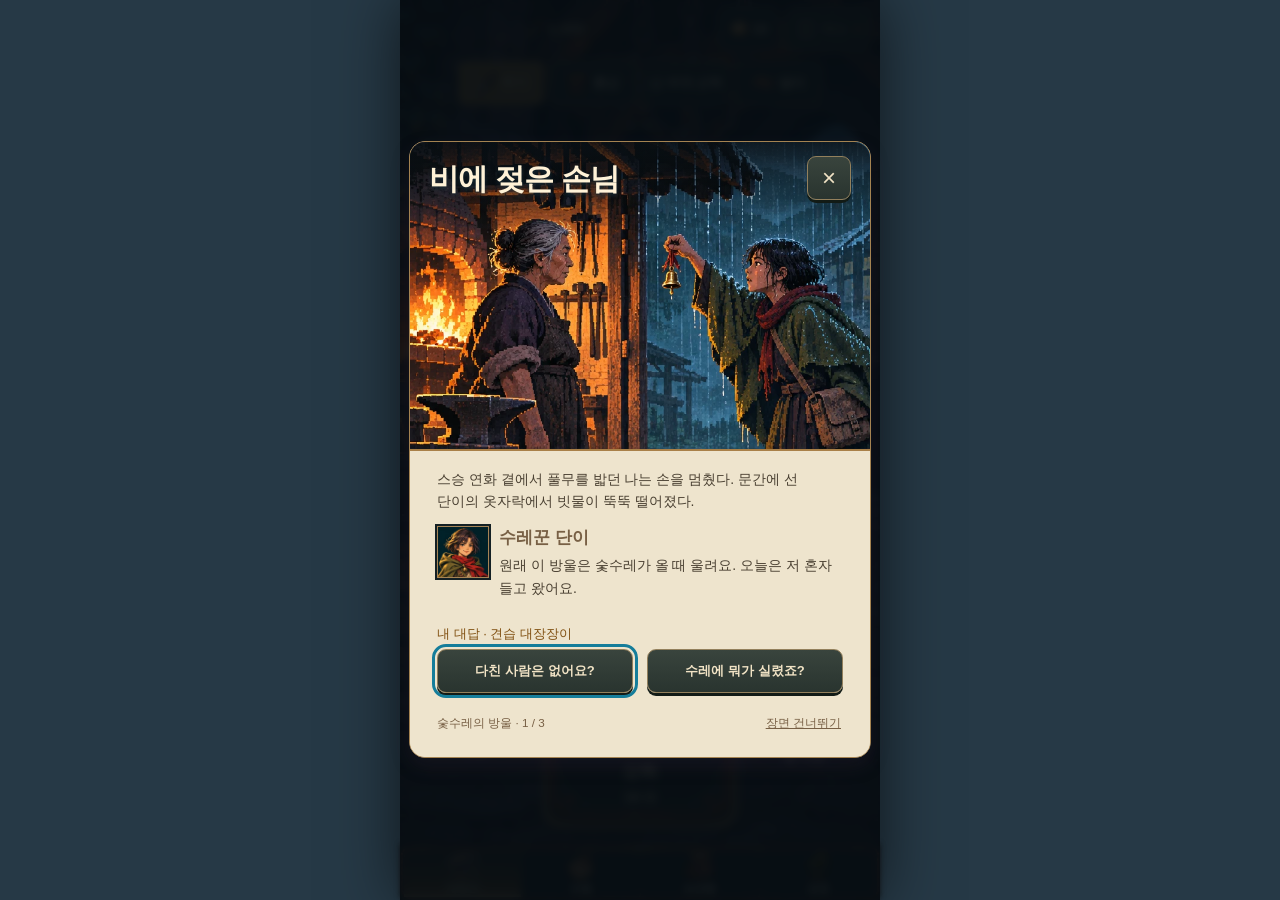
==== index.html @ 7e9fc54a "Publish Emberforge c668915abb38" ====
<!doctype html>
<html lang="ko">
  <head>
    <meta charset="utf-8" />
    <meta name="viewport" content="width=device-width,initial-scale=1,viewport-fit=cover" />
    <meta name="theme-color" content="#101b1c" />
    <title>잿불 대장간 · Emberforge</title>
    <link rel="icon" href="assets/icon.png" />
    <link rel="apple-touch-icon" href="assets/icon.png" />
    <meta name="apple-mobile-web-app-capable" content="yes" />
    <meta name="apple-mobile-web-app-status-bar-style" content="black-translucent" />
    <link rel="stylesheet" href="style.css?v=1.99.1" />
    <link rel="stylesheet" href="workshop.css?v=1.22" />
    <link rel="stylesheet" href="story.css?v=1.22" />
    <link rel="stylesheet" href="mobile.css?v=1.25" />
    <link rel="stylesheet" href="combat.css?v=1.30" />
    <link rel="stylesheet" href="feedback.css?v=1.47" />
    <link rel="stylesheet" href="save.css?v=1.99.1" />
    <link rel="stylesheet" href="visual-ui.css?v=2.0.6" />
    <link rel="stylesheet" href="game-ui.css?v=2.1.0" />
    <link rel="stylesheet" href="hunt-watch.css?v=2.1.0" />
    <link rel="stylesheet" href="hunt-fp.css?v=2.2.0" />
    <link rel="stylesheet" href="thumb-ui.css?v=2.0.17" />
  </head>
  <body class="ui-game">
    <header>
      <div class="headwrap">
        <a class="brand" href="#forge" aria-label="잿불 대장간 홈"
          ><span class="sigil" id="brandIcon"></span
          ><span>EMBERFORGE<small>잿불 대장간</small></span></a
        >
        <div class="resources">
          <span class="wallet" title="보유 골드"
            ><i id="coinIcon"></i><b id="gold"></b><small>G</small></span
          ><button class="ticket-wallet" data-open="huntWallet" aria-labelledby="huntFoodLabel huntTickets" title="비축 식량과 보급"><img class="hunt-food-icon" src="assets/hunt-food.png" alt=""><span id="huntFoodLabel" hidden>비축 식량</span><b id="huntTickets">—</b></button>
        </div>
      </div>
    </header>
    <div id="noticeSlot" hidden>
      <div id="toast" role="status" aria-live="polite" aria-atomic="true">
        <div id="noticeText" tabindex="0"><small id="noticeTitle"></small> <span id="noticeMessage"></span></div>
        <button id="noticeClose" type="button" aria-label="알림 닫기">×</button>
      </div>
    </div>
    <main>
      <div id="title"></div>
      <nav id="pageNav" aria-label="현재 지역의 화면" hidden></nav>
      <div id="screen"></div>
    </main>
    <aside id="apprentice" aria-label="대장장이 수업 안내" hidden></aside>
    <nav id="mobileNav" aria-label="게임 메뉴"></nav>
    <div id="shade" hidden>
      <section class="dialog" role="dialog" aria-modal="true" aria-labelledby="modalTitle">
        <div class="dialog-head">
          <h2 id="modalTitle"></h2>
          <button class="round" data-close aria-label="닫기">×</button>
        </div>
        <div id="modalBody"></div>
        <button class="bag-sheet-close" data-close hidden>닫기</button>
      </section>
    </div>
    <section id="saveGuard" hidden role="alertdialog" aria-modal="true" aria-labelledby="saveGuardTitle" aria-describedby="saveGuardMessage saveGuardPending">
      <div class="save-card">
        <h2 id="saveGuardTitle" tabindex="-1">저장 보호 · 진행 일시 중지</h2>
        <p id="saveGuardMessage"></p>
        <p id="saveGuardPending"></p>
        <p id="saveGuardTime"></p>
        <p id="saveBackupInfo"></p>
        <div class="save-actions">
          <button id="saveRetry" data-storage="retry" class="primary">저장 재시도</button>
          <button id="saveRecover" data-storage="recover">직전 정상본 복구</button>
          <button id="saveReload" data-storage="reload">최신 저장 다시 읽기</button>
          <button id="saveReset" data-storage="reset" class="danger">원본 보존 후 새 게임</button>
        </div>
        <details><summary>복구 도움말</summary><p>브라우저의 사이트 데이터나 정상본을 삭제하지 마세요. 저장 공간과 사이트 저장 권한을 확인한 뒤 재시도하세요. 비축 식량을 읽을 수 없는 손상 저장은 새 게임으로 덮어쓰지 않습니다. 정상본 복구 후 설정에서 진행을 초기화할 수 있습니다. 직전 정상본을 복구하면 비축 식량도 당시 잔량으로 돌아갑니다. 미래 버전은 최신 게임으로 열어야 합니다. 문제가 계속되면 이 화면의 오류와 마지막 저장 시각을 개발자에게 전달해 주세요. 현재 시험판에는 연결된 문의 접수 기능이 없습니다.</p></details>
      </div>
    </section>
    <script src="icons.js?v=1.22"></script>
    <script src="live-data.js?v=1"></script>
    <script src="live-service.js?v=1" data-endpoint="https://script.google.com/macros/s/AKfycbwXHaN_4XxEnAlkh64iTpEll4LJiRN-vst48P9WvuhRQWEldoQ_dMX7_c1KmJuyqNcaaQ/exec?view=game"></script>
    <script src="journey-rules.js?v=2.0.9"></script>
    <script src="swordcraft.js?v=2.0.9"></script>
    <script src="breakthrough.js?v=1.22"></script>
    <script src="charcoal-story.js?v=2.0.20"></script>
    <script src="hunt-loot.js?v=1.95"></script>
    <script src="blade-rules.js?v=2.1.0"></script>
    <script src="blade-endgame.js?v=2.1.0"></script>
    <script src="hunt-trail.js?v=2.1.0"></script>
    <script src="exploration-rules.js?v=2.1.0"></script>
    <script src="regional-gear.js?v=2.0.26"></script>
    <script src="forge-item-rules.js?v=2.0.26"></script>
    <script src="dice-combat.js?v=2.0.0"></script>
    <script src="combat-power.js?v=2.0.24"></script>
    <script src="attack-speed-combat.js?v=2.1.0"></script>
    <script src="hunt-strikes.js?v=2.1.0"></script>
    <script src="relic-shop.js?v=1.67"></script>
    <script src="gear-comparison.js?v=2.1.0"></script>
    <script src="game.js?v=2.1.0"></script>
    <script src="apprentice.js?v=2.0.23"></script>
    <script src="views.js?v=2.1.0"></script>
    <script src="blade-view.js?v=2.1.0"></script>
    <script src="outfit-view.js?v=2.0.26"></script>
    <script src="soul-view.js?v=1.97"></script>
    <script src="inventory-view.js?v=2.1.0"></script>
    <script src="craft-view.js?v=1.93"></script>
    <script src="final-view.js?v=1.93"></script>
    <script src="effects.js?v=1.22"></script>
    <script src="sound.js?v=2.1.0"></script>
    <script src="music.js?v=2.0.23"></script>
    <script src="feedback.js?v=2.0.21"></script>
    <script src="combat-hud.js?v=1.97"></script>
    <script src="story-view.js?v=2.0.23"></script>
    <script src="mobile.js?v=1.77"></script>
    <script src="save-store.js?v=2.1.0"></script>
    <script src="repeat-hunting.js?v=2.0.23"></script>
    <script src="auto-combat.js?v=2.0.23"></script>
    <script src="forge-item-view.js?v=2.1.0"></script>
    <script src="game-ui.js?v=2.0.25"></script>
    <script src="hunt-fp.js?v=2.2.1"></script>
    <script src="hunt-effects.js?v=2.2.0"></script>
    <script src="hunt-loot-view.js?v=2.1.0"></script>
    <script src="hunt-watch.js?v=2.2.1"></script>
    <script src="update-notice.js?v=1.34"></script>
    <script src="ui.js?v=2.2.1"></script>
  </body>
</html>
---- style.css ----
:root {
  color-scheme: dark;
  --bg: #0b1316;
  --panel: #152023;
  --line: #2b3839;
  --muted: #a1b1ac;
  --text: #eeeede;
  --gold: #f4c578;
  --mint: #94c7ac;
  --forge-success: #8ce2bf;
  --forge-hold: #83abd1;
  --forge-drop: #e6ae60;
  --forge-destroy: #e77768;
  --serif: Georgia, "Batang", "Noto Serif CJK KR", serif;
  --sans: Inter, "Malgun Gothic", "Apple SD Gothic Neo", Roboto, sans-serif;
}
* {
  box-sizing: border-box;
}
body {
  margin: 0;
  background: radial-gradient(ellipse at 42% 10%, #182424 0, transparent 55%), var(--bg);
  color: var(--text);
  font: 15px/1.5 var(--sans);
  min-height: 100vh;
}
button,
a {
  touch-action: manipulation;
  -webkit-tap-highlight-color: transparent;
}
button {
  font: inherit;
  color: inherit;
  cursor: pointer;
  border: 0;
  background: none;
}
button:disabled {
  opacity: 0.48;
  cursor: default;
}
button:focus-visible,
a:focus-visible {
  outline: 2px solid var(--gold);
  outline-offset: 3px;
}
button:hover:enabled {
  filter: brightness(1.14);
}
button:active:enabled {
  transform: translateY(1px);
}
svg {
  width: 20px;
  height: 20px;
  display: inline-block;
  vertical-align: middle;
  flex-shrink: 0;
}
a {
  color: inherit;
  text-decoration: none;
}
h1,
h2,
h3,
h4,
p {
  margin: 0;
}
header {
  border-bottom: 1px solid var(--line);
  background: #101a1be8;
}
.headwrap,
main {
  max-width: 1320px;
  margin: 0 auto;
  padding: 0 clamp(20px, 4.3vw, 70px);
}
.headwrap {
  height: 76px;
  display: flex;
  align-items: center;
  gap: 45px;
}
.brand {
  display: flex;
  align-items: center;
  gap: 12px;
  font: bold 19px/0.97 var(--serif);
  letter-spacing: 2px;
}
.brand small {
  display: block;
  font: 11px/1 var(--sans);
  color: #bcc2af;
  letter-spacing: 3px;
  margin-top: 7px;
}
.sigil {
  display: grid;
  place-items: center;
  color: #172222;
  background: var(--gold);
  width: 38px;
  height: 40px;
  clip-path: polygon(50% 0, 95% 20%, 95% 73%, 50% 100%, 5% 73%, 5% 20%);
}
.sigil svg {
  width: 23px;
  height: 23px;
  stroke-width: 2.3;
}
.resources {
  display: flex;
  gap: 16px;
  align-items: center;
  margin-left: auto;
}
.wallet {
  display: flex;
  align-items: center;
  gap: 8px;
  color: #efcc83;
  font-variant-numeric: tabular-nums;
  white-space: nowrap;
}
.wallet svg {
  width: 18px;
  height: 18px;
}
.wallet small {
  color: #aa915f;
  font-size: 11px;
}
.round {
  border: 1px solid var(--line);
  border-radius: 50%;
  width: 42px;
  height: 42px;
  display: grid;
  place-items: center;
  color: #c8d3cb;
}
.round svg {
  width: 18px;
}
.headwrap nav {
  height: 100%;
  display: flex;
  gap: 9px;
}
.navitem {
  display: flex;
  align-items: center;
  justify-content: center;
  gap: 9px;
  padding: 0 17px;
  color: #a1ada8;
  position: relative;
  font-size: 14px;
  font-weight: bold;
}
.navitem.active {
  color: var(--gold);
}
.headwrap .navitem.active:after {
  content: "";
  height: 2px;
  position: absolute;
  bottom: 0;
  left: 10px;
  right: 10px;
  background: var(--gold);
}
.navitem svg {
  width: 18px;
}
main {
  padding-bottom: 42px;
}
.titlebar {
  display: flex;
  justify-content: space-between;
  align-items: center;
  padding: 28px 0 20px;
  gap: 10px;
}
.eyebrow {
  font: bold 10px/1.25 var(--sans);
  letter-spacing: 2.5px;
  color: var(--gold);
  text-transform: uppercase;
}
.titlebar h1 {
  font: 700 clamp(30px, 3.3vw, 46px) / 1.22 var(--serif);
  letter-spacing: -2.3px;
  margin-top: 6px;
}
.ghost,
.action,
.primary,
.mini,
.segment button {
  border-radius: 6px;
  display: inline-flex;
  align-items: center;
  justify-content: center;
  gap: 8px;
  font-weight: 650;
}
.ghost,
.action,
.mini {
  border: 1px solid #354345;
  background: #192326;
}
.ghost {
  min-height: 42px;
  padding: 8px 15px;
  font-size: 13px;
}
.ghost svg {
  width: 16px;
  color: var(--gold);
}
.columns {
  display: grid;
  grid-template-columns: minmax(0, 1.62fr) minmax(320px, 1fr);
  gap: 18px;
  align-items: stretch;
}
.scene,
.panel,
.card,
.tile {
  border: 1px solid var(--line);
  border-radius: 10px;
  overflow: hidden;
}
.scene {
  position: relative;
  isolation: isolate;
  min-height: 390px;
  background-image: var(--image);
  background-size: cover;
  background-position: center;
  image-rendering: pixelated;
}
.scene:before {
  content: "";
  position: absolute;
  inset: 0;
  background: linear-gradient(180deg, #0a101633, transparent 25%, transparent 56%, #081013ed);
}
.scene .location {
  position: absolute;
  left: 20px;
  top: 17px;
  display: flex;
  align-items: center;
  gap: 7px;
  background: #101817d9;
  padding: 5px 10px;
  color: #e4e9d8;
  border: 1px solid #6872686e;
  border-radius: 4px;
  font-size: 11px;
  letter-spacing: 0.4px;
}
.location svg {
  color: var(--gold);
  width: 14px;
  height: 14px;
}
.caption {
  position: absolute;
  left: 25px;
  bottom: 21px;
  pointer-events: none;
}
.caption b {
  display: block;
  font: 700 clamp(23px, 2.3vw, 34px) / 1.26 var(--serif);
  letter-spacing: -1.1px;
  margin-top: 5px;
  text-shadow: 0 1px 6px #101010;
}
.caption .eyebrow {
  font-size: 9px;
  letter-spacing: 2.8px;
  color: #f2d598;
}
.scene canvas {
  position: absolute;
  left: 50%;
  top: 44%;
  transform: translate(-50%, -50%);
  height: 64%;
  width: auto;
  max-width: 75%;
  object-fit: contain;
  image-rendering: pixelated;
  filter: drop-shadow(0 0 14px #86cebd55);
}
.scene .grade1 {
  filter: hue-rotate(20deg) drop-shadow(0 0 13px #53c4ff);
}
.scene .grade2 {
  filter: hue-rotate(200deg) drop-shadow(0 0 13px #c584ff);
}
.scene .grade3 {
  filter: sepia(0.6) saturate(1.9) drop-shadow(0 0 14px #ffc355);
}
.panel,
.card {
  background: linear-gradient(125deg, #1a2628, #141e21);
}
.panel {
  padding: 23px;
  display: flex;
  flex-direction: column;
  gap: 15px;
}
.panel h2,
.sectiontitle h2,
.card h2,
.dialog h2 {
  font: bold 22px/1.3 var(--serif);
  letter-spacing: -0.8px;
}
.flex,
.sectiontitle,
.row,
.line {
  display: flex;
  align-items: center;
  justify-content: space-between;
  gap: 10px;
}
.segment {
  display: flex;
  background: #0d1719;
  padding: 3px;
  border: 1px solid var(--line);
  border-radius: 6px;
}
.segment button {
  flex: 1;
  min-height: 34px;
  font-size: 13px;
  color: var(--muted);
}
.segment button.sel {
  color: #f3d398;
  background: #28312c;
  box-shadow: inset 0 0 0 1px #58523d;
}
.segment svg {
  width: 15px;
  height: 15px;
}
.gearhead {
  display: flex;
  align-items: center;
  gap: 12px;
}
.gearicon {
  width: 46px;
  height: 46px;
  border: 1px solid #645b42;
  border-radius: 6px;
  background: radial-gradient(#364038, #202829);
  display: grid;
  place-items: center;
}
.gearicon svg {
  color: var(--gold);
  width: 24px;
  height: 24px;
}
.name {
  font-size: 19px;
  font-weight: bold;
  letter-spacing: -0.7px;
}
.grade {
  font-size: 11px;
  color: var(--muted);
  display: block;
  margin-bottom: 1px;
}
.level {
  font: bold 26px/1 var(--serif);
  color: var(--gold);
  margin-left: auto;
}
.stats {
  display: flex;
  flex-direction: column;
  gap: 7px;
}
.line {
  font-size: 13px;
}
.line span,
.muted,
.desc {
  color: var(--muted);
}
.line strong {
  font-size: 14px;
}
.line svg {
  width: 14px;
  height: 14px;
  margin-right: 5px;
}
.mint {
  color: var(--mint);
}
.track {
  height: 5px;
  background: #32403d;
  border-radius: 4px;
  overflow: hidden;
}
.track i {
  display: block;
  background: var(--mint);
  height: 100%;
  border-radius: 4px;
}
.primary {
  width: 100%;
  min-height: 50px;
  color: #242117;
  background: linear-gradient(100deg, #edba6c, #f7ce8a);
  border: 1px solid #f6d49e;
  font-size: 16px;
  box-shadow: inset 0 1px #ffe4b8;
}
.primary small {
  opacity: 0.78;
  font-weight: 600;
  margin-left: auto;
  font-size: 13px;
}
.primary.split {
  justify-content: flex-start;
  padding: 0 17px;
}
.action {
  min-height: 44px;
  padding: 9px 13px;
  font-size: 13px;
}
.mini {
  min-height: 36px;
  padding: 5px 11px;
  font-size: 12px;
}
.mini.active,
.action.active {
  border-color: #b49859;
  color: var(--gold);
}
.grow {
  flex: 1;
}
.actions {
  display: flex;
  gap: 8px;
  flex-wrap: wrap;
}
.panel .actions button {
  flex: 1;
}
.panel .actions svg {
  width: 16px;
}
.sectiontitle {
  margin: 23px 0 12px;
}
.sectiontitle h2 {
  font-size: 21px;
}
.sectiontitle button {
  font-size: 12px;
  color: var(--muted);
  min-height: 36px;
}
.sectiontitle svg {
  width: 14px;
  height: 14px;
}
.tiles {
  display: grid;
  grid-template-columns: repeat(4, 1fr);
  gap: 13px;
}
.tile {
  position: relative;
  min-height: 127px;
  text-align: left;
  background-size: cover;
  background-position: center;
  isolation: isolate;
  display: flex;
  flex-direction: column;
  justify-content: flex-end;
  padding: 15px;
  align-items: flex-start;
}
.tile:before {
  content: "";
  position: absolute;
  inset: 0;
  z-index: -1;
  background: linear-gradient(0deg, #0a1116f2, transparent 90%);
}
.tile strong {
  font-size: 18px;
  letter-spacing: -0.6px;
}
.tile small {
  font-size: 10px;
  letter-spacing: 0.5px;
  color: #d8dbca;
}
.tile svg {
  position: absolute;
  bottom: 17px;
  right: 13px;
  width: 16px;
}
.card {
  padding: 18px;
}
.card h3 {
  font-size: 16px;
  margin-bottom: 7px;
}
.card p,
.desc {
  font-size: 13px;
  line-height: 1.6;
}
.stack {
  display: grid;
  gap: 11px;
}
.card .actions,
.card .primary,
.card .action {
  margin-top: 10px;
}
.metrics {
  display: grid;
  grid-template-columns: repeat(3, 1fr);
  gap: 8px;
}
.metric {
  padding: 10px;
  background: #10191b;
  border: 1px solid var(--line);
  border-radius: 6px;
}
.metric small {
  display: block;
  color: var(--muted);
  font-size: 11px;
}
.metric b {
  display: block;
  font-size: 17px;
}
.order {
  display: flex;
  align-items: center;
  gap: 15px;
  padding: 15px 18px;
  border: 1px solid var(--line);
  border-radius: 9px;
  margin-top: 17px;
  background: #152022;
}
.order .ordericon {
  width: 39px;
  height: 39px;
  display: grid;
  place-items: center;
  background: #282c25;
  color: var(--gold);
  border: 1px solid #484938;
  border-radius: 5px;
}
.order b {
  font-size: 14px;
}
.order small {
  display: block;
  font-size: 12px;
  color: var(--muted);
}
.order .progress {
  margin-left: auto;
  font: 600 13px var(--sans);
  color: var(--gold);
}
.baggrid {
  display: grid;
  grid-template-columns: repeat(2, minmax(0, 1fr));
  gap: 12px;
}
.listrow {
  display: flex;
  gap: 12px;
  align-items: center;
  padding: 12px 0;
  border-bottom: 1px solid var(--line);
}
.listrow:last-child {
  border-bottom: 0;
}
.listrow img {
  width: 42px;
  height: 42px;
  object-fit: contain;
  image-rendering: pixelated;
}
.listrow b,
.listrow small {
  display: block;
}
.listrow small {
  color: var(--muted);
  font-size: 12px;
}
.listrow button {
  margin-left: auto;
}
.tabrow {
  display: flex;
  gap: 8px;
  flex-wrap: wrap;
  margin-bottom: 15px;
}
.tabrow .mini {
  min-height: 40px;
}
.danger {
  color: #f1ac96;
}
.dialog-head {
  display: flex;
  align-items: center;
  justify-content: space-between;
  margin-bottom: 16px;
}
.dialog .round {
  font-size: 24px;
}
.dialog {
  width: min(470px, 100%);
  background: #182426;
  border: 1px solid #48514b;
  padding: 22px;
  border-radius: 12px;
  max-height: 86dvh;
  overflow: auto;
  box-shadow: 0 18px 70px #0008;
}
.dialog .primary {
  margin-top: 14px;
}
.dialog p {
  color: #bdc9c2;
  font-size: 14px;
}
.dialog .listrow small {
  max-width: 255px;
}
#shade {
  position: fixed;
  inset: 0;
  z-index: 10;
  background: #050a0dc4;
  display: grid;
  place-items: center;
  padding: 16px;
}
#shade[hidden] {
  display: none;
}
#toast {
  position: fixed;
  z-index: 20;
  bottom: 22px;
  left: 50%;
  transform: translate(-50%, 8px);
  opacity: 0;
  transition: 0.2s;
  pointer-events: none;
  background: #29362e;
  border: 1px solid #6c806b;
  color: #ebf4de;
  box-shadow: 0 8px 25px #0008;
  border-radius: 8px;
  padding: 10px 15px;
  width: max-content;
  max-width: 90vw;
  font-size: 13px;
  text-align: center;
}
#toast.on {
  opacity: 1;
  transform: translate(-50%, 0);
}
#toast.loss {
  background: #392922;
  border-color: #967565;
}
.tempo {
  position: relative;
  height: 35px;
  background: #34433f;
  margin: 15px 0;
  border-radius: 5px;
  overflow: hidden;
}
.tempo .target {
  position: absolute;
  background: #88ba92;
  left: 55%;
  width: 23%;
  inset-block: 0;
}
.tempo i {
  position: absolute;
  left: 0;
  top: 0;
  bottom: 0;
  width: 4px;
  background: #fff6d4;
  box-shadow: 0 0 6px #000;
}
.modal-scene {
  position: relative;
  background: center/cover url(assets/tower.png);
  border-radius: 6px;
  height: 180px;
  overflow: hidden;
}
.modal-scene canvas {
  height: 94%;
  image-rendering: pixelated;
  position: absolute;
  bottom: 1%;
  left: 50%;
  transform: translateX(-50%);
}
#mobileNav {
  display: none;
}
input {
  background: #10191b;
  color: var(--text);
  padding: 12px;
  border: 1px solid var(--line);
  border-radius: 5px;
  width: 100%;
  font: inherit;
}
.checkline {
  padding: 11px 0;
  border-bottom: 1px solid var(--line);
}
.checkline:last-child {
  border: 0;
}
.checkline time {
  color: var(--muted);
  font-size: 11px;
  margin-right: 7px;
}
@media (max-width: 910px) {
  .headwrap {
    gap: 17px;
  }
  .headwrap nav {
    gap: 0;
  }
  .navitem {
    padding: 0 10px;
  }
  .columns {
    grid-template-columns: minmax(0, 1.18fr) minmax(290px, 1fr);
  }
  .panel {
    padding: 18px;
  }
  .resources {
    gap: 9px;
  }
  .tiles {
    gap: 9px;
  }
}
@media all {
  .headwrap,
  main {
    padding-inline: 15px;
  }
  .headwrap {
    height: 57px;
  }
  .brand {
    font-size: 15px;
    gap: 8px;
  }
  .brand small {
    font-size: 9px;
    letter-spacing: 2px;
    margin-top: 4px;
  }
  .sigil {
    width: 31px;
    height: 34px;
  }
  .sigil svg {
    width: 20px;
  }
  .round {
    width: 38px;
    height: 38px;
  }
  .headwrap nav {
    display: none;
  }
  .wallet {
    font-size: 13px;
    gap: 6px;
  }
  .titlebar {
    padding: 15px 0 13px;
  }
  .titlebar h1 {
    font-size: 29px;
    margin-top: 2px;
  }
  .eyebrow {
    font-size: 8px;
    letter-spacing: 2px;
  }
  .ghost {
    min-height: 37px;
    padding: 6px 10px;
    font-size: 12px;
  }
  .columns {
    grid-template-columns: 1fr;
    gap: 10px;
  }
  .scene {
    min-height: 0;
    height: clamp(178px, 52vw, 282px);
    background-position: center 57%;
  }
  .scene canvas {
    top: 44%;
    height: 75%;
  }
  .scene .location {
    left: 12px;
    top: 10px;
    padding: 3px 7px;
    font-size: 10px;
  }
  .caption {
    left: 15px;
    bottom: 11px;
  }
  .caption b {
    font-size: 22px;
    margin-top: 2px;
  }
  .caption .eyebrow {
    font-size: 8px;
  }
  .panel {
    gap: 11px;
    padding: 15px;
  }
  .panel h2 {
    font-size: 18px;
  }
  .gearicon {
    width: 36px;
    height: 36px;
  }
  .grade {
    font-size: 10px;
  }
  .name {
    font-size: 17px;
  }
  .level {
    font-size: 23px;
  }
  .segment button {
    min-height: 33px;
  }
  .primary {
    min-height: 46px;
  }
  .stats {
    gap: 5px;
  }
  .action {
    min-height: 40px;
  }
  .tiles,
  .baggrid {
    grid-template-columns: repeat(2, minmax(0, 1fr));
  }
  .tile {
    min-height: 99px;
    padding: 10px;
  }
  .tile strong {
    font-size: 16px;
  }
  .sectiontitle {
    margin: 17px 0 8px;
  }
  .sectiontitle h2 {
    font-size: 19px;
  }
  .order {
    padding: 12px;
    gap: 9px;
  }
  .order .ordericon {
    width: 32px;
    height: 32px;
  }
  .baggrid {
    gap: 8px;
  }
  .card {
    padding: 14px;
  }
  .baggrid .card {
    grid-column: 1/-1;
  }
  main {
    padding-bottom: calc(82px + env(safe-area-inset-bottom));
  }
  #mobileNav {
    position: fixed;
    bottom: 0;
    inset-inline: 0;
    z-index: 5;
    display: flex;
    justify-content: space-around;
    border-top: 1px solid #34403e;
    background: #101a1bfa;
    padding: 4px 4px calc(4px + env(safe-area-inset-bottom));
  }
  .navitem {
    flex: 1;
    gap: 2px;
    flex-direction: column;
    font-size: 11px;
    min-height: 48px;
  }
  .navitem svg {
    width: 19px;
    height: 19px;
  }
  #toast {
    bottom: calc(70px + env(safe-area-inset-bottom));
  }
  .metrics {
    gap: 5px;
  }
  .metric {
    padding: 7px;
  }
  .dialog {
    padding: 17px;
  }
}
@media (prefers-reduced-motion: reduce) {
  * {
    scroll-behavior: auto !important;
    transition: none !important;
  }
}
.inlinehelp {
  width: 32px;
  height: 28px;
  color: var(--muted);
  display: grid;
  place-items: center;
}
.inlinehelp svg {
  width: 16px;
  height: 16px;
}
.dialog .line {
  padding: 6px 0;
}
.dialog .action + .action {
  margin-left: 6px;
}
.textbtn {
  padding: 0 2px;
}
.scene {
  background-color: #172324;
}
.lesson-target {
  outline: 2px solid #d2a65e;
  outline-offset: 2px;
  scroll-margin: 80px;
}
.hunt-result {
  padding: 10px 12px;
  border-inline-start: 2px solid var(--mint);
  background: #20322b;
}
.hunt-result small {
  display: block;
  color: var(--muted);
}
.craft-entry {
  display: flex;
  flex-wrap: wrap;
  align-items: center;
  justify-content: space-between;
  gap: 3px 8px;
  border: 1px solid #736143;
  background: #272b25;
  border-radius: 7px;
  padding: 9px 12px;
}
.craft-entry small,
.craft-entry b,
.craft-choice small {
  display: block;
}
.craft-entry small,
.craft-summary,
.burrs {
  color: var(--gold);
}
.craft-entry p,
.craft-choice small {
  width: 100%;
  font-size: 12px;
  color: var(--muted);
}
.craft-body {
  display: grid;
  gap: 9px;
  margin-top: 12px;
}
.craft-body .line {
  padding: 0;
}
.craft-body .primary {
  margin: 0;
}
.craft-moves {
  display: flex;
  flex-wrap: wrap;
  gap: 6px;
}
.craft-body .craft-moves .action {
  margin: 0;
}
.craft-choice {
  display: flex;
  align-items: center;
  gap: 10px;
  text-align: left;
  background: #222f2d;
  border: 1px solid #42534a;
  padding: 9px 11px;
  border-radius: 6px;
}
.craft-choice svg {
  color: var(--gold);
}
.craft-scene {
  height: clamp(95px, 19vh, 160px);
  background-image: url(assets/forge.png);
}
.craft-scene.sparring {
  background-image: url(assets/tower.png);
}
.craft-scene canvas {
  object-fit: contain;
}
.inheritance {
  display: grid;
  gap: 6px;
  font-weight: 600;
  margin: 10px 0;
}
.inheritance select {
  background: #122023;
  color: var(--text);
  border: 1px solid #52605a;
  border-radius: 5px;
  font: inherit;
  font-size: 14px;
  min-height: 44px;
  padding-inline: 9px;
  max-width: 100%;
}
@media (max-width: 360px) {
  .headwrap { padding-inline: 9px; gap: 5px; }
  .brand { gap: 5px; font-size: 13px; letter-spacing: 1px; }
  .resources, .wallet { gap: 4px; }
  .resources .round { width: 34px; height: 34px; }
}
.forge-notebook {
  display: grid;
  gap: 7px;
  padding: 12px;
  border: 1px solid #685b40;
  border-left: 3px solid var(--gold);
  border-radius: 7px;
  background: #242b26;
}
.forge-notebook b svg {
  width: 16px;
  color: var(--gold);
}
.forge-notebook .flex strong {
  font-size: 12px;
  color: var(--gold);
}
.forge-notebook p,
.notebook-choice small {
  font-size: 12px;
  line-height: 1.45;
  color: var(--muted);
}
.notebook-choice {
  display: grid;
  gap: 4px;
  padding-top: 7px;
  border-top: 1px solid var(--line);
}
.notebook-choice button {
  justify-content: flex-start;
}
.legacy-card {
  display: grid;
  gap: 8px;
  padding: 12px;
  border: 1px solid #436259;
  border-left: 3px solid var(--mint);
  background: #1b2a27;
  border-radius: 7px;
}
.legacy-card h3 { display: flex; align-items: center; gap: 6px; margin: 0; }
.legacy-card h3 svg { width: 16px; height: 16px; color: var(--mint); }
.legacy-card .desc { margin: 0; }
.legacy-pick { display: grid; gap: 4px; text-align: left; padding: 10px; }
.legacy-pick small { color: var(--muted); font-weight: normal; }
.final-option { display: grid; gap: 6px; padding: 12px 0; border-top: 1px solid var(--line); }
.final-option h3 { display: flex; align-items: center; gap: 7px; margin: 0; }
.final-option svg { width: 18px; color: var(--gold); }
.final-option .desc { margin: 0; }
.final-scene { height: 118px; background-image: url(assets/forge.png); }
.tempo .final-core { background: var(--gold); }
.impact {
  position: absolute;
  z-index: 2;
  pointer-events: none;
  top: 44%;
  left: 50%;
  height: 75%;
  max-width: 88%;
  aspect-ratio: 1;
  transform: translate(-50%, -50%);
}
.modal-scene .impact { top: 50%; height: 98%; }
.impact i {
  display: block;
  width: 100%;
  height: 100%;
  background: url(assets/impacts.png) 0% var(--atlas-row) / 800% 600% no-repeat;
  image-rendering: pixelated;
  animation: impact-frames 600ms steps(8,end);
}
@keyframes impact-frames { to { background-position-x: 114.285714%; } }
.impact b {
  position: absolute;
  top: 18%;
  right: 12%;
  color: #fff0b7;
  white-space: nowrap;
  font: 800 clamp(15px, 2.5vw, 24px) system-ui, sans-serif;
  text-shadow: 0 2px 2px #101714, 1px 0 3px #101714, -1px 0 3px #101714;
  animation: impact-number 600ms ease-out both;
}
.impact[data-impact=parry] b,.impact[data-impact=block] b { color: #b8fff2; }
@keyframes impact-number {
  from { opacity: .45; transform: translateY(5px); }
  22%,76% { opacity: 1; }
  to { opacity: 0; transform: translateY(-12px); }
}
.impact-closeup {
  position: absolute;
  top: auto;
  bottom: calc(70px + env(safe-area-inset-bottom));
  left: auto;
  right: 12px;
  height: 110px;
  transform: none;
  z-index: 8;
}

#miningStatus { display: flex; flex-direction: column; gap: 12px; min-width: 0; }
.mine-fever { padding: 9px 12px; background: #1c2424; border: 1px solid #65553a; }
.mine-fever .line { margin: 0 0 5px; }
.mine-fever.ready { border-color: #eeb359; background: #372719; color: #ffcf7c; }
#miningStatus .actions { display: grid; grid-template-columns: repeat(2, minmax(0, 1fr)); }
#miningStatus .actions button { min-width: 0; }
@media all {
  #miningStatus { gap: 7px; }
  .mine-fever { padding: 5px 8px; }
  #miningStatus .actions { gap: 5px; }
  #miningStatus .actions button { font-size: 13px; padding-inline: 5px; }
}
@media (max-width: 700px) and (max-height: 650px) {
  #miningStatus { gap: 5px; }
  body[data-place="tower"] #screen .panel { gap: 3px; }
}

.chest-reveal.tier-3 { color: #dab7ff; }
.chest-reveal.tier-3 .chest-art { filter: hue-rotate(235deg) saturate(1.3); }
---- workshop.css ----
/* Each painted frame keeps its corner hardware at a fixed size as the HUD resizes. */
:root {
  --iron: url("assets/hud/iron.webp");
  --wood: url("assets/hud/wood.webp");
  --leather: url("assets/hud/leather.webp");
  --steel: url("assets/hud/steel.webp");
  --gilt: url("assets/hud/gold.webp");
  --red: url("assets/hud/red.webp");
  --text: #fff1d9;
  --muted: #d2c9bb;
  --gold: #ffd48c;
  --mint: #abe9cf;
  --line: #77654677;
}
body { --place-art: url("assets/hud/workshop.webp"); background: #121719; }
body[data-place="world"] { --place-art: url("assets/hud/map.webp"); }
body[data-place="bag"] { --place-art: url("assets/hud/armory.webp"); }
body[data-place="growth"] { --place-art: url("assets/hud/sanctuary.webp"); }
body[data-place="forest"] { --place-art: url("assets/forest.png"); }
body[data-place="mine"] { --place-art: url("assets/mine.png"); }
body[data-place="tower"] { --place-art: url("assets/tower.png"); }
body[data-place="altar"] { --place-art: url("assets/altar.png"); }
body::before {
  content: ""; position: fixed; z-index: -1; inset: 0; pointer-events: none;
  background: linear-gradient(180deg, #09121be3, #13191ce8 60%, #100f10f5),
    var(--place-art) center / cover;
}
header, #mobileNav {
  background: linear-gradient(#1d140f66,#100f0faa), url("assets/hud/grain.webp") center / 400px auto;
  border-image: var(--wood) 48 / 7px;
}
header { box-shadow: 0 3px 12px #0008; }
.headwrap { height: 70px; }
.brand { color: #ffe3ae; text-shadow: 0 2px 3px #000; }
.brand small { color: #eee1cd; }
.sigil { background: none; clip-path: none; width: 46px; height: 46px; }
.item-art {
  display: inline-block; flex: none; width: 1.55em; height: 1.55em; vertical-align: middle;
  background: url("assets/hud/items.webp") 0 0 / 400% 400% no-repeat;
}
.sigil .item-art { width: 100%; height: 100%; }
.wallet .item-art { width: 25px; height: 25px; }
.headwrap nav { align-items: center; gap: 4px; }
.navitem { min-height: 43px; color: #e7d8bf; }
.navitem .item-art { width: 30px; height: 30px; }
.navitem.active { border-image: var(--leather) 48 fill / 8px; color: #fff0c8; }
.headwrap .navitem.active:after { display: none; }
.titlebar { padding-block: 18px 14px; }
.titlebar h1, .caption b, .panel h2, .dialog h2, .card h3, .sectiontitle h2 {
  color: #fff0d5; text-shadow: 0 2px 3px #090805;
}
.titlebar h1 { font-size: clamp(28px, 3vw, 41px); }
.sectiontitle { gap: 14px; }
.sectiontitle:after { content: ""; height: 1px; flex: 1; background: linear-gradient(90deg,#a77c43,transparent); }
.sectiontitle button, .sectiontitle > small { order: 1; }
.stage-side { min-width: 0; display: flex; flex-direction: column; gap: 10px; }
.stage-side .scene { flex: 1; min-height: 310px; max-height: 580px; }
.scene, .tile, .modal-scene, .adventure-map, body:is([data-place="bag"],[data-place="growth"]) .titlebar {
  border: 0; border-radius: 2px; position: relative; isolation: isolate;
}
.scene:after, .tile:after, .modal-scene:after, .adventure-map:after,
body:is([data-place="bag"],[data-place="growth"]) .titlebar:after {
  content: ""; position: absolute; inset: 0; border-image: var(--iron) 48 / 15px;
  z-index: 2; pointer-events: none;
}
.scene:before { pointer-events: none; background: linear-gradient(0deg,#081015da,transparent 36%); }
.scene .location { border-image: var(--leather) 48 fill / 6px; border-radius: 0; color: #fff0db; padding: 5px 11px; }
.panel, .card, .dialog {
  border: 0; border-radius: 2px;
  background: linear-gradient(125deg,#101921a8,#0d161ce0), url("assets/hud/metal.webp") center / 360px auto;
  border-image: var(--iron) 48 / 12px; box-shadow: 0 3px 8px #07090b77;
}
.panel { gap: 13px; }
.card h3 { font-family: var(--serif); font-size: 18px; }
.segment { background: #080f14a6; border-radius: 0; border-color: #756441; gap: 4px; }
.segment button { color: #e6dfce; }
.segment button.sel, .mini.active, .action.active { border-image: var(--leather) 48 fill / 7px; color: #ffe3ae; }
.ghost, .action, .mini, .round, .craft-choice, .map-pin {
  background: #1a272c; border: 0; border-image: var(--steel) 48 fill / 7px;
  border-radius: 1px; color: #fff0d9; text-shadow: 0 1px 3px #000;
}
.round { border-image: var(--iron) 48 fill / 7px; }
.primary {
  border: 0; border-radius: 1px; background: #d99a35;
  border-image: var(--gilt) 48 fill / 10px; color: #33200e; box-shadow: 0 2px 4px #0007;
}
.primary:disabled, .action:disabled, .mini:disabled { opacity: .63; filter: saturate(.32); }
.primary small { opacity: 1; }
.gearicon, .metric, .order .ordericon {
  border-radius: 0; border: 0; border-image: var(--leather) 48 fill / 6px;
}
.gear-portrait { display: inline-block; width: 42px; height: 47px; flex: none;
  background: no-repeat 0 center / 1200% 100%; image-rendering: pixelated; }
.gearicon .gear-portrait { width: 90%; height: 100%; }
.listrow .grow { min-width: 0; overflow-wrap: anywhere; }
.listrow .mini { flex-shrink: 0; }
.track { height: 7px; border-radius: 0; background: #080e12; border: 1px solid #867858; }
.track i { border-radius: 0; background: linear-gradient(#afe3ca,#58a488); }
.order, #apprentice, .forge-notebook, .craft-entry, .legacy-card, .hunt-result {
  border: 0; border-radius: 1px; border-image: var(--wood) 48 / 9px;
  background: linear-gradient(105deg,#1e160f81,#140e0cbc),url("assets/hud/grain.webp") center / 400px auto;
}
.adventure-map {
  width: 100%; height: clamp(315px, 38vw, 475px); margin-bottom: 12px;
  background: #20454c url("assets/hud/map.webp") center / 100% 100% no-repeat;
}
.map-pin { position: absolute; transform: translate(-50%,-50%); display: inline-flex;
  align-items: center; justify-content: center; gap: 6px; padding: 7px 14px; min-height: 42px;
  white-space: nowrap; font-weight: 700; border-image-source: var(--leather); }
.map-pin:active:enabled { transform: translate(-50%,-48%); }
.pin-forest { left: 22%; top: 32%; }
.pin-mine { left: 17%; top: 73%; }
.pin-tower { left: 79%; top: 28%; }
.pin-altar { left: 83%; top: 73%; }
.map-pin small { display: block; font: 500 12px/1.3 var(--sans); color: #eadbc0; }
.map-pin > span:last-child { text-align: left; }
.map-pin.pin-mine { left: 23%; }
.map-pin.pin-altar { left: 77%; }
.settings-links { display: grid; grid-template-columns: repeat(2,minmax(0,1fr)); gap: 6px; margin-block: 12px; }
.settings-links .action { margin: 0; min-height: 44px; }
.settings-links .action:last-child { grid-column: 1 / -1; }
.pref-switch { display: inline-flex; align-items: center; gap: 7px; min-height: 44px; padding: 4px 7px; color: var(--text); }
.pref-switch i { display: flex; align-items: center; width: 32px; height: 18px; padding: 2px; border: 1px solid #958c79; background: #152026; }
.pref-switch i::after { content: ""; display: block; width: 12px; height: 12px; background: #a7a69b; }
.pref-switch[aria-checked="true"] i { justify-content: flex-end; background: #285950; border-color: #86b7a1; }
.pref-switch[aria-checked="true"] i::after { background: #bfeacf; }
.dialog .action.danger { border-image-source: var(--red); color: #ffdfcf; }
.segment [aria-pressed="true"], .tabrow [aria-pressed="true"], nav [aria-current="page"] {
  box-shadow: inset 0 -3px #e6b667;
}
body:is([data-place="bag"],[data-place="growth"]) .titlebar {
  margin: 15px 0 12px; padding: clamp(18px,3vw,35px);
  min-height: clamp(128px,16vw,208px);
  background: linear-gradient(90deg,#0a121cbb,transparent 65%), var(--place-art) center 52% / cover;
}
.dialog { padding-top: 16px; }
.dialog-head {
  margin: -7px -12px 15px; padding: 14px 14px 12px; min-height: 68px;
  background: linear-gradient(90deg,#0b1019db, #10172566), var(--place-art) center 45% / cover;
  border-bottom: 1px solid #a88351;
}
.illustrated-card h3 {
  display: flex; align-items: center; gap: 10px; margin: -9px -9px 10px; padding: 12px;
  background: linear-gradient(90deg,#0b121ce3 5%,#10192444),var(--card-art) center / cover;
  border-bottom: 1px solid #987749;
}
.illustrated-card h3 .item-art { width: 32px; height: 32px; }
.card-flame, .card-sparkles { --card-art: url("assets/hud/sanctuary.webp"); }
.card-anvil { --card-art: url("assets/hud/workshop.webp"); }
.card-castle { --card-art: url("assets/tower.png"); }
.card-gift, .card-coins { --card-art: url("assets/hud/armory.webp"); }
.equipment-rack .card {
  background: linear-gradient(90deg,#0a1019d9,#151a1bbf),url("assets/hud/armory.webp") center 65% / cover;
}
.equipment-rack .gear-portrait { width: 76px; height: 85px; }
.equipment-rack .listrow { padding: 2px 0 8px; }
.equipment-rack .actions button { flex: 1; }
#shade:is([data-modal="rebirth"],[data-modal="fusion"]) { --place-art: url("assets/hud/sanctuary.webp"); }
#shade:is([data-modal="shop"],[data-modal="daily"],[data-modal="guards"]) { --place-art: url("assets/hud/armory.webp"); }
.craft-scene:not(.sparring), .final-scene { background-image: url("assets/hud/workshop.webp"); }
.inheritance select, input { border-color: #97815a; border-radius: 1px; background-color: #172027; }
#toast { border-image: var(--leather) 48 fill / 7px; border-radius: 0; }
#toast.loss { border-image-source: var(--red); }
@media (max-width: 910px) and (min-width: 701px) {
  .headwrap { gap: 12px; padding-inline: 16px; }
  .headwrap .navitem { padding-inline: 8px; gap: 4px; }
}
@media all {
  main { padding-inline: 10px; }
  .headwrap { height: 54px; }
  .sigil { width: 33px; height: 33px; }
  .titlebar { padding: 11px 2px; }
  .titlebar h1 { font-size: 26px; }
  .stage-side { gap: 7px; }
  .stage-side .scene { flex: none; min-height: 0; height: clamp(155px,46vw,255px); }
  .scene:after, .tile:after { border-image-width: 10px; }
  .panel { padding: 14px; gap: 9px; }
  #mobileNav { padding-top: 5px; gap: 3px; }
  .navitem .item-art { width: 25px; height: 25px; }
  .map-pin { font-size: 12px; padding: 6px 9px; gap: 3px; }
  .map-pin .item-art { width: 20px; height: 20px; }
  .adventure-map { height: auto; aspect-ratio: 1.35; }
  .dialog-head { margin: -6px -8px 12px; min-height: 56px; padding: 8px 10px; }
}

#apprentice:not([hidden]) {
  display: flex; align-items: center; gap: 12px; padding: 5px 12px;
}
.lesson-copy { flex: 1; min-width: 0; min-height: 44px; text-align: left; padding: 2px 0; }
.lesson-copy strong { display: flex; align-items: center; gap: 4px; color: var(--gold); font-size: 14px; }
.lesson-copy strong svg { width: 13px; height: 13px; }
.grind-options { display: grid; gap: 6px; margin: 8px 0; }
.forge-odds { grid-column: 1/-1; padding: 4px 0; }
.forge-odds > b { font-size: 13px; color: var(--text); }
.odds-bar { display: flex; overflow: hidden; height: 6px; margin: 6px 0; border-radius: 3px; background: #343438; }
.odds-success { background: var(--forge-success); }
.odds-hold { background: var(--forge-hold); }
.odds-drop { background: var(--forge-drop); }
.odds-destroy { background: var(--forge-destroy); }
.odds-labels { display: grid; grid-template-columns: repeat(4, 1fr); gap: 3px; }
.odds-labels span { font-size: 12px; white-space: nowrap; }
.odds-labels i { display: inline-block; width: 5px; height: 5px; margin-right: 3px; border-radius: 50%; vertical-align: middle; }
.odds-table summary { cursor: pointer; padding: 10px 0; color: var(--gold); }
.odds-table table { width: 100%; border-collapse: collapse; text-align: right; font-variant-numeric: tabular-nums; }
.odds-table td, .odds-table th { padding: 4px; }
.odds-table th:first-child { text-align: left; }
.odds-table tr[aria-current] { background: #51432c; }
.grind-zone, .chest-find { display: flex; align-items: center; width: 100%; min-height: 48px; gap: 10px; text-align: left; padding: 6px 12px; }
.grind-zone span small, .chest-find span small { display: block; color: var(--text); font-size: 12px; }
.grind-zone strong { margin-left: auto; color: var(--gold); white-space: nowrap; }
.chest-find { justify-content: center; color: #ffda93; border: 1px solid #ad8144; background-color: #392b1c; }
.chest-art { display: inline-block; width: 54px; aspect-ratio: 1; flex-shrink: 0; background: url("assets/treasure.png") 0 50% / 400% 100% no-repeat; image-rendering: pixelated; }
.chest-reveal { --glow: #7e562d; display: grid; justify-items: center; padding: 8px; background: radial-gradient(ellipse at center, var(--glow), transparent 70%); }
.chest-reveal.tier-1 { --glow: #40657b; }
.chest-reveal.tier-2 { --glow: #ac7226; }
.chest-reveal .chest-art { width: 112px; background-position-x: 100%; }
.chest-reveal b { color: var(--gold); }
.chest-loot { margin: 10px 0; }
.chest-loot .item-art { margin-right: 6px; vertical-align: middle; }
@media (prefers-reduced-motion: no-preference) {
  body[data-story-motion="on"] .chest-reveal .chest-art { animation: unseal .54s steps(3, end) both; }
  body[data-story-motion="on"] .chest-loot { animation: chest-loot-in .28s .4s both; }
}
@keyframes unseal { from { background-position-x: 0; } to { background-position-x: 100%; } }
@keyframes chest-loot-in { from { opacity: 0; transform: translateY(5px); } to { opacity: 1; transform: none; } }
#lesson-action-hint { display: block; color: var(--text); font-size: 13px; line-height: 1.4; }
#apprentice > .mini { min-height: 44px; flex: none; }
#apprentice > .mini svg { width: 15px; height: 15px; }
---- story.css ----
.title-actions { display: flex; gap: 6px; flex-wrap: wrap; justify-content: flex-end; }
.title-actions .ghost { white-space: nowrap; }
.story-chat {
  border-image: var(--leather) 48 fill / 9px;
  background-color: #132a2d; padding: 12px 16px;
}
#screen > .story-chat { margin-bottom: 12px; }
.speech { display: flex; align-items: flex-start; gap: 13px; }
.speech > img {
  display: block; width: 54px; height: 54px; flex: none; object-fit: cover;
  border: 1px solid #a58456; box-shadow: 0 0 0 2px #142024;
}
.speech b { color: #f6cf84; font-size: 13px; }
.speech p { font-size: 14px; line-height: 1.6; color: #fff3dd; word-break: keep-all; overflow-wrap: anywhere; }
.speech .mini { margin-top: 5px; }
.story-leaf {
  display: flex; align-items: center; width: 100%; text-align: left; gap: 14px;
  border-bottom: 1px solid #79684a; padding: 9px 0;
}
.story-leaf img { width: 84px; height: 55px; object-fit: cover; border: 1px solid #917146; }
.story-leaf:disabled img { filter: grayscale(.95); }
.story-leaf b, .story-leaf small { display: block; }
.volume-title { color: var(--gold); font: bold 16px var(--serif); padding: 8px 0; }
.story-leaf + .volume-title { margin-top: 14px; }
.story-leaf small { color: var(--gold); }
[data-story="quiet"] { margin-top: 12px; }
#shade[data-modal="storyScene"] { background: #070d13ed; }
#shade[data-modal="storyScene"] .dialog {
  position: relative; isolation: isolate; width: min(710px, 100%); padding: 0;
  overflow: auto; border: 1px solid #a48351; background: #111e23; border-radius: 2px;
}
#shade[data-modal="storyScene"] .dialog-head {
  position: absolute; inset: 0 0 auto; z-index: 1; margin: 0; padding: 14px 19px 31px;
  min-height: 0; background: linear-gradient(#091015de, transparent); border: 0;
}
#shade[data-modal="storyScene"] .dialog-head h2 { font-size: clamp(20px, 3vw, 30px); }
#shade[data-modal="storyScene"] .dialog-head .round { width: 35px; height: 35px; }
.story-art { overflow: hidden; background: #142523; }
.story-art img {
  display: block; width: 100%; height: clamp(170px, 43dvh, 390px); object-fit: cover;
  object-position: center 44%;
}
.story-script {
  padding: 18px clamp(14px,3vw,27px) 12px; border-top: 2px solid #a98048;
  background: linear-gradient(110deg,#102127dd,#101920ed), url("assets/hud/grain.webp") center / 420px auto;
}
.story-script .speech { min-height: 87px; }
.dialog .story-perspective { margin: 0 0 14px; color: #ddd2bd; font-family: var(--serif); line-height: 1.55; word-break: keep-all; }
.reply-label { margin-top: 12px; color: var(--gold); font-size: 13px; }
.reply-label + .story-actions { margin-top: 5px; }
.story-script .speech img { width: 76px; height: 76px; }
.story-script .speech b { font: bold 17px var(--serif); }
.story-script .speech p { margin-top: 5px; font-size: 16px; line-height: 1.65; color: #fff1d9; }
.story-actions { display: flex; gap: 8px; justify-content: flex-end; margin-top: 15px; }
.story-actions button { min-height: 42px; }
.story-actions .primary { margin: 0; width: auto; min-width: 132px; padding: 6px 18px; }
.story-foot { display: flex; align-items: center; justify-content: space-between; margin-top: 8px; color: #d1c5ae; }
.story-foot .textbtn { font-size: 12px; text-decoration: underline; min-height: 34px; }
body:has(#shade[data-modal="storyScene"]:not([hidden])) #toast { visibility: hidden; }
@media (prefers-reduced-motion: no-preference) {
  body[data-story-motion="on"] .story-art img { animation: story-reveal .65s ease-out both; }
  @keyframes story-reveal { from { opacity: .5; transform: scale(1.025); } }
}
@media all {
  .title-actions .ghost { font-size: 11px; gap: 4px; padding: 5px 8px; }
  .title-actions .ghost svg, .title-actions .item-art { width: 15px; }
  .story-chat { padding: 9px 11px; }
  .story-chat .speech { gap: 9px; }
  .story-chat .speech img { width: 40px; height: 40px; }
  .story-chat .speech p { font-size: 12px; }
  .story-script .speech { min-height: 86px; gap: 10px; }
  .story-script .speech img { width: 52px; height: 52px; }
  .story-script .speech p { font-size: 14px; }
  .story-actions { flex-wrap: wrap; }
  .story-actions button { flex: 1; }
  .story-art img { height: auto; aspect-ratio: 1.5; }
  #shade[data-modal="storyScene"] { padding: 9px; }
}
---- mobile.css ----
@media all {
  html { height: 100%; }
  body {
    height: 100vh; height: 100dvh; min-height: 0; overflow: hidden;
    display: grid; grid-template-rows: auto minmax(0,1fr) auto auto;
    padding-top: env(safe-area-inset-top);
    padding-inline: env(safe-area-inset-left) env(safe-area-inset-right);
  }
  header .headwrap { height: 46px; padding-inline: 12px; }
  .headwrap nav { display: none; }
  main {
    width: 100%; min-height: 0; padding: 0 9px 5px; display: flex;
    flex-direction: column; gap: 5px; overflow: hidden;
  }
  #title { flex: none; }
  .titlebar, body:is([data-place="bag"],[data-place="growth"]) .titlebar {
    margin: 0; min-height: 46px; padding: 2px 4px; gap: 4px;
  }
  .titlebar h1 { font-size: 22px; margin: 0; letter-spacing: -1px; }
  body:is([data-place="bag"],[data-place="growth"]) .titlebar { background: none; }
  body:is([data-place="bag"],[data-place="growth"]) .titlebar:after { content: none; }
  .titlebar .eyebrow { display: none; }
  .title-actions { flex-wrap: nowrap; align-items: center; gap: 3px; }
  .title-actions button, #settingsIcon { min-height: 42px; min-width: 42px; }
  .title-actions .ghost { padding-inline: 8px; }
  .title-actions [data-open="journal"], .title-actions [data-open="daily"] { font-size: 0; gap: 0; }
  .title-actions .item-art { width: 22px; height: 22px; }
  .companion-button { display: flex; align-items: center; gap: 5px; color: var(--gold); font-size: 12px; }
  .companion-button img { width: 30px; height: 32px; object-fit: cover; border: 1px solid #947344; }
  #pageNav:not([hidden]) {
    display: flex; flex: none; border: 1px solid #615744; background: #0d191be8; padding: 2px;
  }
  #pageNav button { flex: 1; min-height: 40px; color: var(--muted); font-size: 14px; }
  #pageNav [aria-current] { color: #ffe6ab; font-weight: bold; border-image: var(--leather) 48 fill / 7px; }
  #screen {
    flex: 1; min-height: 0; overflow: auto; overscroll-behavior: contain;
    scrollbar-width: thin; display: flex; flex-direction: column; gap: 7px;
    padding: 3px;
  }
  #screen > * { flex: none; }
  #screen > .columns {
    flex: 1 0 auto; min-height: 0; display: flex; flex-direction: column; gap: 6px;
  }
  .stage-side { flex: 1 0 auto; }
  .stage-side .scene {
    flex: 1 0 auto; height: auto; min-height: clamp(75px,15dvh,160px); max-height: none;
  }
  .scene .caption { bottom: 8px; left: 14px; }
  .scene .caption b { font-size: 20px; }
  .scene .caption .eyebrow { display: none; }
  .scene canvas { top: 50%; height: 85%; }
  #screen .panel { padding: 12px; gap: 7px; flex: none; }
  body[data-place="forge"] .panel { position: relative; }
  body[data-place="forge"] .panel > .flex { position: absolute; top: 12px; right: 12px; }
  body[data-place="forge"] .panel > .flex h2, body[data-place="forge"] .gearhead { display: none; }
  body[data-place="forge"] .inlinehelp { width: 42px; height: 42px; }
  body[data-place="forge"] .segment { margin-right: 46px; }
  .segment button { min-height: 38px; }
  .stats { display: grid; grid-template-columns: 1fr 1fr; gap: 4px 12px; }
  .stats .track { grid-column: 1 / -1; }
  body[data-place="forge"] .stats .line { border-left: 2px solid #73644b; padding-left: 6px; }
  #screen .primary, #screen .action, #screen .mini, .page-turn button { min-height: 44px; }
  #apprentice:not([hidden]) { margin: 0 10px 3px; padding: 2px 8px; gap: 6px; }
  #mobileNav {
    grid-row: 4; position: static; display: flex; flex-wrap: nowrap; align-items: stretch; gap: 3px;
    padding: 4px 5px calc(3px + env(safe-area-inset-bottom));
  }
  #mobileNav .navitem { flex: 1; flex-direction: column; min-height: 46px; gap: 1px; padding: 1px; font-size: 11px; }
  #mobileNav .item-art { width: 23px; height: 23px; }
  #screen > .adventure-map { margin: auto auto 0; width: min(100%, 84dvh); height: auto; aspect-ratio: 1.5; flex: none; }
  #screen > .adventure-map + .metrics { width: min(100%, 84dvh); margin: 0 auto auto; }
  .equipment-rack, .baggrid { display: grid; grid-template-columns: 1fr; gap: 8px; }
  .equipment-rack .gear-portrait { width: 48px; height: 54px; }
  .page-turn { display: flex; gap: 14px; justify-content: center; align-items: center; padding: 7px 0; }
  .page-turn span { font-variant-numeric: tabular-nums; }
  #screen .sectiontitle, #screen .order { margin: 0; }
  #screen .hunt-result { padding: 6px 10px; }
  #screen .stack { gap: 7px; }
  .companion-button:focus-visible, #pageNav button:focus-visible { outline-offset: -3px; }
  #shade { padding: max(8px,env(safe-area-inset-top)) 8px max(8px,env(safe-area-inset-bottom)); }
  .dialog { max-height: 100%; overscroll-behavior: contain; }
  #shade .dialog-head { margin-bottom: 9px; }
  #shade[data-modal="storyScene"] .story-art img { max-height: 35dvh; }
  #modalBody .actions button, .story-actions button, .story-foot .textbtn { min-height: 44px; }
}
@media (max-width: 370px) {
  #apprentice [data-lesson="locate"] { min-width: 44px; padding-inline: 6px; }
  #apprentice .lesson-cta-label { display: none; }
  .companion-button { font-size: 0; justify-content: center; }
  .titlebar h1 { font-size: 20px; }
}
@media (min-height: 711px) {
  body[data-place="forge"] .stats .line { display: grid; gap: 2px; font-size: 12px; }
  body[data-place="forge"] .stats .line strong { font-size: 16px; }
}
@media (max-height: 620px) {
  main { gap: 2px; }
  #screen { padding-block: 1px; }
  #screen .panel:has([data-act="strike"]) h2 { display: none; }
  #screen .panel:has([data-act="strike"]) .stack { gap: 3px; }
}
@media (max-height: 710px) {
  #screen .card, #screen .panel { padding: 8px 10px; gap: 5px; }
  #screen .listrow { padding-block: 4px; gap: 6px; }
  #screen .card h3, #screen .panel h2 { margin-block: 0 4px; font-size: 16px; }
  #screen .card .actions, #screen .card .action { margin-top: 3px; }
  #screen .desc { margin: 0; }
  #screen .illustrated-card > h3 { min-height: 0; padding-block: 3px; }
  #screen .tabrow { margin-bottom: 0; }
  #screen .metric { padding: 4px 6px; }
  #screen .stage-side .scene {
    height: auto; min-height: 63px;
  }
  .stage-side .location { top: 5px; left: 9px; }
  .scene .caption { bottom: 4px; left: 10px; }
  .scene .caption b { font-size: 17px; }
  .equipment-rack .gear-portrait { height: 39px; width: 35px; }
  #lesson-action-hint { font-size: 12px; }
}

/* One portrait game shell on phones, tablets, and desktop. */
body { width: min(100%, 480px); margin-inline: auto; box-shadow: 0 0 60px #0009; }
header .headwrap { width: 100%; gap: 10px; }
#shade { left: max(0px, calc((100vw - 480px) / 2)); right: max(0px, calc((100vw - 480px) / 2)); }
#shade .dialog { width: 100%; min-width: 0; }
/* Reserve the notice row so results never cover currency or move action buttons. */
#noticeSlot { height: 72px; padding: 4px 12px 6px; }
#toast, #toast.on {
  position: relative; inset: auto; transform: none; opacity: 1;
  width: 100%; max-width: none; height: 62px; padding: 6px 10px;
  display: flex; flex-direction: column; justify-content: center; gap: 1px;
  border: 1px solid #657c86; border-left: 4px solid var(--fx, #dfc38a);
  border-image: none; border-radius: 4px; background: #101d25; color: #f6f3e9;
  font-size: 14px; line-height: 1.4; text-align: left;
  box-shadow: none; transition: border-color .2s, box-shadow .2s;
  pointer-events: auto;
}
#toast.on { border-color: var(--fx, #dfc38a); box-shadow: 0 0 10px #e7be5633; }
#toast.loss { --fx: #ffaaa0; background: #2b1a1a; border-image: none; }
#noticeTitle { font-size: 11px; line-height: 1.2; font-weight: bold; color: var(--fx, #dfc38a); }
#noticeMessage { display: block; min-height: 0; overflow: auto; overflow-wrap: anywhere; font-weight: 600; }
/* Modal controls remain below the same visible notification row. */
#shade { padding-top: calc(126px + env(safe-area-inset-top)); }
#shade[data-modal="storyScene"] { padding-top: max(8px, env(safe-area-inset-top)); }
#screen, #modalBody { overflow-wrap: anywhere; }
---- combat.css ----
.battle-controls { display: grid; gap: 6px; min-width: 0; }
.hunt-tools { display: flex; align-items: center; justify-content: space-between; gap: 8px; }
.hunt-feedback { display: flex; align-items: center; justify-content: space-between; gap: 8px; }
.hunt-feedback .desc { margin: 0; }
.hunt-tools { flex: none; }
#battleText { display: block; margin: 8px 0; }
.combat-hud {
  display: grid; grid-template-columns: repeat(2,minmax(0,1fr)); gap: 6px;
}
.hp-meter {
  min-width: 0; padding: 5px 9px 4px; color: #fbefdb;
  background: linear-gradient(105deg,#111e24fa,#111b20e8);
  border: 1px solid #97805d; box-shadow: inset 0 0 0 2px #263137, 0 2px 3px #080b0db3;
  font: 700 13px/1.15 var(--sans); font-variant-numeric: tabular-nums;
}
.hp-name { display: flex; align-items: center; gap: 4px; min-height: 17px; }
.hp-name .item-art { width: 18px; height: 18px; }
.hp-count { text-align: right; font-size: 11px; color: #c4bbae; }
.hp-count strong { color: #fff3dc; font-size: 16px; }
.hp-count small { float: left; color: #d0c2ad; }
.hp-loss { margin-left: auto; color: #ffda91; font-size: 12px; }
.hp-track { position: relative; background: #240f14; overflow: hidden; margin: 3px 0; height: 10px; border: 1px solid #070d10; }
.hp-track i { position: absolute; inset: 0; transform-origin: left center; }
.hp-trail { background: #ffcf74; }
.hp-fill { background: linear-gradient(#ace4e0 0 20%,#55b5b4 20% 65%,#267778 65%); }
.hp-meter[data-side="enemy"] .hp-fill { background: linear-gradient(#ffac91 0 20%,#db725f 20% 65%,#a03d38 65%); }
.hp-track::after { content: ""; position: absolute; inset: 0; background: repeating-linear-gradient(90deg,transparent 0 calc(25% - 1px),#17110d6b calc(25% - 1px) 25%); }
[data-modal="battle"] .modal-scene { height: clamp(112px,24dvh,225px); }
.hunt-intent { display: flex; align-items: center; gap: 7px; border-left: 3px solid #9aaab0; background: #16252b; padding: 6px 9px; font-size: 14px; }
.hunt-intent.charging { background: #3b251e; border-color: #ffa76f; color: #ffe0b9; }
#screen:has(.hunt-intent.charging) .hp-meter[data-side="enemy"] { border-color: #ed9954; }
#screen:has(.hunt-intent.charging) .scene[data-enemy] { --boar-glow: #ff853c; }
.hunt-intent span { margin-left: auto; font-size: 12px; white-space: nowrap; }
.guard-ready, .counter-ready { outline: 2px solid #fbd286; outline-offset: -3px; }
.hunt-moves { display: grid; grid-template-columns: repeat(3,minmax(0,1fr)); gap: 5px; }
.hunt-mode { display: grid; gap: 3px; }
.hunt-mode .segment { margin: 0; }
.hunt-mode .segment button { min-height: 44px; }
.hunt-mode small { color: #d6ccae; font-size: 11px; line-height: 1.4; }
.hunt-wallet-help, .hunt-enemy-help { color: #c9c7b6; font-size: 12px; }
.hunt-wallet-help summary, .hunt-enemy-help summary { cursor: pointer; padding-block: 5px; }
.hunt-moves .action { display: grid; justify-items: center; gap: 1px; padding: 7px 2px; }
.hunt-moves .action b { display: inline-flex; align-items: center; gap: 3px; }
.hunt-moves small { font-size: 11px; line-height: 1.3; }
.hunt-moves .lethal small:last-child { color: #ffc49b; }
.momentum-help { display: flex; align-items: center; gap: 5px; font-size: 12px; color: #ffe0a3; padding: 5px; }
.momentum-help svg { width: 16px; height: 16px; }
.hunt-result b .item-art { margin-right: 5px; }
.gauge { display: block; height: 6px; margin-block: 5px 2px; background: #0c141a; border: 1px solid #72654d; }
.gauge i { display: block; height: 100%; background: #e3ae59; }
.gauge-mint i { background: #70c6be; }
.gauge-red i { background: #e5826d; }
/* Keep each silhouette and palette visible during both idle and attack frames. */
[data-enemy] { --boar-tint: saturate(1.3); --boar-size: .88; --boar-width: 1; --boar-glow: #87af65; --enemy-accent: #a8ca86; }
[data-enemy="red"] { --boar-tint: sepia(.8) saturate(2.8) hue-rotate(325deg); --boar-size: 1; --boar-width: 1.05; --boar-glow: #e37b52; --enemy-accent: #f3ab83; }
[data-enemy="stone"] { --boar-tint: grayscale(.95) brightness(1.4); --boar-size: 1.07; --boar-width: 1.18; --boar-glow: #9faebe; --enemy-accent: #c6d6e5; }
[data-enemy="swift"] { --boar-tint: sepia(.8) saturate(1.5) hue-rotate(145deg) brightness(1.3); --boar-size: .83; --boar-width: .88; --boar-glow: #82c9df; --enemy-accent: #a1dded; }
[data-enemy="crown"] { --boar-tint: sepia(1) saturate(2.4) brightness(1.6); --boar-size: 1.2; --boar-width: 1.12; --boar-glow: #efbb4a; --enemy-accent: #ffdb82; }
.scene[data-enemy] canvas, .forest-encounter canvas { filter: var(--boar-tint) drop-shadow(0 0 7px var(--boar-glow)); }
.scene[data-enemy] canvas { transform: translate(-50%, -50%) scale(var(--boar-size)) scaleX(var(--boar-width)); }
.scene[data-depth="1"]::before { background: linear-gradient(#70332655, transparent 50%, #180e0ff2); }
.scene[data-depth="2"]::before { background: linear-gradient(#849fb44d, #344b7040 50%, #101726f2); }
.scene[data-depth="3"]::before { background: linear-gradient(#4c286f66, #31173b30 50%, #110e1ff2); }
.forest-rank { position: absolute; right: 10px; top: 10px; padding: 4px 8px; border: 1px solid var(--enemy-accent); background: #101b20ed; color: var(--enemy-accent); font: 700 12px var(--sans); }
.scene[data-enemy="crown"] { border-color: #e3b65f; box-shadow: inset 0 0 30px #c88f3029; }
.forest-encounter { position: relative; border-left: 3px solid var(--enemy-accent); padding: 6px 9px; background: #101c22; color: #e8e0ce; }
.forest-encounter > div { display: flex; align-items: center; flex-wrap: wrap; gap: 3px 7px; }
.forest-encounter small { color: #b6b9ab; font-size: 11px; }
.forest-encounter b { font-size: 13px; }
.forest-encounter span { margin-left: auto; color: var(--enemy-accent); font-size: 11px; }
.forest-encounter p { margin: 3px 0 0; font-size: 11px; line-height: 1.4; color: #cfccbc; }
.forest-encounter:has(canvas) { padding-left: 66px; min-height: 54px; }
.forest-encounter canvas { position: absolute; width: 60px; height: 60px; left: 0; top: 0; image-rendering: pixelated; transform: scaleX(var(--boar-width)); pointer-events: none; }
.scene[data-enemy] .caption b { font-size: clamp(16px, 4.4vw, 22px); letter-spacing: -.5px; }
@media (max-height: 710px) {
  #screen .scene[data-enemy] { min-height: 104px; }
  .scene[data-enemy] .location { max-width: calc(100% - 125px); font-size: 9px; padding: 3px 5px; }
  .forest-rank { top: 5px; right: 5px; font-size: 10px; }
}
@media (max-width: 1024px) and (max-height: 520px) and (pointer: coarse) {
  #screen .panel:has([data-act="strike"]) h2 { display: none; }
  #screen .panel:has([data-act="strike"]) .stack { gap: 3px; }
  #screen .stack:has(.battle-controls .actions) { grid-template-columns: 3fr 2fr; }
  #screen .stack:has(.battle-controls .actions) > .battle-controls { grid-column: 1 / -1; }
}
@media (max-width: 700px) and (max-height: 710px) {
  .hunt-feedback { gap: 4px; }
  .hp-meter { padding: 3px 6px; font-size: 12px; }
  .hp-name .item-art { height: 14px; width: 14px; }
  .hp-track { height: 9px; margin: 2px 0; }
  .hunt-moves .action { padding-block: 3px; }
}

.repeat-panel:empty { display: none; }
.repeat-status { display: grid; gap: 5px; border-left: 3px solid #dcb570; padding: 7px 9px; background: #19252a; }
.repeat-status small { font-size: 11px; color: #d6ccae; }
.hunt-mode .segment:has([data-repeat]) { display: grid; grid-template-columns: repeat(3, minmax(0, 1fr)); }
.hunt-mode [data-repeat] { font-size: 11px; padding-inline: 3px; }
.auto-start { display: grid; grid-template-columns: auto minmax(75px, 1fr) 2fr; align-items: center; gap: 6px; }
.auto-start select, .auto-start button { min-height: 44px; }
.auto-start small { grid-column: 1 / -1; color: #d6ccae; font-size: 11px; }
/* Keep combat and mode actions reachable on short phones; details remain scrollable. */
@media (max-width: 700px) and (max-height: 780px) {
  #screen:has(.hunt-intent) .stage-side .scene { min-height: 72px; }
  #screen .panel:has(.hunt-intent) h2 { display: none; }
  #screen .panel:has(.hunt-intent) { padding-block: 6px; }
  #screen .panel:has(.hunt-intent) .stack { gap: 3px; }
}
---- feedback.css ----
/* Small, bounded transient layers; never intercept touch or change layout. */
.feedback { position: fixed; width: 240px; height: 160px; margin: -80px 0 0 -120px; z-index: 40; pointer-events: none; contain: layout style; --fx: #ffe3a1; }
.feedback[data-outcome="loss"] { --fx: #ff927d; }
.feedback[data-outcome="success"], #toast.forge-success { --fx: var(--forge-success); }
.feedback[data-outcome="hold"], #toast.forge-hold { --fx: var(--forge-hold); }
.feedback[data-outcome="drop"], #toast.forge-drop { --fx: var(--forge-drop); }
.feedback[data-outcome="destroy"], #toast.forge-destroy { --fx: var(--forge-destroy); }
.feedback-forge .feedback-spark { box-shadow: 0 0 6px var(--fx); }
.feedback-forge[data-outcome="success"] .feedback-spark { animation-name: forge-rise; }
.feedback-forge[data-outcome="hold"] .feedback-ring { animation-name: forge-hold; animation-duration: 900ms; }
.feedback-forge[data-outcome="hold"] .feedback-spark { border-radius: 50%; animation-name: forge-settle; }
.feedback-forge[data-outcome="drop"] .feedback-ring { animation-name: forge-drop; }
.feedback-forge[data-outcome="drop"] > b { animation-name: forge-drop-label; }
.feedback-forge[data-outcome="destroy"] .feedback-ring { border-radius: 0; border-style: dashed; animation-name: forge-shatter; }
.feedback-forge[data-outcome="destroy"] .feedback-spark { width: 9px; height: 12px; clip-path: polygon(0 0,100% 25%,40% 100%); }
.feedback-ascend { --fx: #bdefff; }
.feedback > i { position: absolute; display: block; }
.feedback-ring { left: 90px; top: 60px; width: 60px; height: 28px; border: 3px solid var(--fx); border-radius: 50%; box-shadow: 0 0 15px var(--fx); animation: feedback-ring .5s var(--hit-delay) ease-out both; }
.feedback-spark,.feedback-coin { left: 116px; top: 78px; width: 5px; height: 5px; background: var(--fx); box-shadow: 0 0 5px #f99c42; animation: feedback-particle 950ms calc(var(--hit-delay) + var(--delay)) ease-out both; }
.feedback-coin { width: 16px; height: 19px; left: 112px; top: 65px; border-radius: 50%; border: 2px solid #fff3b0; background: linear-gradient(110deg,#fff5ab,#ffc64e 45%,#b46a1a 75%); box-shadow: 2px 1px 0 #83501d, inset 0 0 0 2px #d38c29; }
.feedback-coin::after { content: ""; position: absolute; top: 4px; left: 5px; height: 8px; border-left: 2px solid #fff2ad; }
/* FP1 S1: effects start where the foreground hammer meets the equipment (--ox/--oy from the box centre). */
.feedback[data-origin] .feedback-ring { left: calc(90px + var(--ox)); top: calc(66px + var(--oy)); }
.feedback[data-origin] .feedback-spark { left: calc(117.5px + var(--ox)); top: calc(77.5px + var(--oy)); }
.feedback-forge[data-outcome="destroy"][data-origin] .feedback-spark { left: calc(115.5px + var(--ox)); top: calc(74px + var(--oy)); }
/* The foreground hammer: inside the scene, clipped by it, above the equipment picture and below its caption. */
.fp-hammer-clip { position: absolute; inset: 0; overflow: hidden; pointer-events: none; contain: strict; }
.fp-hammer { position: absolute; left: 0; top: 0; display: block; max-width: none; margin: 0; pointer-events: none; user-select: none; image-rendering: pixelated; transform: translate(-9999px, 0); will-change: transform; }
.feedback > b { position: absolute; left: -20px; right: -20px; top: 125px; text-align: center; color: var(--fx); font-size: 21px; text-shadow: 0 2px 2px #000,0 0 8px #000,2px 0 #000; animation: feedback-label 1.1s var(--hit-delay) both; }
.feedback-forge[data-repeat] .feedback-ring,
.feedback-forge[data-repeat] .feedback-spark,
.feedback-forge[data-repeat] > b { animation-duration: 620ms; }
@keyframes feedback-ring { from { opacity: .9; transform: scale(.3); } to { opacity: 0; transform: scale(3); } }
@keyframes feedback-particle { 0% { opacity: 0; transform: translate(0,0) scale(.4); } 8% { opacity: 1; } 48% { opacity: 1; transform: translate(var(--x),var(--y)) rotate(var(--spin)); } 100% { opacity: 0; transform: translate(var(--x),var(--fall)) rotate(var(--spin)) scale(.6); } }
@keyframes feedback-label { 0% { opacity: 0; transform: translateY(8px); } 15%,65% { opacity: 1; } 100% { opacity: 0; transform: translateY(-12px); } }
@keyframes forge-rise { 0% { opacity: 0; transform: scale(.3); } 10%,55% { opacity: 1; } 100% { opacity: 0; transform: translate(var(--x),calc(var(--y) - 90px)) scale(.2); } }
@keyframes forge-hold { 0% { opacity: 0; transform: scale(.7); } 20%,60% { opacity: .9; transform: scale(1.5); } 40% { opacity: .4; transform: scale(1.2); } 100% { opacity: 0; transform: scale(1.7); } }
@keyframes forge-settle { 0% { opacity: 0; } 20%,60% { opacity: .8; transform: translate(calc(var(--x) * .55),-15px); } 100% { opacity: 0; transform: translate(calc(var(--x) * .55),0); } }
@keyframes forge-drop { from { opacity: .9; transform: scale(1); } to { opacity: 0; transform: translateY(45px) scale(1.7,.4); } }
@keyframes forge-drop-label { 0% { opacity: 0; transform: translateY(-12px); } 15%,65% { opacity: 1; transform: translateY(0); } 100% { opacity: 0; transform: translateY(18px); } }
@keyframes forge-shatter { from { opacity: 1; transform: scale(.6) rotate(0); } to { opacity: 0; transform: scale(3.2) rotate(35deg); } }
@media (prefers-reduced-motion: reduce) { body:not([data-motion-override="full"]) :is(.feedback, .fp-hammer-clip) { display: none; } }
---- save.css ----
#saveGuard[hidden], #saveGuard [hidden] { display: none; }
#saveGuard { position: absolute; inset: 0; z-index: 10000; overflow: auto; display: grid; place-items: center; padding: 20px; background: rgba(12, 15, 20, .96); }
.save-card { width: min(100%, 560px); padding: 24px; border: 1px solid #c89857; border-radius: 16px; background: #20252c; color: #f6ecd9; box-sizing: border-box; }
.save-card h2 { font-size: 1.25rem; margin-top: 0; }
.save-card p { line-height: 1.65; }
#saveGuardPending { color: #ffd48b; }
.save-actions { display: grid; gap: 10px; margin: 20px 0; }
.save-actions button { min-height: 48px; white-space: normal; }
.save-card details { font-size: .9rem; }
---- visual-ui.css ----
/* Pixel scenes with a clear regular UI. Shell/container owns final geometry. */
:root { color-scheme: light; --text:#443021; --muted:#735d49; --gold:#805011; --mint:#187652; --line:#d5bb8f; --serif:var(--sans); --forge-success:#2ea878; --forge-hold:#5186bf; --forge-drop:#dc8c23; --forge-destroy:#d4504e; }
html { background:#263946; }
body { position:relative; isolation:isolate; background:#80502b; --scene-x:0%; --scene-y:0%; font-size:14px; grid-template-rows:auto minmax(0,1fr) auto auto; }
body[data-place="forest"],body[data-place="world"] { --scene-x:50%; }
body[data-place="bag"] { --scene-x:100%; }
body[data-place="tower"] { --scene-x:0%; --scene-y:100%; }
body[data-place="growth"],body[data-place="altar"] { --scene-x:50%; --scene-y:100%; }
body[data-place="mine"] { --scene-x:100%; --scene-y:100%; }
body::before { position:absolute; inset:0; z-index:-2; background:url('assets/portrait-scenes.png') var(--scene-x) var(--scene-y) / 300% 200% no-repeat; }
body::after { content:""; position:absolute; inset:0; z-index:-1; pointer-events:none; background:linear-gradient(#26190b30,transparent 25%,transparent 55%,#24140860); }
header { border:0; border-image:none; background:none; box-shadow:none; z-index:10; }
header .headwrap { height:60px; gap:8px; padding:8px 12px; }
.brand { width:44px; flex:none; }
.brand > span:last-child { display:none; }
.sigil { width:44px; height:44px; }
.resources { flex:1; gap:7px; justify-content:flex-end; min-width:0; }
.wallet,.ticket-wallet { background:#fff6df; color:#513517; border:2px solid #fff9ea; border-radius:18px; box-shadow:0 3px 0 #79502e80; padding:5px 10px; min-height:44px; min-width:0; gap:3px; font-size:14px; }
.wallet b { font-size:15px; }
.ticket-wallet { display:flex; align-items:center; font-weight:800; }
.hunt-food-icon { width:20px; height:20px; flex:none; image-rendering:pixelated; }
#settingsIcon { flex:none; width:44px; }
main { padding:0 10px 6px; gap:6px; }
.titlebar,body:is([data-place="bag"],[data-place="growth"]) .titlebar { min-height:44px; padding:0; margin:0; background:none; }
.titlebar h1 { font-size:19px; color:white; text-shadow:0 2px 3px #38240b; }
.title-actions { gap:5px; }
.title-actions .ghost { min-height:44px; padding:4px 8px; font-size:12px; }
.title-actions [data-open="daily"],.title-actions [data-open="journal"] { font-size:0; }
.title-actions .item-art { width:26px; height:26px; }
.title-actions .companion-button { display:none; }
#pageNav:not([hidden]) { border:2px solid #fff6df; border-radius:18px; background:#fff3ddeb; padding:2px; box-shadow:0 3px 0 #64391e55; }
#pageNav button { color:#6a5138; min-height:44px; border-radius:13px; font-weight:700; font-size:13px; }
#pageNav [aria-current] { background:linear-gradient(#ffd86d,#edb13d); color:#55330e; border-image:none; box-shadow:inset 0 2px #fff9c0; }
#screen { padding:0 1px 5px; gap:10px; scrollbar-color:#f5d79b66 transparent; }
#screen > .columns { flex:1 0 auto; gap:8px; }
.stage-side { flex:1 0 auto; }
.stage-side .scene { min-height:clamp(170px,30dvh,310px); }
.scene { background:none!important; border:0; box-shadow:none!important; overflow:visible; }
.scene::before,.scene::after,.modal-scene::after,.adventure-map::after,.tile::after { content:none!important; }
.scene canvas { image-rendering:pixelated; width:auto; height:95%; max-height:310px; top:45%; filter:drop-shadow(0 12px 8px #2b1e2655); }
.scene .location { top:8px; left:50%; transform:translateX(-50%); white-space:nowrap; color:#fff7df; background:#422c2870; border:1px solid #fff7d880; border-image:none; border-radius:20px; padding:4px 12px; font-size:11px; }
.scene .caption { left:0; right:0; bottom:0; text-align:center; }
.scene .caption b { font:800 16px/1.25 var(--sans); color:#fffbe6; text-shadow:0 2px 3px #261404,1px 0 #442d13; }
.forest-rank { top:44px; right:5px; color:#fff6d4; background:#425328c9; border-radius:14px; }
#screen .panel { padding:11px; border:2px solid #ffefc9c9; border-radius:16px; background:#fff4deee; box-shadow:0 5px 0 #59371b40; gap:8px; }
#screen .panel > h2 { display:none; }
body[data-place="forge"][data-page="work"] #screen .panel { background:#fff4dee8; }
.panel,.card,.dialog,.order,.forge-notebook,.craft-entry,.legacy-card,.hunt-result,.metric,.gearicon { border-image:none; }
.card { background:#fff4deed; border:2px solid #fff9e7; border-radius:16px; padding:14px; box-shadow:0 4px 0 #68462f44; }
.card h3,.panel h2,.dialog h2,.sectiontitle h2 { color:#57381c; text-shadow:none; font-family:var(--sans); }
.illustrated-card h3 { background:none; border:0; margin:0 0 8px; padding:0; }
.card h3 { font-size:17px; }
.desc { color:var(--muted); font-size:13px; line-height:1.55; }
.line { border-color:#d8bc8b75; }
.line strong,.mint { color:#267655; }
.primary,.action,.mini,.round,.ghost,.craft-choice,.map-pin,.chest-find { border-image:none!important; border-radius:15px; border:2px solid #fff6dc; color:#593a20; text-shadow:none; background:linear-gradient(#fffaf0,#eddbb5); box-shadow:0 3px 0 #88603866,inset 0 2px #ffffffaa; }
.primary { background:linear-gradient(#e3b96e,#c48837); color:#5d350f; border:3px solid #e8cda0; min-height:60px!important; font-weight:900; font-size:18px; box-shadow:0 5px 0 #79552a,inset 0 3px #ecd5a3; }
.primary .item-art { width:36px; height:36px; }
.primary small { font-size:13px; font-weight:700; }
.action,.mini,.round,.ghost,.textbtn,.inlinehelp,summary,.momentum-help { min-height:44px; }
.round,.inlinehelp { min-width:44px; }
.primary:hover:enabled,.action:hover:enabled { filter:brightness(1.04); }
button:active:enabled { transform:translateY(2px); box-shadow:0 1px 0 #88603855; }
button:focus-visible,a:focus-visible,summary:focus-visible,select:focus-visible { outline:3px solid #157d9a; outline-offset:2px; }
button:disabled { opacity:.65; filter:saturate(.25); }
.actions { gap:8px; }
.segment { border:0; border-radius:16px; background:#d8c3a280; padding:3px; gap:4px; }
.segment button { min-height:44px; color:#6a533a; border-radius:13px; }
.segment button.sel,.segment [aria-pressed="true"],.mini.active,.action.active { background:#ffedb4; color:#553817; border-image:none; box-shadow:0 2px 0 #b99559; }
.stats { display:block; }
.stats .line { border:0!important; display:flex!important; font-size:14px!important; }
.stats .line strong { font-size:20px!important; }
.forge-odds { margin-top:7px; }
.forge-odds>b { font-size:12px; }
.odds-bar,.gauge,.hp-track,.track { border-radius:20px; border:1px solid #a3855b; overflow:hidden; }
.odds-bar { height:12px; }
.odds-labels { gap:3px; font-size:11px; }
.odds-labels span { color:#624a35; }
.gearhead { display:none; }
.forge-notebook,.craft-entry,.legacy-card,.hunt-result,.order { background:#fff3d9; border:1px solid #ddbd83; border-radius:18px; padding:12px; }
.forge-notebook p,.legacy-card p,.craft-entry p { color:#6d553f; }
.order { display:flex; flex-wrap:wrap; gap:12px; }
.order .ordericon { background:#f5d48e; border-radius:18px; }
.order .progress { color:#836026; }
.metric { border:1px solid #ead1a2; border-radius:15px; background:#fff7e4e8; padding:9px; }
.metric b { color:#68431e; font-size:18px; }
.metric small { color:#79634a; }
.metrics { gap:6px; }
.gauge { height:9px; background:#ddc9a7; }
.gauge i { background:linear-gradient(#ffd970,#e9a129); }
.gauge-mint i { background:linear-gradient(#8bdca4,#37a67c); }
.gauge-red i { background:linear-gradient(#ffae88,#df6861); }
.listrow { border-color:#d8bc8b; gap:9px; padding:10px 0; }
.listrow .grow small { color:#79634a; line-height:1.5; }

.equipment-rack { grid-template-columns:1fr 1fr; }
.equipment-rack .listrow { flex-direction:column; text-align:center; }
.equipment-rack .gear-portrait { width:115px; height:115px; }
.equipment-rack .actions { flex-direction:column; }
.inventory-grid { display:grid; grid-template-columns:1fr 1fr; gap:10px; }
.inventory-tile { background:linear-gradient(#e5edfa,#fff3d9); border:2px solid #fffaf0; border-radius:19px; padding:10px; text-align:center; box-shadow:0 3px 0 #caaa6d; }
.inventory-tile .gear-portrait { display:block; width:115px; height:115px; margin:auto; }
.inventory-tile b { display:block; font-size:14px; }
.inventory-tile small { color:#725a44; display:block; font-size:11px; min-height:32px; }
.inventory-tile .actions { margin-top:7px; }
.inventory-tile .mini { flex:1; padding-inline:4px; }
.field-slots { display:grid; grid-template-columns:1fr 1fr; gap:8px; }
.field-slots .listrow { flex-direction:column; text-align:center; background:#fff6dd; border:1px solid #e4c58d; border-radius:18px; padding:10px; }
.field-slots .grow { width:100%; }
.field-empty { min-height:118px; border:2px dashed #afbd7f; border-radius:18px; display:grid; place-content:center; color:#6e7850; text-align:center; background:#f2f4d9; }
#screen > .adventure-map { display:grid; grid-template-columns:1fr 1fr; gap:12px; width:100%; height:auto; aspect-ratio:auto; margin:0; background:none; flex:1; }
.adventure-map .map-pin { position:relative; inset:auto; transform:none; white-space:normal; min-height:205px; border:3px solid #fff2cf; border-radius:18px; overflow:hidden; align-items:flex-end; padding:14px 8px; color:white; background:linear-gradient(transparent,#20372ad9),url('assets/portrait-scenes.png') var(--portal-x) var(--portal-y)/300% 200%; text-shadow:0 2px 3px #26311f; }
.map-pin:active:enabled { transform:translateY(2px); }
.map-pin .item-art { width:40px; height:40px; }
.map-pin small { color:#fff2cf; }
.pin-forest { --portal-x:50%;--portal-y:0%; }.pin-mine { --portal-x:100%;--portal-y:100%; }.pin-tower { --portal-x:0%;--portal-y:100%; }.pin-altar { --portal-x:50%;--portal-y:100%; }
.hunt-stack { gap:7px; }
.combat-hud { gap:8px; }
.hp-meter { border:1px solid #c2b78d; background:#fffae8; border-radius:14px; box-shadow:none; color:#5c4e31; padding:6px 8px; }
.hp-count,.hp-count small { color:#6b674f; }.hp-count strong { color:#3c6945; }
.hp-track { height:12px; border:0; background:#d9cbae; }.hp-track::after { content:none; }
.hp-fill { background:linear-gradient(#89de89,#3da16c); }.hp-meter[data-side="enemy"] .hp-fill { background:linear-gradient(#ffa082,#e35455); }
.hp-loss { color:#b44829; }
.hunt-intent { background:#e5ecca; color:#54613b; border:0; border-radius:13px; padding:6px 8px; font-size:12px; }
.hunt-intent.charging { background:#ffe0b3; color:#8a461e; }
.hunt-mode small,.auto-start small { color:#66583c; text-align:center; }
.hunt-mode { display:flex; gap:6px; flex-wrap:wrap; }.hunt-mode .segment { flex:1; }.hunt-mode small { width:100%; }
.hunt-mode button[data-repeat] { background:#e5cf9f; border-radius:12px; min-height:44px; padding:6px; }
.momentum-help { color:#59673c; }.hunt-moves .lethal small:last-child { color:#a74027; }
body[data-place="forest"] .primary { background:linear-gradient(#99b978,#5c8c59); border-color:#d7e3b8; color:#245726; box-shadow:0 5px #35742d,inset 0 3px #c9ddb0; }
.hunt-feedback .desc { font-size:12px; color:#5c613e; }
.hunt-enemy-help,.hunt-wallet-help { color:#6a604b; }
.auto-start { display:grid; grid-template-columns:auto 1fr; align-items:center; gap:6px; border:0; background:none; padding:0; }
.auto-start label { font-weight:700; }.auto-start select { min-height:44px; background:#fffbeb; border:1px solid #b8ba8b; border-radius:12px; color:#445433; padding:5px 10px; font:inherit; }
.auto-start .primary,.auto-start small { grid-column:1/-1; }
.repeat-panel { padding:0; border:0; background:none; }.repeat-panel:empty { display:none; }
.repeat-status { border-radius:12px; background:#e9efcd; padding:6px 10px; }.repeat-status b { font-size:12px; }.repeat-status small { color:#556044; font-size:11px; }
.forest-encounter { background:#eff2d9; border-radius:12px; color:#56603c; }.forest-encounter span,.forest-encounter small { color:#677b4a; }
.wallet-short { display:flex; justify-content:space-between; align-items:center; font-size:12px; }
.wallet-short button { min-height:44px; color:#497844; font-weight:700; }
.idle-stats { display:flex; gap:8px; align-items:center; justify-content:center; padding:6px; border-radius:12px; background:#fffae6; }
.idle-stats .gear-portrait { width:40px;height:40px; }.idle-stats b { color:#426034; }
.dialog { background:#fff4de; border:3px solid #fff9e8; border-radius:18px; padding:15px; box-shadow:0 8px 18px #291d3255; }
#shade { background:#152a3c88; backdrop-filter:blur(4px); padding-top:max(12px,env(safe-area-inset-top)); }
.dialog-head { background:linear-gradient(#ffe6a6,#f5d591); border:0; margin:-15px -15px 12px; padding:12px 15px; border-radius:16px 16px 0 0; }
.dialog h2 { font-size:19px; }.dialog .action.danger { color:#a6322c; background:#ffe0cd; }
.modal-scene { background:url('assets/portrait-scenes.png') 0 100% /300% 200%; border-radius:17px; }
.modal-scene canvas,.craft-scene canvas { image-rendering:pixelated; }
.pref-switch { color:#6a5139; }.pref-switch i { border-radius:20px; background:#bbaf98; }.pref-switch i::after { border-radius:50%; background:white!important; }
.pref-switch[aria-checked="true"] i { background:#54b986; }

.chest-find { display:flex; align-items:center; width:100%; padding:12px; }
.chest-reveal { background:radial-gradient(#fff6bd,transparent 65%); }.chest-reveal b { color:#85601f; }
.chest-loot { color:#66482c; }.chest-loot .line { border-color:#d8bc8b; }
#noticeSlot {
  position: fixed; z-index: 60; top: calc(env(safe-area-inset-top) + 62px);
  inset-inline: 0; width: min(420px, calc(100% - 24px)); height: auto;
  padding: 0; margin-inline: auto; pointer-events: none;
}
#toast, #toast.on {
  position: relative; inset: auto; width: 100%; height: auto; min-height: 44px;
  padding: 8px 14px 13px; border: 2px solid #fff5cc; border-left: 4px solid var(--fx, #c99a4e);
  border-radius: 14px; background: #fff4d9fa; color: #664726; box-shadow: 0 4px 12px #42281655;
  touch-action: none; user-select: none; -webkit-user-select: none;
  pointer-events: none; opacity: 0; visibility: hidden; transform: translateY(calc(-100% - 62px));
  transition: transform .18s ease-out, opacity .18s ease-out, visibility 0s .18s;
}
#toast.on {
  pointer-events: auto; opacity: 1; visibility: visible;
  transform: translateY(var(--toast-drag-y, 0px)); transition-delay: 0s;
}
#toast.dragging { transition: none; }
#toast::after {
  content: ""; position: absolute; bottom: 4px; left: calc(50% - 12px);
  width: 24px; height: 3px; border-radius: 2px; background: #9e825a85;
}
#noticeTitle { color: #8b6327; }
#noticeMessage { overflow: visible; font-size: 13px; }
#toast.loss { background: #ffe6d9; color: #923f30; }
#apprentice:not([hidden]) { background:#fff5dcf0; border:1px solid #fff9e8; border-radius:14px; border-image:none; margin:0 12px 6px; padding:0 8px; gap:4px; min-height:44px; box-shadow:none; }
#apprentice .lesson-copy { min-height:44px; }#apprentice strong { color:#79582d; font-size:11px; }
#lesson-action-hint { position:absolute; width:1px;height:1px;overflow:hidden;clip-path:inset(50%); }
#apprentice .mini { font-size:11px; box-shadow:none; padding:3px 7px; }
#mobileNav { background:linear-gradient(#fff3d9,#ead0a0); border:0; border-image:none; border-radius:16px 16px 0 0; padding:5px 6px calc(5px + env(safe-area-inset-bottom)); box-shadow:0 -3px 0 #fff8e7; gap:5px; }
#mobileNav .navitem { min-height:58px; border-radius:16px; font-weight:800; color:#886846; font-size:11px; border-image:none; gap:0; }
#mobileNav .navitem.active { background:linear-gradient(#ffe7a1,#f7c25f); color:#684119; box-shadow:inset 0 2px white,0 2px #c59546; }
#mobileNav .item-art { width:35px; height:35px; }
.lesson-target { outline:2px solid #64a990; outline-offset:2px; }
body[data-motion="off"] *,body[data-motion="off"] *::before,body[data-motion="off"] *::after { animation:none!important; transition:none!important; }
body[data-motion="off"] .feedback { display:none; }
body[data-motion="on"] .scene .location { animation:scene-arrive .3s ease-out; }
@keyframes scene-arrive { from { opacity:0; margin-top:4px; } to { opacity:1; margin-top:0; } }
.sigil { display:grid; place-items:center; background:#283e48ed; border:1px solid #d9bf8f; border-radius:12px; color:#e0b76b; }
.sigil svg { width:29px; height:29px; }
.wallet svg { color:#a9772d; }
#mobileNav svg { width:28px; height:28px; margin-bottom:3px; }
.primary svg { width:28px; height:28px; }
.title-actions svg { width:22px; height:22px; }
.gear-switch { position:absolute; top:6px; left:50%; transform:translateX(-50%); z-index:3; width:220px; background:#f3e6cced; }
.gear-switch button { flex:1; }
.forge-layout .stage-side { position:relative; padding-top:48px; }
.forge-layout .scene .location { top:5px; }
.forge-layout .scene canvas { top:49%; height:97%; }
.forge-support .action { flex:1; }
.forge-support .round { flex:none; }
.scene-ambient { position:absolute; inset:15% 5% 10%; pointer-events:none; background:url('assets/ambient.png') 0 var(--ambient-y,0%) /800% 300%; image-rendering:pixelated; opacity:.7; }
body[data-motion="on"] .scene-ambient { animation:ambient-frames 1.28s steps(8,end) infinite; }
body[data-place="forest"] { --ambient-y:50%; }
body:is([data-place="mine"],[data-place="altar"],[data-place="growth"]) { --ambient-y:100%; }
body[data-visibility="hidden"] .scene-ambient { animation-play-state:paused; }
@keyframes ambient-frames { to { background-position-x:114.285714%; } }
.hunt-help-link { min-height:44px; font-size:12px; margin:0; }
.story-ready::after { content:""; width:6px; height:6px; border-radius:50%; background:#b96632; margin-left:3px; }
.story-script,.story-chat { background:#eee4cd; border-image:none; color:#4a4032; }
.story-script .speech p,.speech p,.dialog .story-perspective { color:#4a4032; }
.story-script .speech b,.speech b,.story-foot { color:#786045; }
#shade[data-modal="storyScene"] .dialog { border-radius:16px; background:#eee4cd; }
#shade[data-modal="storyScene"] .dialog-head h2 { color:#fff2d7; text-shadow:0 2px 4px #182d37; }
.craft-scene { border-image:none; border-radius:14px; background:#293b43; }
.craft-choice small,.legacy-card small,.forge-notebook small { color:#705b40; }
.inventory-tile .gear-portrait { background-size:1200% 100%; }
.baggrid.equipment-rack .card { min-width:0; padding:10px; }
.equipment-rack .listrow .grow { width:100%; }
.equipment-rack .card h3 { text-align:center; }
.inventory-tile { border-radius:12px; background:linear-gradient(#dbe0df,#eee4cf); }
.field-empty { border-radius:12px; }
body[data-place="forge"] .segment { margin-right:0; }
body[data-place="forest"] .stage-side .scene { min-height:160px; }
.hunt-mode { display:grid; grid-template-columns:1fr; }
.hunt-mode .segment { display:flex; }
.hunt-mode .segment button { flex:1; }
.hunt-mode [data-repeat="stop"] { min-height:44px; }
.repeat-status { display:flex; flex-wrap:wrap; gap:2px 8px; }
.repeat-status b { width:100%; }
.repeat-status small { line-height:1.3; }
#apprentice:not([hidden]) { position:absolute; top:60px; left:94px; z-index:5; margin:0; padding:0 5px; border-radius:12px; width:65px; }
#apprentice .lesson-copy { width:100%; padding:2px; }
#apprentice strong { white-space:nowrap; font-size:11px; }
#apprentice svg { width:17px; height:17px; }
body { grid-template-rows:auto minmax(0,1fr) auto; }
#mobileNav { grid-row:3; }
body[data-place="forest"] #screen .stage-side .scene { min-height:178px; }
body[data-place="forest"] .scene .location { max-width:none; top:3px; }
body[data-place="forest"] .scene canvas { top:41%; height:100%; }
.inheritance select,#modalBody select,#modalBody input { background:#fff7e4; color:#4a3c2a; border:1px solid #b6a382; border-radius:8px; }
.tabrow button { min-height:44px; }
.mine-fever { background:#e9ddc3; border:1px solid #baa882; border-radius:12px; padding:8px; }
.legacy-pick,.grind-zone { min-height:52px; background:#f2e8d4; color:#534733; border:1px solid #c8b791; border-radius:12px; }
.grind-zone small,.legacy-pick small { color:#74634b; }
.legacy-card,.craft-entry,.forge-notebook { text-shadow:none; }
.progression-stage { min-height:180px; flex:1!important; }
.craft-stage { min-height:190px; }
body::before { image-rendering:pixelated; }
.dialog p { color:var(--muted); }
.odds-table tr[aria-current] { background:#e4d5b5; }
.craft-scene:not(.sparring),.final-scene { background-image:url('assets/forge.png'); background-size:cover; background-position:center; }
body[data-place="forge"][data-page="craft"] #screen > .scene { min-height:210px; flex:1; }
@media (max-height:760px) { #apprentice:not([hidden]) { top:54px; } body[data-place="forest"] #screen .stage-side .scene { min-height:152px; } }
@media (prefers-reduced-motion:reduce) { body:not([data-motion-override="full"]) *,body:not([data-motion-override="full"]) *::before,body:not([data-motion-override="full"]) *::after { animation:none!important; transition:none!important; } }
@media (max-height:760px) { header .headwrap { height:54px; }.stage-side .scene { min-height:160px; }.scene .caption b { font-size:21px; }#screen .panel { padding:8px; gap:6px; }.primary { min-height:56px!important; }.hunt-stack { gap:5px; }#apprentice:not([hidden]) { margin-bottom:4px; }#mobileNav .navitem { min-height:53px; } }
---- game-ui.css ----
/* One layout owner for the forge controls, independent of generic .panel/.primary. */
.ui-game #screen .forge-slot-switch { width:min(100%,370px); }
.ui-game #screen .forge-slot-switch button { gap:3px; padding-inline:4px; }
.forge-item-browser .scene { touch-action:pan-y pinch-zoom; user-select:none; }
.forge-item-browser .forge-slide-track { position:absolute; inset:0; }
.forge-item-browser .forge-slide { position:absolute; inset:0; pointer-events:none; }
.forge-item-browser .scene:has(.forge-slide) { overflow:hidden; }
.forge-item-pager { position:absolute; z-index:2; top:8px; left:50%; transform:translateX(-50%); color:#fff1cd; font-size:13px; font-variant-numeric:tabular-nums; pointer-events:none; }
.forge-item-browser.forge-control-layout .forge-readout > .forge-step-row {
  display:grid; grid-template-columns:44px minmax(0,1fr) 44px; gap:4px; align-items:center; padding:0;
}
.forge-step-row [data-forge-step] {
  width:44px; height:44px; padding:9px; display:grid; place-items:center;
  background:#23312dec; border:1px solid #b49c6b; color:#ffe8ba; border-radius:50%;
}
.forge-step-row [data-forge-step]:disabled { opacity:.5; }
.forge-step-row [data-forge-step="1"] svg { transform:rotate(180deg); }
.forge-step-row [data-forge-step] svg { width:22px; height:22px; }
.forge-step-stat { display:flex; align-items:center; justify-content:center; gap:5px; min-width:0; }
.forge-step-stat > span { text-align:center; word-break:keep-all; }
.forge-step-stat > strong { white-space:nowrap; }
.forge-item-browser .forge-step-stat .forge-help { position:static; flex:0 0 44px; }
.forge-dispose-rail button:disabled { opacity:.7; }
.forge-ring-choices { display:grid; gap:8px; margin:10px 0; }
.forge-ring-choices .forge-ring-choice { display:grid; grid-template-columns:minmax(0,1fr) auto; gap:3px 8px; align-items:center; margin:0; padding:8px 12px; text-align:left; min-height:48px; }
.forge-ring-choices .forge-ring-baseline { font-size:11px; font-weight:500; }
#shade .forge-ring-choices button + button { margin-inline-start:0; }
.forge-ring-choice > b { grid-column:1; grid-row:1; }
.forge-ring-choice > small { grid-column:2; grid-row:1; }
.forge-ring-choice > span { grid-column:1/-1; grid-row:2; overflow-wrap:anywhere; }
@media(max-width:380px) {
  .forge-item-browser .forge-step-stat { flex-wrap:wrap; gap:1px 4px; position:relative; padding-inline-end:42px; }
  .forge-item-browser .forge-step-stat .forge-help { position:absolute; inset-inline-end:0; top:50%; transform:translateY(-50%); }
  .forge-item-browser .forge-step-stat > span { white-space:normal; }
}
.forge-item-browser .scene .caption { left:0; right:0; bottom:0; padding:9px 4px 2px; background:linear-gradient(transparent,#1c1712bf 35%,#181512e0); pointer-events:none; }
.forge-item-summary { display:flex; flex-wrap:wrap; justify-content:center; align-items:baseline; gap:1px 12px; color:#f5e7ce; font-size:13px; line-height:1.35; }
.forge-item-summary > span:first-child { flex-basis:100%; }
.forge-item-browser .forge-item-summary span { white-space:normal; }
.forge-item-browser .scene .caption > b { display:block; }
.forge-item-browser .scene .forge-item-summary b { display:inline; font:700 1em/1.35 var(--sans); color:inherit; }
.forge-item-summary i { font-style:normal; font-size:.92em; }
.forge-item-summary [data-tone="up"] { color:#a4ecc4; }
.forge-item-summary [data-tone="down"] { color:#ffb5ac; }
.forge-item-value { color:#ffda8b; }
.forge-item-value svg { width:13px; height:13px; vertical-align:-2px; margin-right:3px; }
.ui-game .forge-item-browser .forge-dispose-rail { left:auto; right:0; }
.ui-game .forge-item-browser:has(.ui-daily-duel) .forge-dispose-rail { margin-top:66px; }
.forge-empty-message { margin:auto; display:grid; justify-items:center; gap:12px; }
.forge-empty-message b { color:#fff1d5; }
#shade[data-modal="forgeItem:filter"] {
  align-items:start;
  overflow-y:auto;
  overscroll-behavior:contain;
  padding:max(8px, env(safe-area-inset-top)) max(8px, env(safe-area-inset-right))
    max(8px, env(safe-area-inset-bottom)) max(8px, env(safe-area-inset-left));
  background:#090e11a8;
  backdrop-filter:none;
}
#shade[data-modal="forgeItem:filter"] .dialog {
  position:relative;
  width:min(396px, 100%); height:clamp(466px, 125vw, 512px); max-height:none;
  margin-block:auto; padding:0; border:0; border-radius:0; overflow:visible;
  background:transparent url("assets/forge-filter-armory.webp") center / 100% 100% no-repeat;
  box-shadow:none; filter:drop-shadow(0 12px 12px #080607c7);
  color:#fff0cf;
}
#shade[data-modal="forgeItem:filter"] .dialog-head {
  position:absolute; inset:9.1% 0 auto; height:6.9%; min-height:0;
  display:grid; place-content:center; margin:0; padding:0; border:0; background:none;
}
#shade[data-modal="forgeItem:filter"] #modalTitle {
  margin:0; color:inherit; font:700 17px/1.08 var(--sans); letter-spacing:.06em;
  text-shadow:0 2px 2px #100b08;
}
#shade[data-modal="forgeItem:filter"] .dialog-head [data-close] { display:none; }
#shade[data-modal="forgeItem:filter"] #modalBody { position:absolute; inset:0; }
.forge-filter-count {
  position:absolute; top:12.55%; right:9.1%; transform:translateY(-50%);
  font:600 12px/1.2 var(--sans); font-variant-numeric:tabular-nums;
  color:#ffda89; text-shadow:0 2px 2px #100b08; white-space:nowrap;
}
.forge-filter-field {
  position:absolute; display:grid; grid-template-columns:repeat(3, minmax(0, 1fr));
}
.forge-filter-field[data-filter-field="kind"] {
  inset:20.6% 6.6% auto; height:40.1%; gap:2.9% 2.2%;
  grid-template-rows:repeat(3, minmax(0, 1fr));
}
.forge-filter-field:is([data-filter-field="rarity"],[data-filter-field="worn"]) {
  inset:64.6% 7.4% auto; height:9.5%; column-gap:3%;
}
.forge-filter-field[data-filter-field="worn"] {
  top:74.4%; grid-template-columns:repeat(2, minmax(0, 1fr));
}
.forge-filter-label {
  position:absolute; top:-2px; left:50%; transform:translateX(-50%);
  font:700 11px/1 var(--sans); color:#ffdfab; white-space:nowrap; pointer-events:none;
  text-shadow:0 1px #100b08, 1px 0 #100b08, -1px 0 #100b08, 0 -1px #100b08;
}
#shade[data-modal="forgeItem:filter"] #modalBody button {
  position:relative; display:flex; align-items:center; justify-content:center; gap:3px;
  min-width:44px; min-height:44px; margin:0; padding:0; border:0; border-radius:0;
  background:none; color:#fff0cf; font:650 13px/1.1 var(--sans);
  text-shadow:0 2px 2px #100b08, 0 0 3px #100b08; box-shadow:none; word-break:keep-all;
}
#shade .forge-filter-field[data-filter-field="kind"] button { flex-direction:column; }
.forge-filter-field :is(.outfit-art,.control-art) { --art-size:28px; width:28px; height:28px; }
#shade[data-modal="forgeItem:filter"] #modalBody button:focus-visible {
  outline:2px dashed #ffedb3; outline-offset:-4px;
}
#shade[data-modal="forgeItem:filter"] #modalBody button[aria-pressed="true"] {
  background:radial-gradient(ellipse at center,#d2a24a6e 1%,#96652e38 48%,transparent 74%);
  color:#ffda89;
}
#shade[data-modal="forgeItem:filter"] #modalBody button[data-filter-value="magic"] { color:#a8d7ff; }
#shade[data-modal="forgeItem:filter"] #modalBody button[data-filter-value="rare"] { color:#ffe091; }
.forge-filter-check {
  display:none; position:absolute; top:.18em; right:.52em;
  font-size:15px; line-height:1; color:#ffdf83; text-shadow:0 1px 3px #151009;
}
.forge-filter-field button[aria-pressed="true"] .forge-filter-check { display:block; }
.forge-filter-field:not([data-filter-field="kind"]) .forge-filter-check { top:auto; }
.forge-filter-footer {
  position:absolute; inset:87.9% 9.1% auto 7.1%; height:9.6%; display:grid;
  grid-template-columns:26% 1fr; gap:9.7%;
}
#shade[data-modal="forgeItem:filter"] #modalBody .forge-filter-footer button[data-close] {
  color:#ffe4ac; font-size:15px; font-weight:750; letter-spacing:.08em;
}
@media (max-width:365px) {
  #shade[data-modal="forgeItem:filter"] #modalTitle { font-size:16px; }
  #shade[data-modal="forgeItem:filter"] #modalBody button { font-size:12px; }
  .forge-filter-count { right:8.9%; font-size:11px; }
  .forge-filter-field :is(.outfit-art,.control-art) { --art-size:25px; width:25px; height:25px; }
}
.forge-dialog-actions { display:grid; grid-template-columns:1fr 1fr; gap:8px; margin-top:10px; }
.forge-dialog-actions button { min-height:44px; }
@media(max-height:660px) {
  .ui-game .forge-item-browser :is(.ui-forge-rail,.ui-daily-duel) { top:56px; gap:3px; }
  .ui-game .forge-item-browser .ui-forge-rail button,.ui-game .forge-item-browser .ui-daily-duel { min-height:44px; height:44px; }
  .ui-game .forge-item-browser:has(.ui-daily-duel) .forge-dispose-rail { margin-top:47px; }
  .forge-item-browser .ui-daily-duel svg,.forge-item-browser .ui-forge-rail svg { height:16px; }
  .forge-item-summary { font-size:12px; gap:0 7px; }
  .forge-item-browser .scene .caption { padding-top:5px; }
  .forge-item-browser .forge-console .forge-strike { min-height:94px; }
}
.forge-blessings { display:flex; flex-wrap:wrap; justify-content:center; gap:4px 12px; padding:4px 8px; background:#211b17ed; border-radius:8px; color:#f2e1c4; font-size:12px; }
.forge-blessings b { color:#a4f5c4; }
#updateNotice { position:fixed;left:50%;top:calc(env(safe-area-inset-top) + 62px);transform:translateX(-50%);z-index:70;display:flex;align-items:center;justify-content:space-between;gap:12px;width:min(430px,calc(100% - 28px));padding:8px 12px;border:1px solid #e4be79;border-radius:10px;background:#20362ff5;color:#fff0c8;box-shadow:0 4px 16px #0008;font-size:13px; }
#updateNotice button { min-height:44px;padding:8px 12px;border:1px solid #d6b579;border-radius:8px;background:#af843e;color:#fff7dd;font-weight:700; }
#screen > .forge-control-layout .stage-side .scene { min-height:178px; }
.forge-control-layout .forge-console { flex:none; display:flex; flex-direction:column; gap:6px; padding:0 4px 7px; }
.smith-experience { display:grid; grid-template-columns:auto 1fr; gap:3px 8px; align-items:center; padding:4px 9px; border-radius:6px; background:#24251ef2; color:#f1e7d0; font-size:12px; line-height:1.15; }
.smith-experience b { color:#f4d999; }
.smith-experience span { text-align:right; font-variant-numeric:tabular-nums; }
.smith-experience progress { grid-column:1/-1; appearance:none; width:100%; height:5px; overflow:hidden; border:0; border-radius:3px; background:#504b3b; }
.smith-experience progress::-webkit-progress-bar { background:#504b3b; }
.smith-experience progress::-webkit-progress-value { background:#deba69; border-radius:3px; }
.smith-experience progress::-moz-progress-bar { background:#deba69; border-radius:3px; }
.forge-control-layout .forge-readout > .line { display:flex; align-items:center; justify-content:center; gap:12px; margin:0; padding:0 44px 0 0; position:relative; border:0; min-height:36px; color:#fff0d2; font-size:14px; text-shadow:0 2px 2px #150f0b; }
.forge-control-layout .forge-readout > .line strong { color:#fff5dc; font-size:22px; }
.forge-control-layout .forge-readout > .line > span { color:#f4e3c6; }
.forge-control-layout .forge-readout > .line { background:linear-gradient(90deg,transparent,#171410d9 22%,#171410d9 78%,transparent); }
.forge-control-layout .forge-readout .mint { color:#94e2b7; }
.forge-control-layout .forge-help { position:absolute; right:0; top:-4px; display:grid; place-items:center; width:44px; height:44px; color:#f2d9ad; border:0; background:transparent; box-shadow:none; border-radius:8px; }
.forge-control-layout .forge-help svg { width:22px; height:22px; }
.forge-control-layout .forge-odds { margin:4px 0 0; padding:7px 10px; border:1px solid #bd9569; border-radius:9px; background:#211b17ed; box-shadow:0 3px 6px #100b0770; }
.forge-control-layout .forge-odds > b { color:#f2e1c4; font-size:12px; }
.forge-control-layout .journey-odds { display:flex; flex-wrap:wrap; align-items:center; justify-content:space-between; gap:3px 10px; min-height:40px; }
.journey-odds > span { font-size:12px; color:#ace5c8; }
.journey-odds .odds-bar { flex:1; min-width:25px; }
/* The destroy share is 1–5%, so its segment keeps a visible width; the text carries the exact value. */
.journey-odds .odds-destroy { flex:none; min-width:6px; box-shadow:-1px 0 #1d1611; }
.journey-odds .odds-risk { white-space:nowrap; }
.journey-odds .odds-risk em { font-style:normal; font-weight:700; color:#ffb3aa; }
.forge-risk-detail { margin:0 0 12px; padding-bottom:10px; border-bottom:1px solid #8f815e; }
.forge-risk-detail .line, .forge-risk-notice .line { margin:0; padding:5px 0; gap:8px; }
:is(.forge-risk-detail,.forge-risk-notice) .line strong { text-align:right; }
:is(.forge-risk-detail,.forge-risk-notice) h3 { margin:8px 0 2px; font-size:13px; color:#57381c; }
.dialog .forge-risk-reset { margin:4px 0; font-size:13px; line-height:1.45; color:var(--text); }
.forge-risk-cost { white-space:nowrap; }
.forge-risk-paths { margin:0; padding:0; list-style:none; }
.forge-risk-paths li { display:grid; gap:1px; padding:4px 0; font-size:13px; line-height:1.4; }
.forge-risk-paths li span { color:var(--muted); }
.dialog .forge-risk-none { margin:2px 0; font-size:13px; }
.forge-risk-none b { display:block; margin-top:6px; color:var(--text); }
.forge-risk-detail > button { width:100%; min-height:44px; margin-top:6px; }
.forge-risk-table summary { box-sizing:border-box; min-height:44px; padding:13px 0; cursor:pointer; font-size:13px; font-weight:700; touch-action:manipulation; -webkit-tap-highlight-color:transparent; }
.forge-risk-table tr[aria-current] :is(th,td) { font-weight:800; background:#f3dfb4; }
/* The one button stays in reach on a short screen; the text scrolls behind it. */
.forge-risk-notice > .primary { position:sticky; bottom:0; width:100%; min-height:48px; box-shadow:0 -10px 8px -2px #fff4de, 0 12px 0 4px #fff4de; }
.primary[data-act="journeyBulk"] { flex-direction:column; justify-content:center; gap:2px; }
.primary[data-act="journeyBulk"] small { margin:0; }
.journey-traits { display:grid; gap:8px; }
.journey-traits button { display:grid; grid-template-columns:24px 1fr; gap:2px 8px; text-align:left; }
.journey-traits button svg { grid-row:span 2; align-self:center; }
.journey-traits button small { grid-column:2; color:inherit; }
.journey-traits .action + .action { margin-left:0; }
.forge-control-layout .odds-bar { height:9px; margin:5px 0; border:0; }
.forge-control-layout .odds-labels span { color:#f0dfc6; font-size:11px; }
.forge-control-layout .forge-actions { display:grid; grid-template-columns:minmax(0,1fr) minmax(138px,1.65fr) minmax(0,1fr); align-items:start; gap:8px; }
.forge-control-layout .forge-actions > .action { display:flex; flex-direction:column; justify-content:center; gap:5px; margin-top:18px; min-height:66px; padding:7px 3px; font-size:12px; color:#f5dfb7; background:linear-gradient(#49443b,#2c2d29); border:1px solid #b19363; border-radius:12px; box-shadow:0 3px #141610; }
.forge-control-layout .forge-actions > .action svg { width:23px; height:23px; }
.forge-control-layout .forge-strike { display:flex; flex-direction:column; align-items:center; justify-content:center; gap:3px; width:100%; min-height:140px; padding:12px 8px; color:#fff1c9; background:linear-gradient(145deg,#b88135,#865020 70%); border:2px solid #efd39a; border-radius:44% 44% 24% 24%; box-shadow:0 5px 0 #573618,inset 0 0 0 4px #633b2055,0 8px 16px #120b0a80; text-shadow:0 2px #51351c; }
.forge-control-layout .forge-strike svg { width:36px; height:36px; stroke-width:2.3; }
.forge-control-layout .forge-strike b { font-size:25px; line-height:1.2; }
.forge-control-layout .forge-strike:not([data-act="enhance"]) b { font-size:18px; line-height:1.3; }
.forge-control-layout .forge-actions--secondary { grid-template-columns:1fr 1fr; }
[data-act="enhance"] { touch-action: manipulation; -webkit-touch-callout: none; -webkit-user-select: none; user-select: none; }
.forge-hold-hint { display: block; font-size: 11px; font-weight: 500; }
.forge-control-layout .forge-strike small { font-size:15px; font-weight:800; }
.forge-control-layout .forge-strike:hover:enabled { filter:brightness(1.12); }
.forge-control-layout .forge-strike:disabled { opacity:1; filter:none; background:#403d36; border-color:#938a77; color:#e2dbca; text-shadow:none; box-shadow:0 3px #221f1a; }
.forge-control-layout .forge-strike:active:enabled { transform:translateY(4px); box-shadow:0 1px 0 #573618,inset 0 0 0 4px #633b2055; }
.forge-control-layout .forge-console > .action { min-height:44px; }
/* Light-panel probability colors were also used over the dark scene by feedback. */
body:has(.forge-control-layout) .feedback-forge { --forge-success:#a4f5c4; --forge-hold:#b2d9ff; --forge-drop:#ffda8d; --forge-destroy:#ffb3aa; }
@media(max-height:760px) {
  .forge-control-layout .forge-strike { min-height:118px; }
  .forge-control-layout .forge-strike svg { width:29px; height:29px; }
  .forge-control-layout .forge-actions > .action { margin-top:12px; }
  #screen > .forge-control-layout .stage-side .scene { min-height:178px; }
  #screen > .forge-control-layout.forge-extra-action .stage-side .scene { min-height:150px; }
}

/* Shared game visual system; the existing game logic and upright sword stay intact. */
body.ui-game { --text:#f4ead4;--muted:#c1b69e;--gold:#e4be79;--mint:#91d9b6; }
.ui-game header .headwrap { height:58px;padding:6px 10px;gap:6px; }
.ui-game .brand { display:none; }
.ui-game .wallet,.ui-game .ticket-wallet { min-height:44px;border:1px solid #ae9366;border-radius:10px;background:#202c2ced;color:#f2dfb7;box-shadow:0 2px 4px #0006; }
.ui-game .wallet b { color:#f9e4b8; }
.ui-game .wallet { flex:1;justify-content:center; }
.ui-game .resources { gap:6px; }
.ui-game .ui-utilities { position:relative;flex:none;z-index:50; }
.ui-utilities summary { display:flex;align-items:center;justify-content:center;gap:4px;min-width:76px;height:44px;padding:0 8px;border:1px solid #947c55;border-radius:10px;background:#29342f;color:#e5c78f;font-size:13px;white-space:nowrap;list-style:none;cursor:pointer; }
.ui-utilities summary::-webkit-details-marker { display:none; }
.ui-utilities summary svg { width:24px;height:24px; }
.ui-utility-content { position:absolute;right:0;top:51px;width:220px;max-width:calc(100vw - 20px);max-height:calc(100dvh - 80px - env(safe-area-inset-top,0px));overflow-y:auto;padding:12px;background:#202b2b;border:1px solid #a88b59;border-radius:12px;box-shadow:0 8px 24px #0009; }
.ui-game .ui-utility-content > [data-open="settings"] { width:100%;margin-bottom:8px; }
.ui-game .ui-utility-content button { min-width:44px;min-height:44px;font-size:13px;justify-content:flex-start; }
.ui-game .ui-utility-content .title-actions { display:grid;gap:8px;justify-content:stretch; }
.ui-game .ui-utility-content .title-actions button { font-size:13px;justify-content:flex-start; }
body.ui-game { grid-template-rows:auto minmax(0,1fr) auto auto; }
.ui-game #mobileNav { grid-row:4; }
.ui-game #apprentice:not([hidden]) {
  grid-row:3; position:static; width:auto; margin:0 12px 5px; padding:0 10px;
  background:#26332f; border:1px solid #947c55; border-radius:10px;
}
.ui-game #apprentice .lesson-copy { padding:5px 0; }
.ui-game #apprentice strong { color:#ecd5a6; font-size:13px; white-space:normal; }
.ui-game #lesson-action-hint { position:static; width:auto; height:auto; clip-path:none; color:#f4ead4; }
.ui-game main { gap:7px;padding:0 12px 7px; }
.ui-game .titlebar { min-height:28px; }
.ui-game .titlebar h1 { font-size:18px;letter-spacing:0; }
.ui-game #pageNav:not([hidden]) { border:1px solid #96805a;border-radius:10px;background:#202b2be8;box-shadow:none;padding:2px; }
.ui-game #pageNav button { color:#cabc9e;border-radius:7px;font-size:12px; }
.ui-game #pageNav [aria-current] { background:#b88b48;color:#1c241f;box-shadow:none; }
.ui-game[data-place="forge"][data-page="work"] #title,.ui-game[data-place="forge"][data-page="work"] #pageNav { display:none; }
.ui-game[data-place="forest"][data-page="hunt"] #title { display:none; }
.ui-game .primary,.ui-game .action,.ui-game .mini,.ui-game .round,.ui-game .ghost { border:1px solid #93805c;border-radius:9px;background:linear-gradient(#39443d,#29342f);color:#f1e3c5;box-shadow:0 3px 0 #121b16; }
.ui-game .primary { background:linear-gradient(#b88b46,#855d2c);border:2px solid #d9b97b;color:#fff2d2;box-shadow:0 4px #49331e; }
.ui-game .segment { border:1px solid #8e7a58;border-radius:10px;background:#24332fe8; }
.ui-game .segment button { color:#c8bea9;border-radius:7px; }
.ui-game .segment button.sel,.ui-game .segment [aria-pressed="true"] { background:#ad8444;color:#fff1cd;box-shadow:none; }
.ui-game #screen .card,.ui-game #screen .panel,.ui-game #screen .forge-notebook,.ui-game #screen .legacy-card,.ui-game #screen .craft-entry,.ui-game #screen .order,.ui-game #screen .hunt-result { border:1px solid #8d7955;background:#232d2bed;border-radius:12px;box-shadow:0 4px 10px #10181355;color:#eddfbd; }
.ui-game #screen :is(h2,h3,.metric b,.order b,.legacy-card b,.craft-entry b) { color:#efdab1; }
.ui-game #screen :is(.desc,.listrow .grow small,.legacy-card p,.craft-entry p,.forge-notebook p,.craft-choice small,.legacy-card small,.forge-notebook small) { color:#c8bfa8; }
.ui-game #screen .line { border-color:#a18b5a44; }
.ui-game #screen .line strong,.ui-game #screen .mint { color:#94daba; }
.ui-game #screen .metric { background:#25312de8;border:1px solid #827454;border-radius:9px; }
.ui-game #screen .metric small { color:#bdb69f; }
.ui-game .gear-switch { width:205px;top:0;background:#20302de8; }
.ui-game .forge-slot-switch { width:min(290px,100%); }
.forge-slot-switch button { white-space:nowrap; }
.forge-slot-grid .bag-worn-slot[aria-pressed="true"] { box-shadow:inset 0 0 0 2px #18261f; background:#38463c; }
.forge-slot-grid .bag-worn-slot[aria-pressed="true"]::after {
  content:"✓"; position:absolute; left:3px; top:21px; color:white; background:#354a3c;
  border-radius:50%; width:15px; height:15px; font:700 11px/15px sans-serif;
}
.forge-slide > .outfit-art {
  position:absolute; top:49%; left:50%; transform:translate(-50%,-50%);
  width:auto; height:clamp(95px,60%,230px); aspect-ratio:1;
  filter:drop-shadow(0 8px 5px #130d0aad);
}
.forge-slide[data-empty] > .outfit-art { opacity:.65; filter:grayscale(1) drop-shadow(0 5px 3px #130d0a); }
@media (max-width:380px) {
  .outfit-layout .forge-readout > .line { gap:6px; font-size:12px; white-space:nowrap; }
  .outfit-layout .forge-readout > .line strong { font-size:17px; }
}
@media (max-height:650px) {
  #screen > .outfit-layout.forge-control-layout .stage-side .scene { min-height:142px; }
  .outfit-layout .forge-strike { min-height:98px; }
}
.ui-game #screen > .forge-layout .stage-side { padding-top:50px; }
.ui-game .ui-forge-rail { position:absolute;left:0;top:90px;display:grid;gap:12px;z-index:4; }
.ui-forge-rail button { display:flex;flex-direction:column;align-items:center;justify-content:center;gap:3px;width:57px;min-height:58px;border:1px solid #a38c5e;background:#25312de8;color:#eed6a4;border-radius:10px;box-shadow:0 3px #18201899; }
.ui-forge-rail svg { width:24px;height:24px; }
.ui-forge-rail span { font-size:11px; }
.ui-forge-rail button.forge-order-progress { gap:1px; padding:3px; }
.ui-forge-rail .forge-order-progress > span { line-height:14.5px; }
.ui-forge-rail .forge-order-progress .order-menu-track { display:block; width:32px; height:3px; flex-shrink:0; background:#171d19; border-radius:2px; overflow:hidden; }
.ui-forge-rail .forge-order-progress .order-menu-track i { display:block; height:100%; background:#e6bc69; }
.ui-game .ui-daily-duel { position:absolute;right:0;top:90px;z-index:4;display:grid;justify-items:center;gap:3px;min-height:52px;padding:6px 8px;border:1px solid #b89761;border-radius:10px;background:#29382fea;color:#f4dab0;font-size:12px; }
.ui-daily-duel svg { width:22px;height:22px; }
.ui-game .forge-layout .scene .location { top:8px; }
[data-sword-grade="1"] { --blade-edge:#a4e1ff; --blade-light:#4aa9ed; }
[data-sword-grade="2"] { --blade-edge:#ebbcff; --blade-light:#bd68e5; }
[data-sword-grade="3"] { --blade-edge:#ffe19a; --blade-light:#eaa643; }
.forge-layout .scene[data-sword-grade] canvas {
  filter:drop-shadow(0 0 1px var(--blade-edge)) drop-shadow(0 0 5px var(--blade-light)) drop-shadow(0 7px 5px #291d3288);
}
.ui-game .forge-layout .scene[data-sword-grade] .location {
  background:#1b2325f2; color:var(--blade-edge); border-color:var(--blade-light);
}
.feedback-forge[data-sword-grade] { --fx:var(--blade-edge); }
.feedback-forge[data-sword-grade] .feedback-ring { border-style:double; border-width:4px; }
.feedback-forge[data-sword-grade] .feedback-spark { background:var(--blade-edge); clip-path:polygon(50% 0,100% 50%,50% 100%,0 50%); }
.ui-game .forge-strike { border-radius:38% 38% 20% 20%; }
.ui-game #mobileNav { border-top:1px solid #a68c5e;border-radius:12px 12px 0 0;background:#1f2c2cf5;box-shadow:0 -3px 12px #0004; }
.ui-game #mobileNav .navitem { color:#c2b99f;border-radius:8px;min-height:56px; }
.ui-game #mobileNav .navitem.active { background:#b58a48;color:#152820;box-shadow:inset 0 2px #e2c68a; }
.ui-game .scene .location { background:#22322bd9;border-color:#b9a26e88;color:#e9dab5; }
.ui-game .ui-hunt-layout .panel { background:transparent!important;border:0!important;box-shadow:none!important;padding:0!important; }
.ui-game #screen > .ui-hunt-layout .scene { min-height:260px; }
.ui-game[data-place="forest"] .ui-hunt-layout .scene canvas { top:48%;height:140%;max-height:450px; }
.ui-game .ui-battle-scene .combat-hud { position:absolute;inset:0;display:block;pointer-events:none;z-index:3; }
.ui-game .ui-battle-scene .hp-meter { position:absolute;left:7%;width:86%;background:#1e3029eb;border:1px solid #ab9566;color:#f4e3bf;border-radius:10px;padding:5px 9px; }
.ui-game .ui-battle-scene [data-side="enemy"] { top:5px; }
.ui-game .ui-battle-scene [data-side="player"] { bottom:0;left:15%;width:70%; }
.ui-game .hp-count,.ui-game .hp-count small,.ui-game .hp-count strong { color:#e9e4cf; }
.ui-game .ui-battle-scene .hp-name { font-size:12px; }
.ui-game .ui-battle-scene .hp-count { font-size:11px; }
.ui-game .ui-battle-scene .caption,.ui-game .ui-battle-scene .location,.ui-game .ui-battle-scene .forest-rank { display:none; }
.ui-game .hunt-intent { background:#293c32ed;border:1px solid #6b9278;color:#d5e5bc; }
.ui-game .hunt-intent.charging { background:#573b27;color:#ffe2a6;border-color:#b98b50; }
.ui-game .hunt-tools,.ui-game .hunt-mode { background:#24312be8;border-radius:8px; }
.ui-game .momentum-help,.ui-game .hunt-mode small,.ui-game .auto-start small,.ui-game .wallet-short { color:#e2d4b4; }
.ui-game .hunt-moves .action { padding:7px 3px; }
.ui-game .hunt-moves small,.ui-game .idle-stats { color:#d6d1b9; }
.ui-game .idle-stats { background:#26342de8;border-radius:10px;padding:7px; }
.ui-game .auto-start { background:#20382cd9;border:1px solid #708966;border-radius:12px;padding:9px; }
.ui-game[data-place="forest"] .primary { background:linear-gradient(#6f9364,#3b694a);color:#f4f2d5;border-color:#adc39a;box-shadow:0 4px #203d2c; }
.ui-game .hunt-enemy-help { color:#d1c6ab; }
.ui-game #screen .field-empty { background:#20342ce8;border-color:#75916d;color:#b9caa2; }
.ui-game #screen .field-slots .listrow { background:#27372de8;border-color:#8b865c;color:#e3dabd; }
.ui-game .progression-stage { display:grid;place-items:center;min-height:112px;flex:0 0 112px!important;background:radial-gradient(ellipse,#d6c37a26,transparent 65%); }
.ui-game .progression-stage svg { width:62px;height:62px;color:#eee1a0;filter:drop-shadow(0 0 12px #d7cf82); }
.ui-game .soul-growth { margin-top:auto; padding:8px 6px; background:linear-gradient(transparent,#151d23cc 16%,#151d23cc 85%,transparent); }
.ui-game #screen .soul-growth .card { padding:8px; }
.soul-growth .soul-archive { float:right; margin:0 8px 8px; }
#shade[data-modal^="soul:"] .listrow .grow { min-width:0; overflow-wrap:anywhere; }
#shade[data-modal^="soul:"] .listrow .mini { flex-shrink:0; }
.soul-special .blade-range { white-space:normal; }
@media(max-height:680px) {
  .ui-game .progression-stage:has(+ .soul-growth) { min-height:64px; flex-basis:64px!important; }
}
.ui-game .dialog { --text:#443021;--muted:#735d49;--gold:#805011;--mint:#187652; color:var(--text); }
@media(max-height:760px) {
 .ui-game header .headwrap { height:54px; }
 .ui-game .ui-forge-rail { top:80px;gap:8px; }
 .ui-game .ui-daily-duel { top:80px; }
 .ui-game #screen > .ui-hunt-layout .scene { min-height:215px; }
 .ui-game .ui-battle-scene .hp-count { font-size:10px; }
 .ui-game .ui-battle-scene .hp-meter { padding:5px 8px; }
 .ui-game .ui-battle-scene [data-side="player"] .hp-name { display:none; }
}
#shade[data-modal="shopSell"] label { display: block; margin: 12px 0 4px; }
#shade[data-modal="shopSell"] select, #shade[data-modal="shopSell"] input {
  box-sizing: border-box; width: 100%; min-height: 44px; padding: 6px 10px;
  border: 1px solid #987a55; border-radius: 6px; background: #fff8eb; color: #443021; font: inherit;
}
#shade .shop-modes { display: grid; grid-template-columns: 1fr 1fr; margin: 8px 0; }
#shade .shop-modes button { min-height: 44px; }

.lining-card { display:flex; align-items:center; justify-content:space-between; gap:8px; border-top:1px solid #786e51; border-radius:8px; background:#211e19db; padding:6px 8px; }
.lining-card div { display:grid; gap:2px; }
.lining-card b,.lining-card small { display:flex; align-items:center; gap:4px; }
.lining-card svg { width:16px; height:16px; }
.lining-card .action { min-height:44px; }

#shade[data-modal="craft"] .craft-body h3 { color:#56391f; }
.sword-history summary { min-height:44px; padding:11px 0; cursor:pointer; font-weight:700; }
.sword-history summary svg { width:18px; height:18px; vertical-align:middle; margin:0 5px 2px 2px; }
.sword-history h3 { margin:12px 0 4px; font-size:14px; }
.sword-history ol { list-style:none; margin:0; padding:0; }
.sword-history li { display:flex; flex-wrap:wrap; justify-content:space-between; gap:4px 10px; padding:6px 0; border-top:1px solid var(--line); }
.sword-history time { color:var(--muted); font-size:12px; }

@media (max-height:760px) {
  .forge-console:has(.lining-card) .forge-strike { min-height:86px; display:grid;
    grid-template-columns:auto auto; align-content:center; justify-content:center; column-gap:6px; padding:6px; }
  .forge-console:has(.lining-card) .forge-strike small { grid-column:1/-1; }
  .forge-console:has(.lining-card) { gap:3px; }
  .ui-game .forge-layout:has(.lining-card) .ui-forge-rail { top:62px; gap:4px; }
  .forge-layout:has(.lining-card) .ui-forge-rail button { min-height:46px; }
}

/* Keep the illustration visible between controls. Gauges retain their tracks. */
body.ui-game {
  --readout-shadow:0 1px 2px #11160e,1px 0 1px #17190f,-1px 0 1px #17190f,0 -1px 1px #17190f,0 2px 4px #12150d;
}
.ui-game .wallet, .ui-game #mobileNav, .ui-game #pageNav:not([hidden]),
.ui-game #apprentice:not([hidden]), .ui-game #screen :is(.segment,.card,.panel,.forge-notebook,
    .legacy-card,.craft-entry,.order,.hunt-result,.metric,.forge-odds,.forge-blessings,
    .smith-experience,.location,.lining-card,.mine-fever,.ui-selected-gear,.inventory-tile,.field-empty,
    .field-slots .listrow,.idle-stats,.hunt-mode,.auto-start,.hunt-tools),
.ui-game #screen .forge-readout > .line {
  border:0; background:none; box-shadow:none;
}
.ui-game .wallet, .ui-game #screen, .ui-game #apprentice { text-shadow:var(--readout-shadow); }
.ui-game #screen button, .ui-game #apprentice button { text-shadow:none; }
.ui-game #screen :is(.metric small,.desc,.listrow .grow small,.field-empty,.legacy-card p,.craft-entry p,
    .forge-notebook p,.craft-choice small,.legacy-card small,.forge-notebook small,.inventory-tile small) { color:#f1e7cf; }
.ui-game #screen :is(.line,.listrow) { border:0; }
.ui-game #screen .order .progress { color:var(--text); }
.imprint-techniques summary { padding:12px 0; cursor:pointer; font-weight:700; }
[data-act="imprint"] { min-width:44px; }
@media (max-height:720px) {
  #screen > .adventure-map .map-pin { min-height:100px; }
}
.ui-game #mobileNav, .ui-game #pageNav:not([hidden]), .ui-game #screen .segment { gap:5px; }
.ui-game #mobileNav .navitem:not(.active),
.ui-game #pageNav button:not([aria-current]),
.ui-game #screen .segment button:not(.sel):not([aria-pressed="true"]) {
  color:#f6e7c8; background:#24322deb; border:1px solid #a08b64; text-shadow:none;
}

.bag-section + .bag-section { margin-top: 5px; }
.bag-section h2 { margin: 0 3px 2px; font-size: 15px; line-height: 1.3; color: #f5dfac; }
.bag-grid {
  display: grid;
  grid-template-columns: repeat(auto-fill, minmax(min(100%, 77px), 1fr));
  align-content: start;
  gap: 7px;
  padding: 3px;
}
.bag-slot {
  --slot-light: #746447;
  position: relative;
  min-width: 0;
  min-height: 95px;
  display: grid;
  grid-template-rows: 1fr auto;
  align-items: center;
  justify-items: center;
  gap: 1px;
  padding: 13px 3px 7px;
  border: 1px solid #978263;
  border-radius: 8px;
  background: radial-gradient(ellipse at 48% 35%, var(--slot-light), #23312d 84%);
  color: #fff3d7;
  box-shadow: inset 0 0 0 2px #17252099, 0 2px 3px #12140ec9;
}
.bag-slot[data-group="items"] { --slot-light: #40584d; }
.bag-slot[data-group="relics"] { --slot-light: #67537b; }
.bag-slot:is([data-group="items"],[data-group="relics"]):has(.bag-slot-status) { border-color: #e0bf79; }
.bag-slot:active { transform: translateY(1px); }
.bag-slot:focus-visible { outline: 2px solid #fff4ae; outline-offset: 1px; }
.bag-slot-art, .bag-detail-art { display: grid; place-items: center; }
.bag-slot-art { height: 50px; color: #e1c790; }
.bag-slot-art .gear-portrait { width: 52px; height: 54px; }
.bag-slot-art img, .bag-slot-art .chest-art { width: 36px; height: 36px; image-rendering: pixelated; object-fit: contain; }
.bag-slot-art svg { width: 29px; height: 29px; }
.bag-slot-name { max-width: 100%; font-size: 12px; line-height: 1.15; word-break: keep-all; overflow-wrap: anywhere; }
.bag-slot-affix { font-size:10px; line-height:1.2; color:#d6e6c9; overflow-wrap:anywhere; }
.bag-slot-mark, .bag-slot-status { position: absolute; top: 4px; line-height: 1; }
.bag-slot-mark { right: 5px; font-size: 11px; font-weight: 700; color: #fff4d2; }
.bag-slot-status { left: 4px; font-size: 10px; font-weight: 700; color: #ffda8d; }
.bag-detail-art { margin: 0 auto 8px; width: 70px; height: 70px; color: #8a6833; }
.bag-detail-art .gear-portrait { width: 70px; height: 70px; }
.bag-detail-art img, .bag-detail-art svg { width: 45px; height: 45px; object-fit: contain; image-rendering: pixelated; }
.bag-loadout { padding:7px 5px 6px; border:1px solid #796a4f; border-radius:11px; background:#1a2420df; }
.bag-loadout h2 { margin:0 3px 6px; color:#f5dfac; font-size:15px; line-height:1.3; }
.bag-loadout-grid { display:grid; grid-template-columns:repeat(5,minmax(0,1fr)); gap:4px; }
.bag-loadout-grid .bag-worn-slot { align-content:start; grid-template-rows:auto 39px auto; gap:1px; padding:5px 2px; min-height:80px; }
.bag-worn-part { color:#eee2c5; font-size:11px; font-weight:700; white-space:nowrap; }
.bag-worn-slot .bag-slot-art { height:39px; width:100%; }
.bag-worn-slot :is(.gear-portrait,.outfit-art) { width:38px; height:38px; }
.bag-worn-slot .bag-slot-name { font-size:11px; }
.bag-worn-slot .bag-slot-affix { font-size:10px; }
.bag-worn-level { position:absolute; top:21px; right:2px; color:#ffedb8; background:#222821d9; padding:0 2px; border-radius:3px; font-size:10px; }
.bag-slot[data-empty="true"] { background:#27302a; border:1px dashed #81765d; box-shadow:none; }
.bag-worn-slot[data-empty="true"] .outfit-art { opacity:.45; filter:grayscale(1); }
.bag-worn-slot[data-empty="true"] .bag-slot-name { color:#c2b9a3; font-weight:500; }
.outfit-art { display:inline-block; flex:none; width:46px; height:46px; background-image:url("assets/outfit-atlas.webp"); background-size:400% 200%; background-repeat:no-repeat; image-rendering:pixelated; }
.outfit-grid { display:grid; grid-template-columns:repeat(3,minmax(0,1fr)); gap:6px; }
.outfit-slot { grid-template-rows:auto minmax(42px,1fr) auto; gap:2px; padding:7px 2px; }
.outfit-slot-title { font-size:13px; font-weight:750; }
.outfit-slot .bag-slot-art { height:47px; }
.outfit-slot small { font-size:11px; color:#f4daa2; }
.outfit-slot[data-empty="true"] .outfit-art { filter:grayscale(.8); opacity:.58; }
.bag-detail-art .outfit-art { width:70px; height:70px; }
#shade[data-modal^="outfit:"] #modalBody > button { width:100%; min-height:44px; margin-top:5px; }
.watch-loot .outfit-art { width:20px; height:20px; }
.outfit-enemy-line { flex-basis:100%; display:flex; justify-content:center; }
.ui-game .outfit-enemy-chip { display:inline-flex; align-items:center; gap:8px; min-height:30px; padding:1px 8px; border:1px solid #b8a072; border-radius:9px; background:#202c26e8; color:#ffebc7; font-size:12px; line-height:1.2; }
.outfit-enemy-chip span { display:inline-flex; align-items:center; gap:3px; }
.outfit-enemy-chip svg { width:13px; height:13px; }
#shade[data-modal^="inventory-"] #modalBody > button { width: 100%; min-height: 44px; margin-top: 6px; }
@media (max-width: 420px) {
  .bag-grid { grid-template-columns: repeat(4, minmax(0, 1fr)); gap: 5px; }
  .bag-slot { min-height: 90px; }
}

/* Blade crafting is inspected in the existing workshop sheet. */
.blade-slots { margin:12px 0; }
.blade-slots h4, .blade-mastery h4 { margin:0 0 5px;color:#f4d398; }
.blade-affix { display:flex;align-items:center;gap:8px;min-height:36px;padding:4px 0;border-bottom:1px solid #b2a17b38; }
.blade-affix > span { flex:1;min-width:0; }
.blade-affix small, .blade-empty, .blade-range { color:#d7cbb7;font-size:12px; }
.blade-range { display:block;text-align:right; }
.blade-affix b { color:#a4ebc5; }
.blade-mastery { margin-top:14px; }
.blade-mastery button { margin:2px;min-height:44px; }
.blade-drop { color:#ffe29a; word-break:keep-all; }
#screen .loot-magic, [data-rarity="magic"] { --rarity-ink:#a3dcff; --slot-light:#34536a; }
#screen .loot-rare, [data-rarity="rare"] { --rarity-ink:#ffda79; --slot-light:#705932; }
.dialog :is(.gear-grade,#modalTitle)[data-rarity="magic"] { --rarity-ink:#165e89; }
.dialog :is(.gear-grade,#modalTitle)[data-rarity="rare"] { --rarity-ink:#805000; }
.gear-grade[data-rarity], #modalTitle[data-rarity], .bag-slot[data-rarity] .bag-slot-name {
  color:var(--rarity-ink);
}
.bag-slot:is([data-rarity="magic"],[data-rarity="rare"]) { border:2px solid var(--rarity-ink); }
.bag-base { font-size:10px; color:#d2c9b6; font-weight:500; line-height:1.15; }
.grade-access {
  position:absolute; width:1px; height:1px; padding:0; overflow:hidden;
  clip-path:inset(50%); white-space:nowrap;
}
.loot-table { width:100%; border-collapse:collapse; margin:9px 0; font-size:.9rem; font-variant-numeric:tabular-nums; }
.loot-table caption { text-align:left; font-weight:700; margin-bottom:4px; }
.loot-table th,.loot-table td { padding:6px 4px; text-align:right; border-bottom:1px solid #87795748; }
.loot-table th:first-child { text-align:left; }
.loot-gear-list { flex:1 0 100%; display:grid; justify-content:center; gap:2px; }
.watch-loot .loot-gear { display:grid; grid-template-columns:16px minmax(0,1fr) auto; gap:6px; align-items:center; text-align:left; color:#fff3d9; font-size:13px; }
.watch-loot button.loot-gear { min-height:30px; padding:3px 8px; background:#1d2924ec; border:1px solid #9d8965; border-radius:5px; }
.watch-loot button.loot-gear:is(.loot-magic,.loot-rare) { border:2px solid var(--rarity-ink); }
.watch-loot .loot-gear svg { width:15px; height:15px; }
.watch-loot .loot-gear small { font-size:11px; }
.loot-rules summary { cursor:pointer; padding:8px 0; font-weight:700; }
.ui-forge-rail :is(.action,.mini) { padding:3px; }
.blade-layout .ui-forge-rail span { white-space:nowrap; }
.ui-game .ui-forge-rail .forge-first-process { border-color:#efc272; color:#ffe4a6; gap:0; }
.forge-first-process small { font-size:10px; line-height:1.1; }
.ui-forge-rail .forge-first-process svg { height:18px; }
/* The sheet uses the light parchment palette. Keep notifications clear of its close button. */
.dialog .blade-slots h4, .dialog .blade-mastery h4 { color:#62421c; }
.dialog .blade-affix small, .dialog .blade-empty, .dialog .blade-range { color:#665947; }
.dialog .blade-affix b { color:#185e43; }
.dialog .blade-affix { border-color:#b1916659; }
#shade[data-modal^="blade"] :is(#modalBody > button,select) { width:100%;min-height:44px;margin:4px 0; }
#shade[data-modal^="blade"] .listrow { gap:8px; }
#shade[data-modal^="blade"] label { display:block;margin-top:10px;color:#5f472d; }
body:has(#shade:is([data-modal^="blade"],[data-modal^="outfit:"],[data-modal^="inventory-"]):not([hidden])) #toast { visibility:hidden; }
#bladeActionStatus { color:#205238;border-inline-start:3px solid #629475;padding:4px 8px;margin:0 0 6px; }
@media(max-height:640px) {
  .ui-game .blade-layout .ui-forge-rail { top:58px;gap:3px; }
  .ui-game .blade-layout .ui-forge-rail button { min-height:44px;height:44px; }
}
#shade[data-modal^="blade"] .dialog-head { position:sticky;top:-15px;z-index:2; }

.bag-loadout h2 small { margin-left:6px; color:#a9d4bb; font-size:12px; }
.watch-loot .loot-gear .gear-portrait { width:16px; height:20px; }

/* Equipment power shares a baseline with the selected part's detail sheet. */
.gear-score { display:inline-flex; justify-content:center; align-items:baseline; gap:3px; font-variant-numeric:tabular-nums; line-height:1.25; }
.gear-score small { color:inherit; font-size:.85em; font-weight:500; }
.gear-score b { font-weight:750; }
.gear-score i { font-size:.77em; font-style:normal; }
/* A weapon's interval and one hit read as one phrase ("1.5초마다 59–72"): it wraps as a whole. */
.gear-pace, .forge-item-browser .forge-item-summary .gear-pace { white-space:nowrap; }
.bag-slot .gear-score { flex-wrap:wrap; gap:0 3px; max-width:100%; margin-top:2px; font-size:11px; color:#efdfbc; }
.bag-slot .gear-score[data-tone="up"] { color:#a1ffc2; }
.bag-slot .gear-score[data-tone="down"] { color:#ffb7b1; }
.dialog .gear-score { color:#514631; }
.dialog .gear-score small { display:inline; color:inherit; }
.dialog [data-tone="up"] { color:#13633f; }
.dialog [data-tone="down"] { color:#a42c29; }
.gear-comparison { margin:4px 0 10px; color:#46392b; }
.gear-baseline { display:flex; justify-content:space-between; gap:8px; align-items:baseline; padding:0 1px 5px; font-size:13px; }
.gear-baseline strong { text-align:right; overflow-wrap:anywhere; }
.gear-comparison table { width:100%; border-collapse:collapse; font-size:13px; line-height:1.3; font-variant-numeric:tabular-nums; }
.gear-comparison :is(th,td) { padding:4px 3px; text-align:right; }
.gear-comparison th:first-child { text-align:left; font-weight:500; }
.gear-comparison thead { font-size:11px; color:#6b5a46; border-bottom:1px solid #b9a382; }
.gear-item-stats tbody tr:first-child { background:#eee0c7; }
.gear-item-stats tbody tr:first-child :is(th,td) { font-weight:750; }
.gear-comparison td { white-space:nowrap; }
.gear-equal { color:#786d5f; }

.bag-compare-label { font-size:10px; line-height:1.2; color:#e3dac5; }
.gear-worn-stats { margin-top:7px; }
.gear-worn-stats thead { background:#e5e9dc; color:#374834; }
.gear-worn-stats td { font-weight:600; }

/* T1: one in-flow notification surface; fixed HUD and primary actions keep their seats. */
.ui-game #noticeSlot { position:relative; inset:auto; width:auto; height:48px; min-height:48px; margin:0 8px 4px; padding:0; pointer-events:auto; }
.ui-game #noticeSlot[hidden] { display:none; }
.ui-game #toast, .ui-game #toast.on, .ui-game #toast.forge-item-notice.on {
  display:flex; flex-direction:row; align-items:center; text-shadow:none; gap:4px; position:relative; inset:auto; transform:none;
  width:100%; max-width:none; height:48px; min-height:48px; padding:0 0 0 8px;
  border:1px solid #efd7a4; border-left:3px solid var(--fx,#c99a4e); border-image:none;
  border-radius:8px; text-align:left; touch-action:pan-y; user-select:text; -webkit-user-select:text;
  transition:none; pointer-events:auto; box-shadow:none;
}
.ui-game #toast::after { display:none; }
.ui-game #noticeText { flex:1; min-width:0; max-height:36px; overflow-y:auto; overflow-x:hidden; overscroll-behavior:contain; touch-action:pan-y; font:13px/18px var(--sans); overflow-wrap:anywhere; word-break:keep-all; white-space:normal; }
.ui-game #noticeMessage { display:inline; font:inherit; white-space:normal; overflow:visible; text-overflow:clip; }
.ui-game #toast #noticeTitle { display:inline; font:700 13px/18px var(--sans); }
.ui-game #noticeTitle:empty { display:none; }
.ui-game #noticeClose { display:grid; place-items:center; flex:0 0 44px; width:44px; height:44px; min-height:44px; padding:0; margin:0; border:0; border-radius:6px; background:transparent; color:inherit; font-size:24px; box-shadow:none; }
.ui-game #noticeText:focus-visible,.ui-game #noticeClose:focus-visible { outline:2px solid #76551c; outline-offset:-2px; }
.ui-game #screen > .forge-layout > #noticeSlot { position:absolute; top:50px; left:max(8px,env(safe-area-inset-left)); right:max(8px,env(safe-area-inset-right)); margin:0; z-index:5; }
.ui-game #screen > .forge-layout.has-notice .stage-side { padding-top:102px; }
.ui-game .forge-layout.has-notice :is(.ui-forge-rail,.ui-daily-duel) { top:142px; }
.ui-game #screen > .forge-layout.has-notice .stage-side .scene { min-height:0; }
.ui-game #screen.has-notice { display:flex; flex-direction:column; min-height:0; }
/* Only the forest scene absorbs the notice height; list pages keep intrinsic section heights and #screen scrolling. */
.ui-game #screen.has-notice > .watch-ground { flex:1; min-height:0; }
.ui-game #modalBody > #noticeSlot { inset:auto; margin:4px 0; }
body.ui-game:has(#shade:not([hidden])) #modalBody #toast { visibility:visible; }
@media(max-height:660px) {
  .ui-game .forge-item-browser.has-notice :is(.ui-forge-rail,.ui-daily-duel) { top:108px; }
}

.ui-game #screen > .forge-layout { position:relative; }

/* T2: scroll only side actions, between the notice and the entire equipment caption.
   Side marks indicate further content without covering buttons or equipment. */
.ui-game .forge-layout .ui-forge-rail.notice-bounded {
  top:var(--notice-rail-top); height:var(--notice-rail-height); max-height:var(--notice-rail-height);
  margin-top:0; display:flex; flex-direction:column; justify-content:flex-start;
  overflow-y:auto; overflow-x:hidden; overscroll-behavior:contain; touch-action:pan-y;
  scrollbar-width:thin; width:64px; padding:0 3px 1px; box-sizing:border-box;
}
.ui-game .forge-layout .notice-bounded > button {
  flex:0 0 auto; min-width:44px; transition:none;
}
.ui-game .forge-layout .notice-bounded.notice-compact { gap:3px; }
.ui-game .forge-layout .notice-bounded.notice-compact > button { height:44px; min-height:44px; }
.ui-game .forge-layout .notice-bounded > .ui-daily-duel { position:static; margin:0; width:57px; }
.ui-game .forge-layout .notice-bounded {
  --rail-up:transparent; --rail-down:transparent; border:0;
  background:linear-gradient(var(--rail-up),var(--rail-up)) left top / 2px 10px no-repeat,
    linear-gradient(var(--rail-down),var(--rail-down)) left bottom / 2px 10px no-repeat;
}
.ui-game .forge-layout .notice-bounded.can-scroll-up { --rail-up:#efcf8c; }
.ui-game .forge-layout .notice-bounded.can-scroll-down { --rail-down:#efcf8c; }
@media(max-height:660px) {
  /* Remove only empty space above caption ink; text size, width and content stay intact. */
  .ui-game .forge-item-browser.has-notice .scene .caption { padding-top:0; padding-bottom:0; }
  .ui-game .forge-item-browser.has-notice .forge-item-summary,
  .ui-game .forge-item-browser.has-notice .forge-item-summary b { line-height:1.3; }
}
@media(min-height:661px) {
  .ui-game .forge-layout .notice-bounded:not(.notice-compact) > .ui-daily-duel { min-height:52px; height:52px; }
}
@media(max-height:660px) {
  .ui-game .forge-layout .notice-bounded > button { min-height:44px; height:44px; }
}
.ui-game .forge-layout .notice-bounded button:focus-visible { outline-offset:-3px; }
/* Automatic next-goal prompt (AT2). One 44px fixed button, so showing or hiding it never moves a
   primary control. Default: upper-right corner for pages with a title row (which reserve a 44px
   row for it). The forge work page and forest hunt page use the measured [data-place] rule below;
   the corner covered the forge filter row there (AT2-R1 correction). */
.ui-game #apprentice:not([hidden]) {
  position:fixed; grid-row:auto; z-index:6;
  top:calc(var(--lesson-top, 60px) + 2px); right:calc(12px + env(safe-area-inset-right, 0px)); left:auto;
  width:max-content; max-width:calc(50% - 44px); min-height:0; max-height:none; overflow:visible;
  margin:0; padding:0; gap:0; background:none; border:0; border-image:none; box-shadow:none;
}
/* AT2-R1: placeLesson() measures the forge pager/rails and the forest hunt button and centres the
   coach there (forge: below the "1 / 2" pager between the rails; forest: just above the hunt button). */
.ui-game #apprentice[data-place]:not([hidden]) {
  top:var(--lesson-y); left:var(--lesson-x); right:auto; transform:translateX(-50%); max-width:var(--lesson-max);
}
.ui-game #apprentice[data-place] .lesson-locate { justify-items:center; text-align:center; }
.ui-game #apprentice .lesson-locate {
  display:grid; justify-items:start; align-content:center; gap:1px;
  min-width:44px; min-height:44px; max-width:100%; padding:3px 10px;
  border:1px solid #c9a45e; border-radius:10px; background:#26332fef; color:#f4ead4;
  text-align:left; line-height:1.15; box-shadow:0 2px 6px #0008; text-shadow:none;
}
.ui-game #apprentice .lesson-locate small { font-size:11px; color:#d3c196; white-space:nowrap; }
.ui-game #apprentice .lesson-locate b { max-width:100%; overflow:hidden; text-overflow:ellipsis; white-space:nowrap; font-size:13px; color:#ffe1a0; }
.ui-game #apprentice .lesson-locate:focus-visible { outline:2px solid #ffe1a0; outline-offset:2px; }
/* The long description is for assistive technology and the tutorial menu, not the play screen. */
.ui-game #apprentice #lesson-action-hint {
  position:absolute; width:1px; height:1px; overflow:hidden; clip-path:inset(50%); white-space:nowrap;
}
.ui-game[data-lesson="on"] .titlebar { min-height:44px; }
#modalBody > details { margin-top:16px; }
#modalBody > details > summary { min-height:44px; display:flex; align-items:center; cursor:pointer; }
---- hunt-watch.css ----
/* Keep the controls below the scene, independently of transient combat text. */
.watch-view { display:grid;grid-template-rows:auto minmax(150px,1fr);grid-auto-rows:max-content;flex:1!important;gap:6px;min-height:0;max-height:740px;margin-block:auto; }
.watch-stage { text-align:center;color:#e7d4a5;letter-spacing:3px;padding:2px 3px;line-height:1.3;font-size:13px; }
.watch-stage b { font-size:24px; }
.trail-region,.trail-wave { display:inline-block;margin-left:8px;letter-spacing:0;vertical-align:middle; }
.trail-region { font-weight:700;color:#f5e7c5; }
.trail-wave { font-size:12px;color:#dfcfaa; }
.ui-game .watch-arena[data-region] {
  /* Matching background-position and foot coordinates keeps this spot in the
     artwork under the enemy even when cover crops the scene. */
  --ground-x:77%;
  --ground-y:67%;
  background:linear-gradient(0deg,#08171155,transparent 35%),var(--habitat) var(--ground-x) var(--ground-y) / cover no-repeat!important;
  border:1px solid #857750;border-radius:12px;
}
.watch-arena[data-region="moss"], body:has(.watch-ground [data-region="moss"]) { --habitat:url('assets/hunt/moss.webp'); }
.watch-arena[data-region="maple"], body:has(.watch-ground [data-region="maple"]) { --habitat:url('assets/hunt/maple.webp'); }
.watch-arena[data-region="gorge"], body:has(.watch-ground [data-region="gorge"]) { --habitat:url('assets/hunt/gorge.webp'); }
.watch-arena[data-region="heart"], body:has(.watch-ground [data-region="heart"]) { --habitat:url('assets/hunt/heart.webp'); }
.trail-creature { display:block;width:100%;height:auto;filter:drop-shadow(0 4px 3px #102017); }
.trail-detail { color:#ffedc7;font-size:13px;line-height:1.4;text-wrap:balance; }
.trail-replay { align-self:center;max-width:100%;padding:6px 10px;border-radius:6px;background:#26372f;color:#f2dfbb; }
body:has(.watch-arena[data-region])::before { background:radial-gradient(ellipse at top,#354539,#172721 75%); }
.watch-view:has([data-region]) { gap:6px; }
.watch-view:has([data-region]) .watch-stage { padding:2px 3px;line-height:1.3; }
.watch-arena[data-region] .watch-enemy-skill b { white-space:nowrap; }
.watch-arena[data-region] .watch-enemy-skill em { font-size:11px; }
.watch-arena[data-region] [data-elite] .watch-actor { filter:drop-shadow(0 0 5px #ffb84a); }
.watch-arena[data-region] [data-elite] .hp-meter { border-color:#e0b563; }
.watch-counter-status { display:inline-block;margin-left:10px;padding:3px 6px;border:1px solid #d8bc74;border-radius:5px;background:#343321ed;color:#ffe4a0;font-size:11px;letter-spacing:0;vertical-align:middle; }
.watch-counter-award { position:absolute;left:50%;top:58%;z-index:12;transform:translate(-50%,-50%);display:grid;grid-template-columns:24px auto;column-gap:7px;row-gap:3px;align-items:center;width:max-content;max-width:95%;padding:9px 13px;border:2px solid #edcc7b;border-radius:9px;background:#36321bf5;color:#ffe6a1;box-shadow:0 0 20px #e6c66b77;pointer-events:none; }
.watch-counter-award>svg { width:24px;height:24px;grid-row:span 2; }.watch-counter-award b { font-size:17px;white-space:nowrap; }.watch-counter-award small { font-size:12px;text-align:center;color:#eee2bc; }
body[data-motion="on"] .watch-counter-award { animation:watch-counter-award 1.1s ease-out both; }
@keyframes watch-counter-award { 0%{opacity:0;transform:translate(-50%,-30%) scale(.75)}18%{opacity:1;transform:translate(-50%,-50%) scale(1.08)}35%,80%{opacity:1;transform:translate(-50%,-50%) scale(1)}100%{opacity:0;transform:translate(-50%,-70%) scale(.98)} }
.ui-game .watch-arena { position:relative;display:block;height:auto;min-height:0;padding:0;isolation:isolate;container-type:size; }
.watch-fighter { display:contents; }
.ui-game .watch-fighter .hp-meter { width:100%;padding:6px;background:#1e332be8;border:1px solid #8d815a;color:#eee0bf; }
.watch-fighter .hp-name { overflow:hidden;white-space:nowrap;text-overflow:ellipsis;font-size:11px; }
.watch-fighter .hp-count { font-size:11px; }.watch-fighter .hp-count small { display:none; }
.ui-game[data-place="forest"] .watch-arena canvas { position:static;width:100%;height:auto;max-height:240px;max-width:205px;transform:none;filter:drop-shadow(0 8px 5px #15251b);image-rendering:pixelated; }
.watch-reward { display:grid;justify-items:center;gap:5px;color:#fff1cd;text-align:center; }
.watch-reward strong { display:flex;align-items:center;gap:8px;font-size:25px;color:#f8d58b; }.watch-reward svg { width:26px;height:26px; }
.ui-game .watch-start { margin-bottom:8px;display:flex;flex-direction:column;justify-content:center;gap:6px;padding:8px 12px;min-height:76px!important; }
.watch-start-label { display:flex;align-items:center;justify-content:center;gap:8px; }
.watch-ticket-bar { display:block;position:relative;width:100%;max-width:290px;min-height:19px;border:1px solid #e8d7a188;border-radius:5px;overflow:hidden;background:#152e25;color:#fff6d4;font-size:11px;line-height:17px;font-weight:700;text-shadow:0 1px 2px #000; }
.watch-ticket-fill { position:absolute;inset:0 auto 0 0;background:linear-gradient(90deg,#8c7336,#b89950);pointer-events:none; }
.watch-ticket-text { position:relative;display:block;padding:0 5px;white-space:nowrap; }
.watch-ticket-bar[data-empty="true"] { border-color:#e6bd80;color:#ffe1af; }
.watch-motion-hint { display:flex;align-items:center;justify-content:space-between;gap:8px;color:#e9d6a5;font-size:12px;padding:0 4px; }.watch-motion-hint button{min-height:44px;}
.watch-loot { display:flex;gap:12px;justify-content:center; }.watch-loot span { display:flex;align-items:center;gap:3px;font-size:13px; }.watch-loot svg { width:18px;height:18px; }
.watch-loot:has(.watch-counter-reward) { flex-wrap:wrap;gap:5px 10px; }.watch-loot .watch-counter-reward { padding:3px 8px;border:1px solid #ccb875;border-radius:5px;color:#ffe4a0;background:#343321ed;font-size:12px; }
.watch-actor { position:absolute;isolation:isolate;transform-origin:50% 75%;z-index:2; }
.player .watch-actor { left:2%;bottom:19%;width:49%;max-width:190px; }
.enemy .watch-actor { right:3%;top:13%;width:40%;max-width:154px; }
.watch-actor::before { content:'';position:absolute;left:3%;right:3%;bottom:0;height:18%;border-radius:50%;background:#112c1b99;box-shadow:0 0 0 2px #b2bf7655,inset 0 0 12px #b2bf7633;z-index:-1; }
.watch-arena[data-region] .enemy .watch-actor {
  /* Feet in the animated sheets sit about 6% above the frame bottom. */
  --foot-inset:6%;
  left:var(--ground-x); right:auto; top:var(--ground-y);
  translate:-50% calc(-100% + var(--foot-inset) - var(--hover-height, 0px));
  max-width:min(154px,calc(67cqh - 46px - var(--hover-height, 0px)));
}
.watch-arena[data-region] .enemy .airborne { --hover-height:clamp(8px,5cqh,24px); }
.watch-arena[data-region] .enemy .watch-actor:has(.trail-creature) { --foot-inset:2%; }
.watch-arena[data-region] .enemy .watch-actor::before {
  left:15%; right:15%; bottom:calc(var(--foot-inset) - var(--hover-height, 0px)); height:10%; translate:0 50%;
  background:radial-gradient(ellipse,#13201399,transparent 72%); box-shadow:none;
}
.watch-actor[data-attacking="true"] { z-index:6; }
.watch-arena[data-player-phase="windup"] .player .hp-meter,
.watch-arena[data-enemy-phase="windup"] .enemy .hp-meter { border-color:#ffdf8e;box-shadow:0 0 12px #ffe49d77; }
.watch-actor[data-defeated="true"] { opacity:0; }
.watch-actor canvas { display:block; }
.watch-ward { position:absolute;inset:10% 8%;display:grid;place-items:center;border:3px solid #a7efd5;border-radius:50%;background:#4bcfa32b;box-shadow:0 0 22px #6ddfc9,inset 0 0 22px #6ddfc9;opacity:0;pointer-events:none; }
.watch-ward svg { width:56px;height:56px;color:#e6fff4;filter:drop-shadow(0 0 5px #4ad7ba); }
.hunt-burst { position:absolute;inset:0;z-index:4;pointer-events:none;color:#fff3be; }
.hunt-cut { position:absolute;left:0;top:44%;width:100%;height:8px;background:#f5fff5;box-shadow:0 0 12px #b6ffdb,0 8px #66d7aa;border-radius:50%;transform:rotate(-42deg);animation:hunt-cut .34s ease-out both; }
.heavy .hunt-cut { height:14px;box-shadow:0 0 20px #ffdf7d,0 12px #ffb13a; }
.heavy .hunt-cut::after { content:'';position:absolute;inset:-6px 0;background:#fff7cf;border-radius:50%;transform:rotate(85deg);opacity:.8; }
.counter .hunt-cut { background:#c1ffec;box-shadow:0 0 20px #68efbf,0 10px #36a684;transform:rotate(42deg); }
.watch-skills { display:grid;grid-template-columns:repeat(2,minmax(0,1fr));gap:8px;width:100%; }
.watch-skill { display:grid;gap:5px;padding:8px 10px;border:1px solid #849a8a;border-radius:8px;background:#172b26f5;color:#e2eadd;text-align:left; }
.watch-skill-heading { display:flex;align-items:center;gap:6px; }.watch-skill-heading svg { width:22px;height:22px;flex:none; }.watch-skill-heading b { font-size:16px;white-space:nowrap; }
.watch-skill em,.watch-enemy-skill em { margin-left:auto;font-style:normal;font-size:13px;font-weight:800;white-space:nowrap; }
.watch-skill-clock { display:flex;gap:4px; }.watch-skill-clock i { flex:1;height:4px;border-radius:2px;background:#061b16;box-shadow:inset 0 0 0 1px #87927f55; }.watch-skill-clock .filled { background:#a9c0ab; }
.watch-skill[data-state="cooldown"] em { color:#c8dfef; }.watch-skill[data-state="condition"] em { color:#c3c6b3; }.watch-skill[data-state="locked"] { opacity:.7; }
.watch-skill[data-ready="true"] { color:#fff2b4;border:2px solid #e7c16a;padding:7px 9px;background:#363822f5;box-shadow:0 0 12px #eac66b66; }.watch-skill[data-ready="true"] .filled { background:#f0cb72; }
.watch-skill-flare { position:absolute;left:50%;top:40%;transform:translate(-50%,-50%);display:flex;align-items:center;gap:8px;z-index:10;padding:8px 18px;color:#fff0c6;border:1px solid #e7bd6a;border-radius:8px;background:#372810ef;pointer-events:none;animation:skill-flare .65s ease-out both; }
.watch-skill-flare.counter { color:#c5ffec;border-color:#68efbf;background:#10382def; }.watch-skill-flare svg { width:27px;height:27px; }
.watch-skill-flare.enemy { top:27%;color:#ffe1c5;border-color:#ef9768;background:#48271bef; }
.watch-enemy-skill { position:absolute;right:2%;top:3%;z-index:6;display:grid;gap:4px;width:148px;max-width:46%;background:#35221cf5;border:1px solid #b4866a;border-radius:7px;padding:5px 8px;color:#f1d8c5;font-size:14px; }.watch-enemy-skill>span:first-child { display:flex;align-items:center;gap:5px; }.watch-enemy-skill svg { width:18px;height:18px;flex:none; }.watch-enemy-skill[data-ready="true"] { color:#ffe6ac;border-color:#ffb66f;background:#503322f5;box-shadow:0 0 12px #ff9b6177; }.watch-enemy-skill .filled { background:#edb781; }
.charge .hunt-cut { left:10%;top:10%;width:80%;height:80%;background:transparent;border:8px solid #ffd5a4;border-radius:50%;box-shadow:0 0 18px #ff8f58,inset 0 0 12px #ff8f58; }
@keyframes skill-flare { 0%{opacity:0;transform:translate(-50%,-50%) scale(.65)}20%,70%{opacity:1;transform:translate(-50%,-50%) scale(1)}100%{opacity:0;transform:translate(-50%,-80%) scale(1.08)} }
.guarded .hunt-cut { left:8%;top:10%;width:84%;height:72%;border:5px solid #b5ffe5;background:transparent;box-shadow:0 0 18px #8aefee,inset 0 0 12px #8aefee;border-radius:50%;transform:rotate(0); }
.watch-reaction { position:absolute;left:50%;top:-14px;z-index:12;display:grid;justify-items:center;gap:3px;width:max-content;max-width:170px;pointer-events:none;color:#d1ffeb;text-shadow:0 2px 2px #08281c;animation:watch-reaction .8s ease-out both; }
.watch-reaction b { display:flex;align-items:center;gap:4px;padding:5px 9px;border:1px solid #8beac5;border-radius:6px;background:#123b30ed;font-size:16px;line-height:1.1;white-space:nowrap;box-shadow:0 0 12px #69dfab55; }
.watch-reaction b svg { width:19px;height:19px; }.watch-reaction small { padding:2px 6px;border-radius:4px;background:#143a30e8;color:#fff0bb;font-size:11px; }
.watch-actor:has(.watch-reaction) { z-index:8; }.watch-actor:has(.watch-reaction) .hunt-burst b { top:27%; }
.watch-reaction.stopped b { color:#fff2b6;border:2px solid #e5d18c;font-size:18px;box-shadow:0 0 18px #abed9d88; }
.watch-reaction:is(.direct,.broken) { color:#ffe6d4;text-shadow:0 2px 2px #361409; }.watch-reaction:is(.direct,.broken) b { background:#52291ded;border-color:#efaa82;box-shadow:0 0 14px #ff966455; }
@keyframes watch-reaction { 0%{opacity:0;transform:translate(-50%,12px) scale(.65)}16%{opacity:1;transform:translate(-50%,-5px) scale(1.1)}32%,72%{opacity:1;transform:translate(-50%,-2px) scale(1)}100%{opacity:0;transform:translate(-50%,-22px) scale(.96)} }
.hunt-chip { position:absolute;left:50%;top:50%;width:6px;height:6px;background:#ffefb5;box-shadow:0 0 6px #fff0bc;animation:hunt-chip .48s ease-out both; }
.guarded .hunt-chip { background:#9effe6; }
.hunt-burst b { position:absolute;left:0;top:12%;width:100%;text-align:center;font-size:30px;font-weight:900;color:#fff8d8;text-shadow:2px 2px #332218,-2px -2px #332218;animation:hunt-number .7s ease-out both; }
.heavy b { color:#ffda79;font-size:36px; }.hunt-burst b svg { width:35px;height:35px; }
@keyframes hunt-cut { from{opacity:0;scale:.25}25%{opacity:1;scale:1.15}to{opacity:0;scale:1.3} }
@keyframes hunt-chip { from{transform:translate(0,0);opacity:1}to{transform:translate(var(--dx),var(--dy)) rotate(180deg);opacity:0} }
@keyframes hunt-number { from{opacity:0;transform:translateY(10px) scale(.6)}20%{opacity:1;transform:translateY(-4px) scale(1.25)}70%{opacity:1}to{opacity:0;transform:translateY(-40px) scale(1)} }
body[data-motion="on"] .watch-receipt :is(.watch-receipt-head > b, .watch-receipt-head > strong, .watch-loot) { animation:hunt-reward .55s ease-out both; }
@keyframes hunt-reward { from{transform:translateY(20px) scale(.75);opacity:0;filter:brightness(1.8)}to{transform:translateY(0) scale(1);opacity:1;filter:brightness(1)} }
.ui-game[data-place="forest"][data-page="hunt"] .watch-view .action { flex:none; }
@media(max-height:760px){.player .watch-actor{width:43%;bottom:23%}.enemy .watch-actor{width:35%;top:16%}.watch-view{gap:6px}}
@media(max-height:760px){.watch-skill{padding:5px 8px;gap:3px}.watch-skill[data-ready="true"]{padding:4px 7px}.watch-skill-heading{gap:4px}.watch-skill-heading b{font-size:14px}.watch-skill-heading svg{width:18px;height:18px}.watch-skill-clock i{height:3px}}
/* Compact only when the allocated scene is short (for example, lessons plus
   rewards and the motion control). Tall scenes keep their existing framing. */
@container (max-height:250px) {
  .player .watch-actor { width:min(43%,50cqh); }
  .enemy .watch-actor { width:min(35%,52cqh); }
  .ui-game .watch-fighter .hp-meter { padding:4px; }
  .watch-fighter .hp-count strong { font-size:14px; }
}

.hunt-plan-fields { display:grid; gap:14px; color:#443021; }
.hunt-plan-fields label:not([hidden]) { display:grid; gap:5px; font-weight:700; }
.hunt-plan-fields select { width:100%; min-height:44px; padding:6px 10px; border:1px solid #987a55; border-radius:6px; background:#fff8eb; color:#443021; font:inherit; }
.watch-status { display:flex; flex-wrap:wrap; justify-content:center; align-items:center; gap:4px 8px; }
.watch-status > small { text-align:center; }
.watch-estimate { grid-column:1/-1; flex-basis:100%; display:flex; flex-wrap:wrap; justify-content:center; align-items:center; gap:2px 10px; color:#e8e4d5; font-size:12px; }
.watch-estimate b { display:inline-flex; align-items:center; gap:3px; color:#f1d69a; }
.watch-estimate svg { width:14px; height:14px; }
.watch-view .lining-link { min-height:44px; }

.watch-view { grid-template-columns:minmax(0,1fr); }
.watch-receipt { display:grid; justify-items:center; gap:4px; min-width:0; }
.watch-receipt-head { display:grid; justify-items:center; gap:1px; }
.watch-receipt-head > b, .watch-defeat { font-size:clamp(22px,5vw,29px); line-height:1.1; color:#fff1bf; }
.watch-defeat { color:#ffd0bd; }
.watch-receipt-head > strong { font-size:18px; white-space:nowrap; }
.watch-receipt .watch-loot { flex-wrap:wrap; gap:3px 8px; }
.watch-report .action { display:inline-flex; align-items:center; justify-content:center; gap:4px; width:auto; min-width:68px; min-height:44px; padding:3px 9px; font-size:12px; }
.watch-receipt .lining-link svg { width:17px; height:17px; }
.watch-motion-hint button { display:grid; align-content:center; gap:1px; padding:2px 8px; }
.watch-motion-hint button small { font-size:10px; color:#d5dbc8; }
.ui-game:has(.watch-ground) #pageNav { display:none; }
/* Frame the clearing under the fighters and carry its uninterrupted foreground
   behind the controls. The waterfall in the maple illustration rises higher. */
body.ui-game:has(.watch-ground)::before {
  /* The square habitat covers the portrait game frame, including on wide displays. */
  background:var(--habitat) 64% bottom / max(100%,var(--forest-height,146dvh)) auto no-repeat;
}
body:has(.watch-ground [data-region="maple"]) { --forest-height:183dvh; }
body.ui-game:has(.watch-ground)::after {
  background:linear-gradient(to bottom,#12221935,transparent 29%,transparent 56%,#12221970);
}
.ui-game:has(.watch-ground) #mobileNav .navitem:not(.active) { color:#f3e8cc; }
.ui-game:has(.watch-ground) main { padding-inline:0; }
.ui-game:has(.watch-ground) #screen { padding-inline:0; }
.ui-game .watch-ground { position:relative; isolation:isolate; max-height:none; padding:0 13px 2px; }
/* The first grid row is the clearing; the second holds both combatants' HUD. */
.ui-game .watch-ground .watch-arena {
  --action-width:44px;
  display:grid; grid-template: minmax(0,1fr) 103px / repeat(2,minmax(0,1fr));
  gap:5px clamp(16px,5%,30px); align-items:start; padding:0 4px 2px; background:transparent!important; border:0;
}
.watch-report {
  position:absolute; grid-area:1 / 1 / 2 / -1; inset:0; z-index:7;
  display:flex; flex-direction:column; align-items:center; justify-content:safe center; gap:5px;
  overflow:auto; scrollbar-width:thin; pointer-events:none; text-shadow:var(--readout-shadow);
}
.watch-report > * { flex:none; max-width:100%; }
.watch-report:has(.watch-reward:not(:empty),.watch-motion-hint) { pointer-events:auto; overscroll-behavior:contain; }
.watch-report :is(button,a) { pointer-events:auto; }
.watch-report:has(.watch-reward:empty) { justify-content:end; }
.watch-report .watch-status { font-size:12px; }
.watch-readout {
  display:grid; grid-row:2; grid-template-columns:var(--action-width) minmax(0,1fr); gap:6px 7px; align-items:start;
  min-width:0; position:relative; z-index:3; color:#fff5d9; text-align:left;
}
.player > .watch-readout { grid-column:1; grid-template-columns:minmax(0,1fr) var(--action-width); --fighter-ink:#cdffda; }
.enemy > .watch-readout { grid-column:2; --fighter-ink:#ffccad; }
.ui-game .watch-ground .hp-meter {
  position:static; width:auto; padding:0; min-width:0; grid-column:1/-1; display:grid; grid-template-columns:minmax(0,1fr); row-gap:2px;
}
.watch-ground .hp-name { position:relative; overflow:visible; font-size:clamp(13px,3.6vw,16px); color:var(--fighter-ink); }
.watch-ground .hp-identity { display:inline-flex; min-width:0; align-items:baseline; gap:3px; }
.watch-ground .hp-title { overflow:hidden; text-overflow:ellipsis; }
.watch-ground .hp-level { flex:none; font-size:.87em; }
.watch-ground .hp-loss { position:absolute; bottom:100%; right:0; }
.watch-ground .player .hp-loss { right:auto; left:0; }
@media (max-width:360px) {
  .watch-ground .hp-name > svg { display:none; }
}
.watch-ground .hp-name svg { width:16px; height:16px; flex:none; }
.watch-ground .hp-track { height:6px; margin:0; box-shadow:0 0 0 1px #15241dee; }
.watch-ground .hp-count { font-size:11px; line-height:1.15; text-align:left; }
.watch-ground .hp-count strong { font-size:14px; }
.watch-ground .watch-readout :is(.watch-skills,.watch-enemy-skill) {
  position:static; grid-column:2; grid-row:2; width:100%; max-width:none; min-width:0;
}
.watch-ground .watch-skills { grid-template-columns:minmax(0,1fr); gap:5px; }
.watch-ground .watch-readout :is(.watch-skill,.watch-enemy-skill) { padding:0; gap:2px; }
.watch-ground .watch-skill-heading, .watch-ground .watch-enemy-skill > span:first-child {
  display:flex; flex-wrap:wrap; align-items:center; gap:0 3px; line-height:1.2;
}
.watch-ground :is(.watch-skill-heading,.watch-enemy-skill) svg { width:13px; height:13px; }
.watch-ground :is(.watch-skill-heading,.watch-enemy-skill) b { font-size:12px; }
.watch-ground :is(.watch-skill-heading,.watch-enemy-skill) em { font-size:11px; }
.watch-ground .watch-skill-clock { gap:2px; }
.watch-ground .watch-skill-clock i { height:3px; }
.watch-ground .player .watch-readout .watch-skills { grid-column:1; }
.watch-ground .player :is(.hp-name,.watch-skill-heading,.watch-skill-clock) { flex-direction:row-reverse; }
.watch-ground .player :is(.hp-loss,.watch-skill em) { margin-left:0; margin-right:auto; }
.watch-ground .player .hp-count { text-align:right; }
.watch-ground .player .hp-track i { transform-origin:right center; }
.watch-ground .watch-actor { grid-area:1 / 1 / 2 / -1; }
.watch-ground .player .watch-actor { left:25%; translate:-50% 0; bottom:max(3%,calc(100% - 84cqh)); width:41%; }
.watch-arena[data-region] .enemy .watch-actor { top:min(67cqh,80%); }

/* Leave room for the longer skill names on small phones. */
@container (max-width:320px) {
  .watch-readout { --action-width:35px; column-gap:3px; }
}
@container (max-height:335px) {
  .watch-fighter:has(.watch-skills) .watch-actor {
    max-width:clamp(40px,calc((84cqh - 111px) * .88),150px);
  }
  .watch-arena[data-region] .enemy:has(.watch-enemy-skill) .watch-actor {
    max-width:clamp(40px,calc((67cqh - 101px - var(--hover-height,0px)) * .88),154px);
  }
}
.watch-ground .watch-version { color:#d5c5a3; font-size:11px; }
.watch-ground > :is(.watch-stage,.watch-home-actions) { position:relative; z-index:1; }
.ui-game .watch-ground .watch-stage {
  justify-self:center; display:flex; flex-wrap:wrap; justify-content:center; align-items:center; gap:5px; margin:2px 0; padding:5px 10px;
  color:#ffefce; letter-spacing:0;
}
.watch-stage-name { display:inline-flex; align-items:center; gap:4px; font-weight:700; }
.watch-stage-name svg { width:14px; height:14px; }
.watch-ground .watch-stage b { font-size:17px; color:#ffedbf; }
.watch-ground .watch-stage :is(.trail-wave,.trail-region) { margin:0; }
.watch-ground .watch-stage .trail-wave { padding-left:3px; }
.watch-ground :is(.watch-status,.watch-reward):empty { display:none; }
/* Readouts share the illustration. Only readable glyph edges and the data bars
   occupy these areas, including ready, elite and mid-strike states. */
.ui-game #screen .watch-ground :is(.hp-meter,.watch-skill,.watch-enemy-skill,.watch-skill-flare,
    .trail-detail,.watch-counter-status,.watch-counter-award,.watch-counter-reward,
    .watch-reaction b,.watch-reaction small) {
  border:0; background:none; box-shadow:none;
}
.watch-ground .watch-status, .watch-ground .watch-stage, .watch-ground .watch-reward,
.watch-ground .watch-fighter { text-shadow:var(--readout-shadow); }
.watch-ground .watch-estimate, .watch-ground .watch-version, .watch-ground .trail-wave { color:#fff3d9; }
.watch-ground .watch-skill[data-state="locked"] { opacity:1; }
.watch-ground .watch-skill-clock { filter:drop-shadow(0 1px 1px #102019); }
.watch-home-actions {
  display:grid; grid-template-columns:minmax(0,1fr) minmax(140px,1.7fr) minmax(0,1fr);
  align-items:center; gap:7px; padding:0 2px 4px;
}
.ui-game .watch-home-actions > .action {
  display:grid; justify-items:center; align-content:center; gap:4px; min-height:61px;
  padding:5px 2px; border:1px solid #ae9366; color:#f2dfbc; border-radius:12px;
  background:linear-gradient(#47473d,#29332c); font-size:12px;
}
.watch-home-actions > .action svg { width:22px; height:22px; }
.ui-game .watch-home-actions .watch-start {
  height:105px; min-height:105px!important; margin:0; padding:9px 8px; border:2px solid #e1c182;
  border-radius:38% 38% 20% 20%; color:#fff3cf; background:linear-gradient(145deg,#9b7839,#6f5123);
  box-shadow:inset 0 0 0 3px #533f245c,0 4px #48351c,0 6px 12px #111c17a6;
}
.ui-game .watch-home-actions .watch-start[data-watch="toggle"] {
  position:relative; gap:2px; padding-block:4px; --art-size:29px;
  touch-action:manipulation; -webkit-touch-callout:none; user-select:none;
}
.watch-start-mode { color:#fff4cc; font-size:11px; line-height:1.2; white-space:nowrap; }
.watch-start[data-hunt-press]::after {
  content:""; position:absolute; inset:auto 17% 2px; height:2px;
  background:#fff1b0; border-radius:2px; pointer-events:none;
}
body[data-motion="on"] .watch-start[data-hunt-press]::after {
  transform-origin:left; animation:watch-hold 1s linear both;
}
@keyframes watch-hold { from { transform:scaleX(0); } to { transform:scaleX(1); } }
.watch-ground .watch-start-label { flex-direction:column; gap:2px; line-height:1.15; font-size:19px; }
.watch-ground .watch-start-label svg { width:29px; height:29px; }
.watch-ground .watch-ticket-bar { max-width:122px; font-size:10px; }
.watch-ground .watch-recent-loot {
  position:absolute; z-index:8; top:0; right:4px; display:flex; align-items:center; gap:4px;
  min-height:44px; padding:4px 9px; border:1px solid #aa936c; border-radius:8px;
  background:#24342deb; color:#f5e3c2; font:700 12px var(--sans);
}
.watch-recent-loot svg { width:17px; height:17px; }
.watch-receipt .loot-gear-list, .loot-history .loot-gear-list { display:grid; justify-content:stretch; gap:4px; }
.watch-receipt .watch-loot { width:100%; }
.watch-loot .loot-gear, .loot-history .loot-gear {
  display:grid; grid-template-columns:24px minmax(0,1fr) auto; align-items:center;
  gap:7px; width:100%; text-align:left; font-size:13px;
}
.watch-loot button.loot-gear, .loot-history button.loot-gear {
  min-height:44px; padding:4px 8px; border:1px solid #9d8965; border-radius:6px;
  color:#fff3d9; background:#1d2924f5; text-shadow:none;
}
.loot-history button.loot-gear:is(.loot-magic,.loot-rare) { border:2px solid var(--rarity-ink); }
.loot-history .loot-magic, .dialog .loot-history .gear-grade[data-rarity="magic"] { --rarity-ink:#a3dcff; }
.loot-history .loot-rare, .dialog .loot-history .gear-grade[data-rarity="rare"] { --rarity-ink:#ffda79; }
.watch-loot .loot-name, .loot-history .loot-name { display:flex; flex-wrap:wrap; align-items:baseline; gap:2px 6px; min-width:0; }
.loot-name b { overflow-wrap:anywhere; }
.loot-name > small { color:#e7d5b6; font-size:11px; }
.loot-name > .loot-score { flex-basis:100%; }
.loot-score em { font-style:normal; font-weight:700; }
.loot-score [data-tone="up"] { color:#a4ecc4; }
.loot-score [data-tone="down"] { color:#ffb5ac; }
.watch-loot .loot-forge-label, .loot-history .loot-forge-label { display:inline-flex; align-items:center; gap:2px; font-size:12px; color:#ffdf9c; }
.loot-forge-label svg, .loot-gold svg { width:16px; height:16px; }
.loot-history .gear-portrait { width:22px; height:26px; }
.loot-history .outfit-art { width:22px; height:22px; }
.loot-history .loot-gear > svg { width:20px; height:20px; }
.loot-history { display:grid; gap:12px; }
.loot-gold { display:flex; align-items:center; gap:5px; margin:0; font-weight:700; }
.loot-item-detail details { margin:2px 0 7px; }
.loot-item-detail summary { cursor:pointer; padding:6px 2px; }
.loot-materials { display:flex; flex-wrap:wrap; gap:3px 9px; justify-content:center; font-size:12px; }
.loot-history .loot-materials { justify-content:start; }
.loot-actions { display:flex; flex-wrap:wrap; justify-content:center; align-items:center; gap:4px; }
.watch-report .loot-actions svg { width:16px; height:16px; }
@container (max-height:335px) {
  .watch-receipt-head { display:flex; flex-wrap:wrap; justify-content:center; gap:3px 9px; }
  .watch-receipt .loot-gear-list { grid-auto-flow:column; grid-auto-columns:minmax(0,1fr); gap:3px; }
  .watch-receipt button.loot-gear { grid-template-columns:16px minmax(0,1fr); justify-items:center; align-content:start; gap:2px; padding:4px; text-align:center; }
  .watch-receipt button.loot-gear > :first-child { width:16px; height:18px; }
  .watch-receipt .loot-name { display:contents; }
  .watch-receipt .loot-name b { justify-self:start; text-align:left; font-size:12px; }
  .watch-receipt .loot-name > small, .watch-receipt .loot-forge-label { grid-column:1/-1; }
  .watch-receipt .loot-name .loot-score { font-size:10px; }
}
@media (max-height:760px) {
  .ui-game .watch-home-actions .watch-start { height:88px; min-height:88px!important; }
  .ui-game .watch-home-actions .watch-start[data-watch="toggle"] { --art-size:24px; }
  .watch-ground .watch-start-label { font-size:17px; }
  .watch-ground .watch-start-label svg { width:23px; height:23px; }
}

/* Each fifth stage opens in its guardian's lair before the first encounter. */
body:has([data-boss-territory="moss"])  { --lair:url('assets/hunt/lair-moss.webp'); }
body:has([data-boss-territory="maple"]) { --lair:url('assets/hunt/lair-maple.webp'); }
body:has([data-boss-territory="gorge"]) { --lair:url('assets/hunt/lair-gorge.webp'); }
body:has([data-boss-territory="heart"]) { --lair:url('assets/hunt/lair-heart.webp'); }
body.ui-game:has(.watch-ground[data-boss-territory])::before {
  background-image:var(--lair);
  background-position:center;
  background-size:cover;
}
.watch-ground[data-boss-territory] .watch-stage-name { color:#ffda86; }
.watch-arena[data-region] .enemy[data-boss] .watch-actor {
  --ground-x:72%;
  width:min(47%,200px); max-width:min(200px,61cqh);
  filter:drop-shadow(0 2px 2px #211a22b3);
}
.boss-creature { display:block; width:100%; height:auto; image-rendering:pixelated; transform-origin:50% 98%; }
@media (max-height:650px) and (orientation:portrait) {
  body.ui-game:has(.watch-ground[data-boss-territory])::before {
    background-size:auto 112dvh;
    background-position:center bottom;
  }
}

/* A fight shows each attack's result beside the side that was hit (AS1-1 M2). No roll is drawn, so the
   readout has no action column: its width goes to the skill and forecast text, and the health badge
   that would repeat the result is hidden. */
.watch-ground .watch-arena[data-strikes] .watch-readout { --action-width:0px; column-gap:0; }
/* The next-goal coach of the lessons stands between the two readouts, just above the hunt button (AT2-R1).
   That slot was the old action columns. While lessons remain (the coach is hidden only for the length of a
   running hunt) the readouts keep that inner column at the width the scene's own layout gave it (44px,
   35px on the smallest phones): the coach covers no skill or forecast text, and the readouts do not change
   width each time the hunt stops and starts. */
body[data-lesson="on"] .watch-ground .watch-arena[data-strikes] .watch-readout { --action-width:44px; column-gap:7px; }
@container (max-width:320px) {
  body[data-lesson="on"] .watch-ground .watch-arena[data-strikes] .watch-readout { --action-width:35px; column-gap:3px; }
}
.watch-ground .watch-arena[data-strikes] .hp-loss { display:none; }
/* Both lunging at once: the own weapon is drawn over the enemy (M1-c). */
.watch-ground .watch-arena[data-strikes] .player .watch-actor[data-attacking="true"] { z-index:7; }
.watch-ground .watch-impact-number {
  position:absolute; grid-area:1 / 1 / 2 / -1; z-index:7; pointer-events:none;
  left:var(--impact-x,25%); top:var(--impact-y,max(6px,calc(100% - clamp(72px,34cqh,198px))));
  translate:-50% 0;
  width:max-content; max-width:90%; white-space:nowrap;
  color:#fff1d0; font-size:clamp(20px,6vw,28px); line-height:1.1; font-weight:900;
  text-shadow:0 2px 2px #152118,1px 1px #132119,-1px -1px #132119;
  font-variant-numeric:tabular-nums;
}
.watch-ground .watch-impact-number[data-impact-target="enemy"] { left:var(--impact-x,75%); }
.watch-ground .watch-impact-number:empty { display:none; }
.watch-ground .watch-impact-number[data-critical] { color:#ffdc82; }
/* The heading before a number (치명 · 막힘 · 출혈 · 방어) is real text, the size of the bleed heading it replaces. */
.watch-ground .watch-impact-number .watch-impact-tag { font-size:.65em; }
/* A word alone (빗나감 · 막힘 · 방어 · {기술명} 막아냄) is one step smaller than a number. */
.watch-ground .watch-impact-number[data-word] { font-size:clamp(15px,4.4vw,20px); }
/* The verdict colours of the roll they replace. The word tells them apart; the colour only supports it. */
.watch-ground .watch-impact-number[data-outcome="blocked"] { color:#c7eafa; }
.watch-ground .watch-impact-number[data-outcome="miss"] { color:#f1e6d4; }
/* Results and centre text never share the clearing: a hint written before the first hit leaves with it. */
.watch-arena[data-struck] .watch-report .trail-detail { visibility:hidden; }
.d20-critical .hunt-cut { background:#fff3be; box-shadow:0 0 16px #ffcf62, 0 8px #a66725; }
.d20-critical.charge .hunt-cut { background:transparent; border-color:#ffe2a0; }
.watch-ground .watch-readout :is(.watch-skills,.watch-enemy-skill):has(.watch-skill-flare) { position:relative; }
.watch-ground .watch-readout :is(.watch-skills,.watch-enemy-skill):has(.watch-skill-flare) > :not(.watch-skill-flare) {
  visibility:hidden;
}
.watch-ground .watch-readout :is(.watch-skills,.watch-enemy-skill) > .watch-skill-flare {
  position:absolute;
  inset:0;
  display:flex;
  align-items:flex-start;
  gap:3px;
  padding:0;
  font-size:12px;
  line-height:1.2;
  transform:none;
  animation:none;
  color:#ffe5a2;
}
.watch-ground .watch-skills > .watch-skill-flare { flex-direction:row-reverse; text-align:right; }
.watch-ground .watch-enemy-skill > .watch-skill-flare { color:#ffc69d; }
.watch-ground .watch-skills > .watch-skill-flare.counter { color:#a7ffde; }
.watch-ground .watch-readout :is(.watch-skills,.watch-enemy-skill) > .watch-skill-flare svg {
  flex:none;
  width:13px;
  height:13px;
}
.watch-ground .watch-plan-link { right:auto; left:4px; }
.hunt-check-side { white-space:nowrap; }
.hunt-recent-check .line strong { word-break:keep-all; }

/* E3 exploration finds take the enemy's ground spot: same foot line and contact shadow,
   no enemy HP, name, level, chip or skills. */
.watch-arena[data-find][data-region] .enemy .watch-find {
  /* 56px frames keep 7 transparent rows below the feet (y 48 is the outline). */
  --foot-inset:12.5%;
  width:112px; max-width:none; filter:drop-shadow(0 2px 2px #142218b3);
}
@container (min-width:380px) and (min-height:420px) {
  .watch-arena[data-find][data-region] .enemy .watch-find { width:168px; }
}
@container (max-height:210px) {
  .watch-arena[data-find][data-region] .enemy .watch-find { width:56px; }
}
.explore-art { display:block; width:100%; height:auto; aspect-ratio:1; image-rendering:pixelated; }
/* Reuses the four treasure frames; the settled receipt rests on the open frame. */
.explore-chest { background:url('assets/treasure.png') 100% 0 / 400% 100% no-repeat; }
body[data-motion="on"] .explore-chest { animation:explore-chest-open .54s steps(3,jump-none) .12s both; }
@keyframes explore-chest-open { from { background-position:0 0; } to { background-position:100% 0; } }
.explore-food .hunt-food-icon { width:20px; height:20px; }
.watch-report:has(.explore-cart) { justify-content:end; }
.explore-cart { display:grid; justify-items:center; gap:4px; width:100%; }
.explore-shared { color:#f6e7c2; font-size:12px; line-height:1.3; text-wrap:balance; }
.explore-choices { display:grid; grid-template-columns:repeat(2,minmax(0,1fr)); gap:8px; width:min(100%,340px); }
.ui-game .watch-report .explore-choice {
  display:grid; justify-items:center; align-content:center; gap:1px; min-width:44px; min-height:56px; margin:0; padding:4px 6px;
  border:2px solid #d9b56e; border-radius:10px; background:linear-gradient(#3d3a2bec,#1f2a24ec); color:#fff2d0;
  font:inherit; line-height:1.15; text-shadow:0 1px 2px #000; box-shadow:0 3px #2b2018,0 4px 8px #10170fb0; cursor:pointer;
}
.explore-choice-title { display:inline-flex; align-items:center; gap:4px; }
.explore-choice-title svg { width:18px; height:18px; flex:none; }
.explore-choice b { font-size:15px; white-space:nowrap; }
.explore-choice small { font-size:11px; color:#eadcb6; }
.explore-choice strong { font-size:16px; color:#f9d68c; white-space:nowrap; font-variant-numeric:tabular-nums; }
.ui-game .watch-report .explore-choice:active { transform:translateY(2px); filter:brightness(1.12); }
.explore-choice:focus-visible { outline:3px solid #fff1a8; outline-offset:2px; }
@media (max-width:350px) {
  .explore-choices { gap:6px; }
  .explore-choice b { font-size:14px; }
}
/* The waiting hunt button keeps the toggle's size and art so the main control does not move. */
.ui-game .watch-home-actions .watch-start[data-explore-focus] { position:relative; gap:2px; padding-block:4px; --art-size:29px; touch-action:manipulation; }
@media (max-height:760px) {
  .ui-game .watch-home-actions .watch-start[data-explore-focus] { --art-size:24px; }
}
.explore-odds .line span { word-break:keep-all; }

/* Keep the cart silhouette above the choices, including the short mobile scene. */
.watch-report:has(.explore-cart) { grid-area:1 / 1 / -1 / -1; justify-content:flex-start; }
.watch-report:has(.explore-cart) .explore-choices { position:absolute; bottom:-2px; left:50%; transform:translateX(-50%); width:min(100%,340px); }
.ui-game .watch-report:has(.explore-cart) .explore-choice { padding-block:2px; }
.watch-report:has(.explore-cart) .watch-motion-hint { position:absolute; left:0; top:64px; }
body:has(#apprentice:not([hidden])) .watch-report:has(.explore-cart) .watch-motion-hint { top:114px; }
  /* The full breakdown remains in the existing loot reader; keep the chest's right-hand silhouette clear. */
  .watch-arena:is([data-find="treasure"],[data-find="cart"]:not(:has([data-explore-choice]))) .watch-report { overflow:visible; justify-content:flex-start; }
  .watch-arena:is([data-find="treasure"],[data-find="cart"]:not(:has([data-explore-choice]))) .watch-reward { align-self:flex-start; width:calc(50% - 8px); }
  .watch-arena:is([data-find="treasure"],[data-find="cart"]:not(:has([data-explore-choice]))) .trail-detail,
  .watch-arena:is([data-find="treasure"],[data-find="cart"]:not(:has([data-explore-choice]))) .watch-receipt .loot-materials,
  .watch-arena:is([data-find="treasure"],[data-find="cart"]:not(:has([data-explore-choice]))) .watch-receipt .loot-name > small { display:none; }
  .watch-arena:is([data-find="treasure"],[data-find="cart"]:not(:has([data-explore-choice]))) .watch-receipt-head { display:grid; gap:2px; text-align:center; }
  .watch-arena:is([data-find="treasure"],[data-find="cart"]:not(:has([data-explore-choice]))) .watch-receipt-head > b { font-size:18px; }
  .watch-arena:is([data-find="treasure"],[data-find="cart"]:not(:has([data-explore-choice]))) .watch-receipt button.loot-gear { min-height:44px; grid-template-columns:16px minmax(0,1fr); }
  .watch-arena:is([data-find="treasure"],[data-find="cart"]:not(:has([data-explore-choice]))) .watch-receipt .loot-gear-list { grid-auto-flow:row; }
  .watch-arena:is([data-find="treasure"],[data-find="cart"]:not(:has([data-explore-choice]))) .loot-actions { display:grid; grid-template-columns:repeat(2,minmax(0,1fr)); width:100%; gap:3px; }
  .watch-arena:is([data-find="treasure"],[data-find="cart"]:not(:has([data-explore-choice]))) .loot-actions .action { min-width:44px; padding:2px; font-size:11px; flex-wrap:wrap; }
  .watch-arena:is([data-find="treasure"],[data-find="cart"]:not(:has([data-explore-choice]))) .watch-status { position:absolute; top:calc(100% + 44px); left:0; width:100%; }
  .watch-arena:is([data-find="treasure"],[data-find="cart"]:not(:has([data-explore-choice]))) .watch-motion-hint { position:absolute; right:0; bottom:calc(100% + 8px); }
.watch-arena:is([data-find="treasure"],[data-find="cart"]:not(:has([data-explore-choice]))) .watch-receipt .loot-forge-label { grid-column:1/-1; justify-self:center; }
.watch-arena:is([data-find="treasure"],[data-find="cart"]:not(:has([data-explore-choice]))) .watch-receipt button.loot-gear { gap:2px; padding:4px; }
.watch-arena:is([data-find="treasure"],[data-find="cart"]:not(:has([data-explore-choice]))) .watch-receipt button.loot-gear > :first-child { width:16px; height:18px; }

/* E3 §19: reuse the world's restrained metal/wood secondary plate, not smooth cards.
   Equipment rows retain their existing base frame and rarity semantics. */
.ui-game .watch-arena[data-find] :is(.explore-choice,.loot-actions .action,.watch-motion-hint button) {
  border:0 solid transparent;
  border-image:var(--control-plate) 28 fill / 7px stretch!important;
  border-radius:0;
  background:#24302a;
  box-shadow:0 2px 3px #0c110b99;
}
.ui-game .watch-report .explore-choice { min-height:59px; }
.explore-choice-title { position:relative; padding-left:26px; min-height:20px; }
.explore-choice-title :is(.control-art,svg) {
  --art-size:24px; position:absolute; left:0; top:50%; transform:translateY(-50%);
  width:24px; height:24px; image-rendering:pixelated; pointer-events:none;
}
.ui-game .watch-arena[data-find] :is(.loot-actions .action,.watch-motion-hint button):focus-visible {
  outline:3px solid #fff1a8; outline-offset:2px;
}
.ui-game .watch-arena[data-find] :is(.loot-actions .action,.watch-motion-hint button):active {
  transform:translateY(2px); filter:brightness(1.12);
}
/* A food result is short enough to sit left of the prop; no label runs over the bread. */
.watch-arena[data-find="food"] .watch-report { overflow:visible; justify-content:flex-start; }
.watch-arena[data-find="food"] .watch-reward { align-self:flex-start; width:calc(50% - 8px); text-align:center; }
.watch-arena[data-find="food"] .watch-receipt-head { display:grid; gap:3px; }
.watch-arena[data-find="food"] .watch-receipt-head > b { font-size:18px; }
.watch-arena[data-find="food"] .watch-status { position:absolute; top:calc(100% + 44px); left:0; width:100%; }
.watch-arena[data-find="food"] .watch-motion-hint { position:absolute; right:0; bottom:calc(100% + 8px); }
/* CP1 preflight: compare text above the clearing, choices below the unchanged combat HUD. */
.watch-power-readout {
  position:absolute; grid-area:1 / 1 / 2 / -1; z-index:8; top:0; left:0; right:0;
  display:grid; justify-items:center; gap:1px; color:#fff0cf; text-shadow:var(--readout-shadow); pointer-events:none;
}
.watch-power-readout > small { font-size:10px; line-height:1.15; }
.watch-power-values { display:flex; justify-content:center; gap:24px; font-size:13px; line-height:1.15; }
.watch-power-values b { font-size:17px; font-variant-numeric:tabular-nums; }
.watch-power-reason { color:#ffe3a3; }
 .watch-power-cost { color:#e6d6b1; }
.ui-game .watch-home-actions .watch-start:is([data-power-prepare],[data-power-resume]) { --art-size:24px; }
.ui-game .watch-start:is([data-power-prepare],[data-power-resume]) .watch-start-mode { font-size:10px; }
.watch-home-actions [data-power-flee]:focus-visible { outline:3px solid #fff1a8; outline-offset:2px; }
/* The urgent prepare/retreat choice replaces the duplicate optional goal coach while held. */
.ui-game:has(.watch-arena[data-power-held]) #apprentice { display:none!important; }
/* N1 discovery is one object and a decision, never a disguised combat HUD. */
.ui-game .watch-ground .watch-arena.discovery-arena {
  display:grid; grid-template:minmax(44px,max-content) minmax(0,1fr) minmax(59px,max-content) / minmax(0,1fr);
  gap:4px; padding:0 4px 2px;
}
.watch-ground[data-discovery] .watch-stage { padding-block:2px; font-size:12px; }
.watch-ground[data-discovery] .watch-stage b { font-size:15px; }
.discovery-head { display:grid; justify-items:center; align-content:center; gap:2px; min-width:0; color:#fff0cf; text-align:center; text-shadow:var(--readout-shadow); }
.discovery-head > b { font-size:16px; line-height:1.15; }
.discovery-head > span { font-size:11px; line-height:1.2; text-wrap:balance; }
.discovery-head > small { font-size:10px; line-height:1.2; color:#ecdcb8; }
.discovery-object { display:grid; place-items:center; align-self:stretch; min-height:0; }
.discovery-object .watch-find { position:relative; width:168px; height:168px; isolation:isolate; }
.discovery-object .watch-find::before { content:""; position:absolute; z-index:-1; left:9%; right:9%; bottom:8%; height:9%; border-radius:50%; background:#15261985; }
.discovery-object .explore-art { width:100%; height:100%; image-rendering:pixelated; filter:drop-shadow(0 2px 2px #14221880); }
.discovery-opening { position:absolute; inset:0; width:100%; height:100%; image-rendering:pixelated; animation:discovery-open .4s steps(1,end) forwards; }
@keyframes discovery-open { 0%,45% {opacity:1} 46%,100% {opacity:0} }
@container (min-width:350px) and (min-height:420px) {
  .discovery-object .watch-find { width:224px; height:224px; }
}
.discovery-decisions { display:grid; justify-items:center; align-content:center; min-height:59px; }
.discovery-choice-group, .discovery-decisions .explore-choices { display:grid; grid-template-columns:repeat(2,minmax(0,1fr)); gap:8px; width:min(100%,340px); }
.discovery-decisions .explore-cart { display:contents; }
.discovery-decisions .explore-shared { display:none; }
.ui-game .discovery-decisions .explore-choice {
  display:grid; align-content:center; justify-items:center; gap:1px; min-width:44px; min-height:70px; margin:0; padding:7px 6px;
  border:0 solid transparent; border-image:var(--control-plate) 28 fill / 7px stretch!important;
  border-radius:0; background:#24302a; box-shadow:0 2px 3px #0c110b99; color:#fff0cf; font:700 13px var(--sans); line-height:1.15; text-align:center;
}
.discovery-decisions .explore-choice .control-art { --art-size:24px; }
.discovery-decisions .explore-choice > svg { width:20px; height:20px; }
.discovery-decisions .explore-choice small { font-size:10px; }
.discovery-decisions .explore-choice:disabled { filter:saturate(.25); color:#d4d1c3; }
.discovery-decisions .explore-choice:focus-visible { outline:3px solid #fff1a8; outline-offset:2px; }
.discovery-decisions .explore-choice:active:enabled { transform:translateY(2px); filter:brightness(1.12); }
/* The scene already names its immediate choice; the optional next-lesson coach returns afterwards. */
.ui-game:has([data-discovery]) #apprentice { display:none!important; }
.ui-game .watch-ground[data-discovery] .watch-start[data-explore-focus] { --art-size:24px; }
.artisan-permit-detail { margin-top:14px; padding-top:12px; border-top:1px solid #8f815e; }
.artisan-permit-detail p { font-size:13px; }
#shade[data-modal="forgeItem:permit"] .forge-dialog-actions { display:grid; grid-template-columns:minmax(44px,1fr) minmax(0,2fr); gap:8px; }
#shade[data-modal="forgeItem:permit"] .primary { display:grid; justify-items:center; min-height:59px; font-size:15px; }
#shade[data-modal="forgeItem:permit"] .primary small { font-size:11px; }
.forge-help[data-artisan-held] { font-size:11px; white-space:nowrap; }
---- hunt-fp.css ----
/* FP1 S2: the forest fight in the first person (docs/first-person-view-design.md §9.2). The scene strip and the row
   of readouts under it are one scene: the enemy in the middle with its plate above its head, the own readout at the
   bottom left, the worn weapon in the right foreground. Places come from hunt-fp.js (custom properties, arena px).
   No picture is drawn here: the weapon, the hit marker and the enemies are approved assets; the shield is the existing ring. */
.ui-game .watch-ground .watch-arena[data-fp] { display:block; }
.watch-ground .watch-arena[data-fp] .watch-readout {
  position:absolute; z-index:5; display:grid; grid-template-columns:minmax(0,1fr); gap:3px; min-width:0;
  grid-row:auto; grid-column:auto; column-gap:0; text-shadow:var(--readout-shadow);
}
.watch-ground .watch-arena[data-fp] .watch-readout > * { grid-column:1; grid-row:auto; min-width:0; }
.watch-ground .watch-arena[data-fp] .hp-meter { grid-column:1; }
.watch-ground .watch-arena[data-fp] .hp-name { min-width:0; max-width:100%; }
.watch-ground .watch-arena[data-fp] .hp-identity { min-width:0; overflow:hidden; }
.watch-ground .watch-arena[data-fp] .hp-title { min-width:0; white-space:nowrap; }
.watch-ground .watch-arena[data-fp] .hp-level { flex:none; }
.watch-ground .watch-arena[data-fp] .hp-count { white-space:nowrap; }

/* ── The own readout: bottom left, the skill row above the name. To its right pass the weapon and the hit marker. ── */
.watch-ground .watch-arena[data-fp] .player > .watch-readout {
  left:6px; bottom:4px; width:var(--fp-band-w,min(46cqw,190px)); grid-template-columns:minmax(0,1fr); --fighter-ink:#cdffda;
}
.watch-ground .watch-arena[data-fp] .player > .watch-readout .watch-skills { order:-1; grid-column:1; }
.watch-ground .watch-arena[data-fp] .player :is(.hp-name,.watch-skill-heading,.watch-skill-clock) { flex-direction:row; }
.watch-ground .watch-arena[data-fp] .player .hp-count { text-align:left; }
.watch-ground .watch-arena[data-fp] .player .hp-track i { transform-origin:left center; }
.watch-ground .watch-arena[data-fp] .watch-readout .watch-skill {
  display:flex; flex-wrap:wrap; align-items:center; gap:2px 5px;
}
.watch-ground .watch-arena[data-fp] .watch-readout .watch-skill-heading { flex:none; flex-wrap:nowrap; gap:0 3px; }
.watch-ground .watch-arena[data-fp] .player .watch-skill em { margin:0 0 0 2px; }
.watch-ground .watch-arena[data-fp] .watch-readout .watch-skill-clock { flex:1 1 24px; min-width:24px; }

/* ── The enemy plate: name, level, health, then the forecast (or before a hunt the estimate), over its head ── */
.watch-ground .watch-arena[data-fp] .enemy > .watch-readout {
  --fighter-ink:#ffccad;
  left:var(--fp-foe-x); top:calc(var(--fp-foot) - var(--fp-foe-h) * (1 - var(--fp-head)) - 2px); translate:-50% -100%;
  width:min(58cqw,230px); justify-items:center; text-align:center;
}
.watch-ground .watch-arena[data-fp] .enemy .hp-name { justify-content:center; }
.watch-ground .watch-arena[data-fp] .enemy .hp-count { text-align:center; }
.watch-ground .watch-arena[data-fp] .watch-readout .watch-enemy-skill {
  position:relative; display:flex; align-items:center; gap:5px; width:min(100%,170px); max-width:none; padding:0;
}
.watch-ground .watch-arena[data-fp] .watch-enemy-skill > span:first-child { flex:none; flex-wrap:nowrap; }
.watch-ground .watch-arena[data-fp] .watch-enemy-skill em { margin-left:2px; }
.watch-ground .watch-arena[data-fp] .enemy .watch-estimate { display:flex; flex-wrap:wrap; justify-content:center; gap:2px 10px; font-size:12px; }
.watch-ground .watch-arena[data-fp-down] .enemy > .watch-readout { visibility:hidden; }
.watch-ground .watch-arena[data-fp] .enemy > .watch-readout > .fp-plate-hint { font-size:12px; line-height:1.25; color:#ffedc7; }
.watch-ground .watch-arena[data-fp][data-struck] .enemy > .watch-readout > .fp-plate-hint { visibility:hidden; }
/* The low scene: the hint stands in the column left of the enemy, under the plan button (below a boss's forecast). */
.watch-ground .watch-arena[data-fp-tight] .enemy > .watch-readout > .fp-plate-hint {
  position:absolute; left:var(--fp-side-dx); top:var(--fp-hint-dy); width:var(--fp-column-w); text-align:left; text-wrap:balance; word-break:keep-all;
}
/* The low scene (320×568): the plate always between the two corner buttons, its forecast and estimate lines below them (D30). */
.watch-ground .watch-arena[data-fp-tight] .enemy > .watch-readout { left:var(--fp-plate-x); width:var(--fp-plate-w); gap:1px; }
.watch-ground .watch-arena[data-fp-tight] .enemy > .watch-readout :is(.watch-enemy-skill,.watch-estimate) { width:max-content; justify-self:center; flex-wrap:nowrap; }
/* A boss on the low scene: the forecast (on a defeat the estimate) in the column left of the boss, text shadow only (D30 ⑧). */
.watch-ground .watch-arena[data-fp-side] .enemy > .watch-readout :is(.watch-enemy-skill,.watch-estimate) {
  position:absolute; left:var(--fp-side-dx); top:var(--fp-side-dy); width:var(--fp-column-w); justify-self:start; text-align:left;
}
/* Its forecast in two rows inside the column: the skill name, then the count and the cells (a long name such as 추격 송곳니 fits). */
.watch-ground .watch-arena[data-fp-side] .enemy > .watch-readout .watch-enemy-skill { display:grid; grid-template-columns:auto minmax(24px,1fr); align-items:center; gap:1px 4px; }
.watch-ground .watch-arena[data-fp-side] .enemy .watch-enemy-skill > span:first-child { display:contents; }
.watch-ground .watch-arena[data-fp-side] .enemy .watch-enemy-skill b { grid-column:1 / -1; grid-row:1; overflow:hidden; text-overflow:ellipsis; }
.watch-ground .watch-arena[data-fp-side] .enemy .watch-enemy-skill > span:first-child > svg { display:none; }
.watch-ground .watch-arena[data-fp-side] .enemy .watch-enemy-skill em { grid-row:2; grid-column:1; margin:0; }
.watch-ground .watch-arena[data-fp-side] .enemy .watch-enemy-skill > .watch-skill-clock { grid-row:2; grid-column:2; }
.watch-ground .watch-arena[data-fp-side] .enemy > .watch-readout .watch-estimate { flex-direction:column; align-items:flex-start; gap:0; word-break:keep-all; }

/* ── The enemy: facing the weapon, its feet on the ground. Only the picture is mirrored. ── */
.ui-game .watch-ground .watch-arena[data-fp][data-region] .enemy .watch-actor {
  left:calc(var(--fp-foe-x) - var(--fp-foe-w) / 2); top:calc(var(--fp-foot) - var(--fp-foe-h)); right:auto; bottom:auto;
  width:var(--fp-foe-w); max-width:none; translate:none; transform-origin:50% 92%; z-index:2;
}
.ui-game .watch-ground .watch-arena[data-fp] .enemy .watch-actor > :is(canvas,img) {
  width:100%; height:var(--fp-foe-h); max-width:none; max-height:none; scale:-1 1;
}
/* An attacking enemy stays under the weapon: the own weapon is drawn over it (§9.1 3). */
.watch-ground .watch-arena[data-fp] .enemy .watch-actor[data-attacking="true"] { z-index:2; }
.watch-ground .watch-arena[data-fp-tight] .enemy .watch-actor { transform-origin:50% 100%; }

/* ── The weapon in the right foreground, no hand. Its grip sits behind the map button; below the side buttons'
      middle it is cut off. It never takes a tap. ── */
.watch-ground .watch-arena[data-fp] .fp-weapon-clip {
  position:absolute; z-index:3; pointer-events:none; overflow:hidden;
  top:-120cqh; left:-13px; right:-13px; bottom:calc(var(--fp-clip,50px) * -1);
}
.ui-game .watch-ground .watch-arena[data-fp] .player .watch-actor.fp-weapon {
  position:absolute; right:auto; bottom:auto; translate:none; max-width:none; aspect-ratio:384/512;
  transform-origin:61.98% 83.98%; z-index:auto; pointer-events:none;
}
.watch-ground .watch-arena[data-fp] .fp-weapon::before { content:none; }
.fp-weapon-art { display:block; width:100%; height:100%; rotate:var(--fp-rot,30deg); transform-origin:61.98% 83.98%; image-rendering:pixelated; user-select:none; -webkit-user-drag:none; }
/* Between attacks of a running fight only, a slow breath of under 1.6% of the weapon's width (D2). Still in every other state. */
body[data-motion="on"] .watch-ground .watch-arena[data-fp][data-fp-state="fight"] .fp-weapon-art { animation:fp-breathe 2.6s ease-in-out infinite; }
@keyframes fp-breathe { 0%,100% { translate:0 0; } 50% { translate:-.8% -1.2%; } }
/* A victory's result and a defeat: the weapon is gone from the scene (D9, §9.2 "패배"). */
.watch-ground .watch-arena:is([data-fp-state="receipt"],[data-fp-state="defeat"]) .fp-weapon-clip { visibility:hidden; }

/* ── Right of the own readout: the hit marker (A3) and the shield ring while motion plays ── */
.watch-ground .watch-arena[data-fp] .fp-hurt {
  position:absolute; z-index:6; left:var(--fp-zone-left); bottom:4px; width:160px; aspect-ratio:4/3; opacity:0; pointer-events:none;
  background:url('assets/hunt/fp-hurt.webp') 0 0 / 400% 100% no-repeat; image-rendering:pixelated;
}
.watch-ground .watch-arena[data-fp-tight] .fp-hurt { width:85px; }
.watch-ground .watch-arena[data-fp] .fp-hurt[data-play] { opacity:1; animation:fp-hurt-frames 300ms steps(4,end); }
@keyframes fp-hurt-frames { from { background-position-x:0%; } to { background-position-x:133.3333%; } }
body[data-motion="off"] .watch-ground .watch-arena[data-fp] .fp-hurt,
.watch-ground .watch-arena[data-fp-hurt-missing] .fp-hurt { display:none; }
.watch-ground .watch-arena[data-fp] .watch-ward.fp-guard {
  inset:auto; left:var(--fp-zone-left); bottom:6px; z-index:4; width:min(30cqw,110px); aspect-ratio:1;
}
.watch-ground .watch-arena[data-fp-tight] .watch-ward.fp-guard { width:64px; }
.watch-ground .watch-arena[data-fp] .watch-ward.fp-guard svg { width:44%; height:44%; }
.watch-ground .watch-arena[data-fp] .enemy .watch-ward { inset:auto; left:50%; top:calc(var(--fp-head) * 100% + (1 - var(--fp-head)) * 40%); translate:-50% -50%; width:56%; aspect-ratio:1; }

/* ── Results beside the side that was hit: the enemy's at its body height, the own just above the own readout ── */
.watch-ground .watch-arena[data-fp] .watch-impact-number { grid-area:auto; }
.watch-ground .watch-arena[data-fp] .watch-impact-number[data-impact-target="enemy"] { left:var(--impact-x,46%); top:var(--impact-y,40%); }
.watch-ground .watch-arena[data-fp] .watch-impact-number[data-impact-target="player"] {
  left:6px; top:auto; bottom:calc(var(--fp-band-h,60px) + 8px); translate:none; line-height:1.05;
}
/* The low scene: up to 6px before the standing enemy, folded at spaces only (a number stays whole, D34). */
.watch-ground .watch-arena[data-fp-tight] .watch-impact-number[data-impact-target="player"] {
  max-width:var(--fp-mine-max,120px); white-space:normal; word-break:keep-all; line-height:1;
}
.watch-ground .watch-arena[data-fp] .watch-impact-number .fp-nowrap { white-space:nowrap; }

/* ── The centre: results, loot and the encounter hand-over keep the middle above the own readout ── */
.watch-ground .watch-arena[data-fp] .watch-report { grid-area:auto; inset:0 0 calc(var(--fp-band-h,60px) + 4px) 0; }
.watch-ground .watch-arena[data-fp] > .watch-motion-hint { position:absolute; z-index:8; left:var(--fp-zone-left); bottom:4px; padding:0; }
.watch-ground .watch-arena[data-fp] > .watch-motion-hint[data-compact] small { display:none; }
/* A defeat: on the darkened enemy's body between its plate and the own readout (§9.2 "패배"; still "the middle of the forest"). */
.watch-ground .watch-arena[data-fp][data-fp-state="defeat"] .watch-reward {
  position:absolute; left:var(--fp-report-x,46%); top:var(--fp-report-y,50%); translate:-50% -50%; width:max-content; max-width:calc(100% - 8px);
}
.watch-ground .watch-arena[data-fp][data-fp-state="defeat"] .enemy .watch-actor > :is(canvas,img) { filter:brightness(.4) saturate(.7); }
.watch-ground .watch-arena[data-fp][data-fp-state="defeat"] .enemy .watch-enemy-skill { display:none; }
/* The low scene's defeat: the words left, `장비 강화` as a two-line button right, centred on the enemy (D30 ⑪). */
.watch-ground .watch-arena[data-fp-tight][data-fp-state="defeat"] .watch-reward {
  grid-template-columns:minmax(0,auto) auto; column-gap:8px; row-gap:2px; align-items:center;
}
.watch-ground .watch-arena[data-fp-tight][data-fp-state="defeat"] .watch-reward > :not(.action) { grid-column:1; }
.watch-ground .watch-arena[data-fp-tight][data-fp-state="defeat"] .watch-reward small { max-width:150px; text-wrap:balance; word-break:keep-all; }
.ui-game .watch-ground .watch-arena[data-fp-tight][data-fp-state="defeat"] .watch-reward .action {
  grid-column:2; grid-row:1 / span 2; white-space:normal; width:52px; min-width:44px; min-height:44px; padding:4px 6px; line-height:1.15;
}

/* ── The power check (§9.2 "전투력 비교"): on the ground between the enemy's feet and the own readout ── */
.watch-ground .watch-arena[data-fp] .watch-power-readout {
  grid-area:auto; left:var(--fp-foe-x); right:auto; translate:-50% -50%; width:max-content; max-width:calc(100% - 12px);
}
/* ① no own skill row ② the plate keeps the name and level only (first attack not made, its health is full). */
.watch-ground .watch-arena[data-fp][data-fp-compact] .player .watch-skills,
.watch-ground .watch-arena[data-fp][data-fp-compact] .enemy > .watch-readout > :not(.hp-meter),
.watch-ground .watch-arena[data-fp][data-fp-compact] .enemy .hp-meter > :is(.hp-track,.hp-count) { display:none; }
/* The low scene: the readout in the column left of the enemy, the two numbers kept whole on two lines (D30 ⑩), over a
   soft dark shade with no border, no flat fill and no corner (PD, conditional: here only, never pressed or focused). The prototype's
   outer box-shadow is left out: on the game screen it drew the rounded box's outline (PD condition 1); the oval fades to 0 at its edge. */
.watch-ground .watch-arena[data-fp-power-side] .watch-power-readout { translate:none; white-space:normal; word-break:keep-all; }
/* The stopped power check at every size (PD: 390·414 allowed under the same six conditions): the same shade. */
.watch-ground .watch-arena[data-fp][data-power-held] .watch-power-readout {
  box-sizing:border-box; padding:var(--fp-shade-pad,16px 28px 12px);
  background:radial-gradient(farthest-side, rgba(8,17,13,.7) var(--fp-shade-solid,72%), rgba(8,17,13,.42) var(--fp-shade-mid,90%), rgba(8,17,13,0) 100%);
  box-shadow:none; pointer-events:none;
}
/* 390·414: the text sits inside the solid middle of the oval (16px above, 28px each side). 320: the column is only 93px wide,
   so the text is narrowed by 10px a side and the solid middle reaches further out (84%·94%); the oval still fades to 0
   at its edge. Each line's lowest tenth of contrast is at least the build before's (H5-1, PD condition 6). */
.watch-ground .watch-arena[data-fp-power-side][data-power-held] .watch-power-readout { --fp-shade-pad:12px 10px 4px; --fp-shade-solid:84%; --fp-shade-mid:94%; }
.watch-ground .watch-arena[data-fp-power-side] .watch-power-values { flex-wrap:wrap; justify-content:center; row-gap:0; }
.watch-ground .watch-arena[data-fp-power-side] .watch-power-values > span { white-space:nowrap; }
.watch-ground .watch-arena[data-fp-power-side] .watch-power-readout > small { text-wrap:balance; }
---- thumb-ui.css ----
/* Live labels and costs stay separate from the illustrated controls. */
.control-art {
  --art-x:0%;
  --art-y:0%;
  display:inline-block;
  flex:none;
  width:var(--art-size,32px);
  height:var(--art-size,32px);
  background:url("assets/thumb-ui.webp") var(--art-x) var(--art-y) / 400% 200% no-repeat;
  image-rendering:pixelated;
  filter:drop-shadow(0 2px 1px #080a09a6);
  pointer-events:none;
}
.control-art:is([data-art="compass"],[data-art="hunt"]) { --art-x:33.33333%; }
.control-art:is([data-art="bag"],[data-art="equip"]) { --art-x:66.66667%; }
.control-art:is([data-art="growth"],[data-art="filter"]) { --art-x:100%; }
.control-art:is([data-art="hammer"],[data-art="hunt"],[data-art="equip"],[data-art="filter"]) { --art-y:100%; }

body.ui-game {
  --control-plate:url("assets/thumb-plate.webp");
  padding-bottom:env(safe-area-inset-bottom);
}
.ui-game > header { position:relative; }
.ui-game > header::before {
  content:"";
  position:absolute;
  inset-inline:0;
  bottom:100%;
  height:env(safe-area-inset-top);
  background:linear-gradient(#11191dc9,#11191d77 55%,transparent);
  pointer-events:none;
}
.ui-game #mobileNav {
  gap:1px;
  padding:3px 4px;
  border:0 solid transparent;
  border-image:var(--control-plate) 28 fill / 8px stretch;
  border-radius:0;
  background-color:#25291f;
  box-shadow:0 -2px 5px #0a0909b0;
}
.ui-game #mobileNav .navitem,
.ui-game #mobileNav .navitem:not(.active) {
  --art-size:32px;
  min-height:48px;
  justify-content:center;
  gap:0;
  padding:1px 2px;
  border:0;
  border-inline-start:1px solid #ba9d5b5c;
  border-radius:0;
  color:#fff1d1;
  background:#141916a1;
  box-shadow:none;
  text-shadow:0 1px 2px #130d07;
  font-weight:700;
  line-height:1.2;
}
.ui-game #mobileNav .navitem:first-child { border-inline-start:0; }
.ui-game #mobileNav .navitem.active {
  color:#fff5c7;
  background:linear-gradient(0deg,#956123d4,#48351d73 80%);
  box-shadow:inset 0 -3px #efc77b;
}
.ui-game #mobileNav .active .control-art { filter:drop-shadow(0 0 2px #fec66e); }

.ui-game .forge-actions .forge-strike,
.ui-game .watch-home-actions .watch-start {
  --art-size:52px;
  border:2px solid #c49f5f;
  border-radius:18px;
  color:#fff0be;
  background:linear-gradient(#50301933,#3d281363),var(--control-plate) center/100% 100% no-repeat,#543d26;
  box-shadow:0 4px #2b2018,inset 0 0 0 2px #b78c4f80,0 4px 10px #161713b5;
  text-shadow:0 1px 2px #000,0 0 4px #23180f;
}
.ui-game .forge-actions .forge-strike:disabled {
  filter:saturate(.4);
  color:#eee6cf;
  border-color:#938775;
}
.ui-game .forge-actions .forge-strike:active:enabled,
.ui-game .watch-home-actions .watch-start:active,
.ui-game #mobileNav .navitem:active {
  transform:translateY(2px);
  filter:brightness(1.12);
}
.ui-game .watch-home-actions .watch-start { --art-size:38px; }
.watch-home-actions .watch-active .control-art { position:relative; }
.watch-active .control-art::after {
  content:""; position:absolute; bottom:1px; right:0; width:9px; height:9px;
  border:2px solid #e9cf99; background:#913f2b; box-shadow:0 1px 2px #19130e;
}
.forge-step-row [data-forge-step] {
  color:#ffe5ad;
  border:0 solid transparent;
  border-image:var(--control-plate) 28 fill / 8px stretch;
  background-color:#213029;
  border-radius:7px;
  box-shadow:0 2px 3px #0c110bb0;
}
.forge-step-row [data-forge-step]:active:enabled { transform:translateY(1px); }
.forge-slot-switch .control-art { --art-size:24px; }
.forge-actions > .action .control-art,.watch-home-actions > .action .control-art { --art-size:30px; }
.ui-game .forge-actions .thumb-equip { gap:1px; }
.forge-actions > .thumb-equip .control-art { --art-size:36px; }
.ui-game .forge-actions .thumb-equip:disabled { opacity:.65; }
.ui-game .forge-actions > .action,
.ui-game .watch-home-actions > .action,
.ui-game .ui-forge-rail button,
.ui-game .ui-daily-duel {
  background:linear-gradient(#1f2925ab,#141a17ba),var(--control-plate) center/100% 100% no-repeat,#34322a;
  border:1px solid #a28c65;
  border-radius:7px;
  color:#fff0c9;
}
.ui-game .forge-actions .thumb-equip {
  background:linear-gradient(#273d3170,#15251ad1),var(--control-plate) center/100% 100% no-repeat,#254033;
  border-color:#ceb779;
}
.ui-game .forge-item-browser .forge-strike { min-height:140px; }
.ui-game .forge-item-browser .forge-step-row { min-height:44px; }

.bag-sheet-close[hidden] { display:none; }
#shade.bag-item-sheet { align-items:end; }
#shade.bag-item-sheet .dialog {
  display:grid;
  grid-template-rows:auto minmax(0,1fr) auto;
  overflow:hidden;
  max-height:100%;
  padding:0;
  background:#fff1d6;
}
#shade.bag-item-sheet .dialog-head {
  grid-row:1; position:static; margin:0; padding:8px 12px;
  background:#353327;
  border:0 solid transparent;
  border-image:var(--control-plate) 28 fill / 7px stretch;
}
#shade.bag-item-sheet .dialog-head h2 { color:#fff1c8; text-shadow:0 1px 3px #0d0e0b; }
#shade.bag-item-sheet #modalBody { grid-row:2; overflow:auto; overscroll-behavior:contain; padding:10px 14px; min-height:0; }
#shade.bag-item-sheet .bag-sheet-close {
  grid-row:3; width:100%; min-height:48px; margin:0; border-radius:0;
  background:#352d24;
  border:0 solid transparent; border-image:var(--control-plate) 28 fill / 7px stretch; color:#fff3d7; box-shadow:none;
  font:700 15px var(--sans); display:flex; justify-content:center; align-items:center; gap:6px;
}
#shade.bag-item-sheet .bag-sheet-close::before {
  content:""; width:26px; height:26px;
  background:url("assets/thumb-ui.webp") 66.66667% 0/400% 200% no-repeat;
  image-rendering:pixelated;
}
#shade .lining-card { background:#283328; color:#f9eccf; }
@media(max-height:760px) {
  .ui-game .forge-item-browser .forge-strike { min-height:118px; --art-size:44px; }
}
@media(max-height:660px) {
  .ui-game .forge-item-browser .forge-strike { min-height:98px; --art-size:36px; padding-block:5px; }
  .ui-game .watch-home-actions .watch-start { --art-size:32px; }
  .ui-game #mobileNav .navitem,.ui-game #mobileNav .navitem:not(.active) { --art-size:30px; }
}
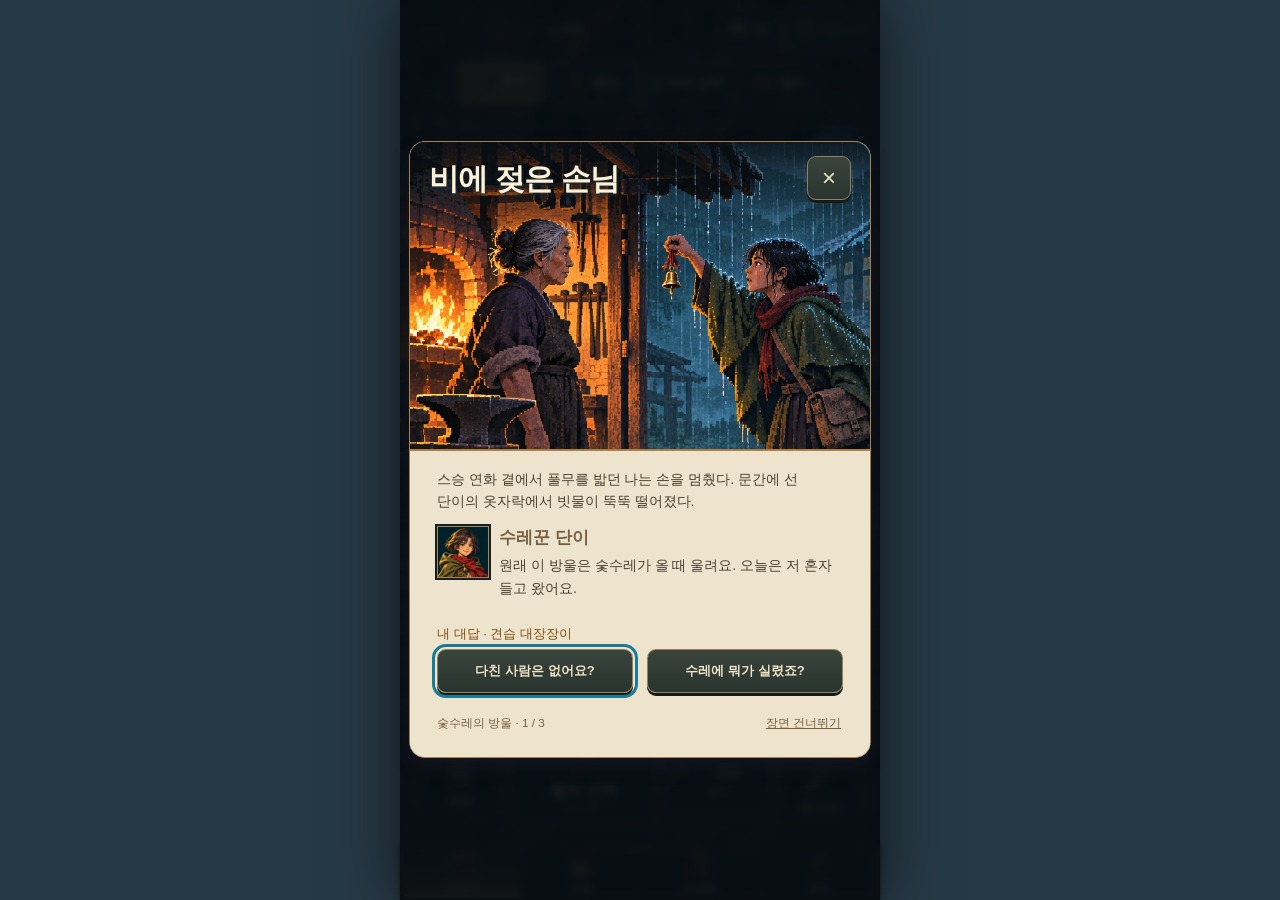
==== commit a98daf7c: "Publish Emberforge cd49580e6925" ====
--- a/index.html
+++ b/index.html
@@ -17,10 +17,11 @@
     <link rel="stylesheet" href="feedback.css?v=1.47" />
     <link rel="stylesheet" href="save.css?v=1.99.1" />
     <link rel="stylesheet" href="visual-ui.css?v=2.0.6" />
-    <link rel="stylesheet" href="game-ui.css?v=2.1.0" />
-    <link rel="stylesheet" href="hunt-watch.css?v=2.1.0" />
+    <link rel="stylesheet" href="game-ui.css?v=2.3.0" />
+    <link rel="stylesheet" href="hunt-watch.css?v=2.4.1" />
     <link rel="stylesheet" href="hunt-fp.css?v=2.2.0" />
     <link rel="stylesheet" href="thumb-ui.css?v=2.0.17" />
+    <link rel="stylesheet" href="affix.css?v=2.5.0" />
   </head>
   <body class="ui-game">
     <header>
@@ -75,52 +76,61 @@
         <details><summary>복구 도움말</summary><p>브라우저의 사이트 데이터나 정상본을 삭제하지 마세요. 저장 공간과 사이트 저장 권한을 확인한 뒤 재시도하세요. 비축 식량을 읽을 수 없는 손상 저장은 새 게임으로 덮어쓰지 않습니다. 정상본 복구 후 설정에서 진행을 초기화할 수 있습니다. 직전 정상본을 복구하면 비축 식량도 당시 잔량으로 돌아갑니다. 미래 버전은 최신 게임으로 열어야 합니다. 문제가 계속되면 이 화면의 오류와 마지막 저장 시각을 개발자에게 전달해 주세요. 현재 시험판에는 연결된 문의 접수 기능이 없습니다.</p></details>
       </div>
     </section>
-    <script src="icons.js?v=1.22"></script>
-    <script src="live-data.js?v=1"></script>
-    <script src="live-service.js?v=1" data-endpoint="https://script.google.com/macros/s/AKfycbwXHaN_4XxEnAlkh64iTpEll4LJiRN-vst48P9WvuhRQWEldoQ_dMX7_c1KmJuyqNcaaQ/exec?view=game"></script>
-    <script src="journey-rules.js?v=2.0.9"></script>
-    <script src="swordcraft.js?v=2.0.9"></script>
-    <script src="breakthrough.js?v=1.22"></script>
-    <script src="charcoal-story.js?v=2.0.20"></script>
-    <script src="hunt-loot.js?v=1.95"></script>
-    <script src="blade-rules.js?v=2.1.0"></script>
-    <script src="blade-endgame.js?v=2.1.0"></script>
-    <script src="hunt-trail.js?v=2.1.0"></script>
-    <script src="exploration-rules.js?v=2.1.0"></script>
-    <script src="regional-gear.js?v=2.0.26"></script>
-    <script src="forge-item-rules.js?v=2.0.26"></script>
-    <script src="dice-combat.js?v=2.0.0"></script>
-    <script src="combat-power.js?v=2.0.24"></script>
-    <script src="attack-speed-combat.js?v=2.1.0"></script>
-    <script src="hunt-strikes.js?v=2.1.0"></script>
-    <script src="relic-shop.js?v=1.67"></script>
-    <script src="gear-comparison.js?v=2.1.0"></script>
-    <script src="game.js?v=2.1.0"></script>
-    <script src="apprentice.js?v=2.0.23"></script>
-    <script src="views.js?v=2.1.0"></script>
-    <script src="blade-view.js?v=2.1.0"></script>
-    <script src="outfit-view.js?v=2.0.26"></script>
-    <script src="soul-view.js?v=1.97"></script>
-    <script src="inventory-view.js?v=2.1.0"></script>
-    <script src="craft-view.js?v=1.93"></script>
-    <script src="final-view.js?v=1.93"></script>
-    <script src="effects.js?v=1.22"></script>
-    <script src="sound.js?v=2.1.0"></script>
-    <script src="music.js?v=2.0.23"></script>
-    <script src="feedback.js?v=2.0.21"></script>
-    <script src="combat-hud.js?v=1.97"></script>
-    <script src="story-view.js?v=2.0.23"></script>
-    <script src="mobile.js?v=1.77"></script>
-    <script src="save-store.js?v=2.1.0"></script>
-    <script src="repeat-hunting.js?v=2.0.23"></script>
-    <script src="auto-combat.js?v=2.0.23"></script>
-    <script src="forge-item-view.js?v=2.1.0"></script>
-    <script src="game-ui.js?v=2.0.25"></script>
-    <script src="hunt-fp.js?v=2.2.1"></script>
-    <script src="hunt-effects.js?v=2.2.0"></script>
-    <script src="hunt-loot-view.js?v=2.1.0"></script>
-    <script src="hunt-watch.js?v=2.2.1"></script>
-    <script src="update-notice.js?v=1.34"></script>
-    <script src="ui.js?v=2.2.1"></script>
+    <script src="icons.js?v=2.4.1"></script>
+    <script src="live-data.js?v=2.4.1"></script>
+    <script src="live-service.js?v=2.4.1" data-endpoint="https://script.google.com/macros/s/AKfycbwXHaN_4XxEnAlkh64iTpEll4LJiRN-vst48P9WvuhRQWEldoQ_dMX7_c1KmJuyqNcaaQ/exec?view=game"></script>
+    <script src="journey-rules.js?v=2.4.1"></script>
+    <script src="swordcraft.js?v=2.4.1"></script>
+    <script src="breakthrough.js?v=2.4.1"></script>
+    <script src="charcoal-story.js?v=2.4.1"></script>
+    <script src="hunt-monsters.js?v=2.4.1"></script>
+    <script src="hunt-loot.js?v=2.4.1"></script>
+    <script src="live-affixes.js?v=2.4.1"></script>
+    <script src="affix-craft.js?v=2.4.1"></script>
+    <script src="affix-combat.js?v=2.4.1"></script>
+    <script src="affix-forge.js?v=2.4.1"></script>
+    <script src="blade-rules.js?v=2.4.1"></script>
+    <script src="blade-endgame.js?v=2.4.1"></script>
+    <script src="hunt-trail.js?v=2.4.1"></script>
+    <script src="exploration-rules.js?v=2.4.1"></script>
+    <script src="regional-gear.js?v=2.4.1"></script>
+    <script src="forge-item-rules.js?v=2.4.1"></script>
+    <script src="dice-combat.js?v=2.4.1"></script>
+    <script src="combat-power.js?v=2.4.1"></script>
+    <script src="attack-speed-combat.js?v=2.4.1"></script>
+    <script src="hunt-strikes.js?v=2.4.1"></script>
+    <script src="relic-shop.js?v=2.4.1"></script>
+    <script src="gear-comparison.js?v=2.4.1"></script>
+    <script src="game.js?v=2.4.1"></script>
+    <script src="apprentice.js?v=2.4.1"></script>
+    <script src="views.js?v=2.4.1"></script>
+    <script src="ember-view.js?v=2.4.1"></script>
+    <script src="affix-view.js?v=2.4.1"></script>
+    <script src="ember-timing.js?v=2.5.0"></script>
+    <script src="ember-scene.js?v=2.5.0"></script>
+    <script src="blade-view.js?v=2.4.1"></script>
+    <script src="outfit-view.js?v=2.4.1"></script>
+    <script src="soul-view.js?v=2.4.1"></script>
+    <script src="inventory-view.js?v=2.4.1"></script>
+    <script src="craft-view.js?v=2.4.1"></script>
+    <script src="final-view.js?v=2.4.1"></script>
+    <script src="effects.js?v=2.4.1"></script>
+    <script src="sound.js?v=2.4.1"></script>
+    <script src="music.js?v=2.4.1"></script>
+    <script src="feedback.js?v=2.4.1"></script>
+    <script src="combat-hud.js?v=2.4.1"></script>
+    <script src="story-view.js?v=2.4.1"></script>
+    <script src="mobile.js?v=2.4.1"></script>
+    <script src="save-store.js?v=2.4.1"></script>
+    <script src="repeat-hunting.js?v=2.4.1"></script>
+    <script src="auto-combat.js?v=2.4.1"></script>
+    <script src="forge-item-view.js?v=2.4.1"></script>
+    <script src="game-ui.js?v=2.5.0"></script>
+    <script src="hunt-fp.js?v=2.4.1"></script>
+    <script src="hunt-effects.js?v=2.4.1"></script>
+    <script src="hunt-loot-view.js?v=2.4.1"></script>
+    <script src="hunt-watch.js?v=2.4.1"></script>
+    <script src="update-notice.js?v=2.4.1"></script>
+    <script src="ui.js?v=2.5.0"></script>
   </body>
 </html>
--- a/game-ui.css
+++ b/game-ui.css
@@ -61,7 +61,7 @@
   position:relative;
   width:min(396px, 100%); height:clamp(466px, 125vw, 512px); max-height:none;
   margin-block:auto; padding:0; border:0; border-radius:0; overflow:visible;
-  background:transparent url("assets/forge-filter-armory.webp") center / 100% 100% no-repeat;
+  background:transparent url("assets/forge-filter-affix.png") center / 100% 100% no-repeat;
   box-shadow:none; filter:drop-shadow(0 12px 12px #080607c7);
   color:#fff0cf;
 }
@@ -137,7 +137,7 @@
 .forge-dialog-actions { display:grid; grid-template-columns:1fr 1fr; gap:8px; margin-top:10px; }
 .forge-dialog-actions button { min-height:44px; }
 @media(max-height:660px) {
-  .ui-game .forge-item-browser :is(.ui-forge-rail,.ui-daily-duel) { top:56px; gap:3px; }
+  .ui-game .forge-item-browser :is(.ui-forge-rail,.ui-daily-duel) { top:56px; gap:2px; }
   .ui-game .forge-item-browser .ui-forge-rail button,.ui-game .forge-item-browser .ui-daily-duel { min-height:44px; height:44px; }
   .ui-game .forge-item-browser:has(.ui-daily-duel) .forge-dispose-rail { margin-top:47px; }
   .forge-item-browser .ui-daily-duel svg,.forge-item-browser .ui-forge-rail svg { height:16px; }
--- a/hunt-watch.css
+++ b/hunt-watch.css
@@ -123,6 +123,12 @@
 .hunt-plan-fields { display:grid; gap:14px; color:#443021; }
 .hunt-plan-fields label:not([hidden]) { display:grid; gap:5px; font-weight:700; }
 .hunt-plan-fields select { width:100%; min-height:44px; padding:6px 10px; border:1px solid #987a55; border-radius:6px; background:#fff8eb; color:#443021; font:inherit; }
+.hunt-plan-fields input, #lootRank { width:100%; min-height:44px; box-sizing:border-box; padding:6px 10px; border:1px solid #987a55; border-radius:6px; background:#fff8eb; color:#443021; font:inherit; }
+.watch-ground .enemy[data-unknown] { visibility:hidden; }
+.watch-ground .enemy[data-grade="magic"] .hp-level { color:#a3dcff; }
+.watch-ground .enemy[data-grade="rare"] .hp-level { color:#ffda79; }
+.watch-ground .enemy[data-grade="boss"] .hp-level { color:#ffbd8c; }
+.watch-stage > b { overflow-wrap:anywhere; }
 .watch-status { display:flex; flex-wrap:wrap; justify-content:center; align-items:center; gap:4px 8px; }
 .watch-status > small { text-align:center; }
 .watch-estimate { grid-column:1/-1; flex-basis:100%; display:flex; flex-wrap:wrap; justify-content:center; align-items:center; gap:2px 10px; color:#e8e4d5; font-size:12px; }
--- a/affix.css
+++ b/affix.css
@@ -0,0 +1,1274 @@
+.affix-options {
+  margin: 12px 0;
+}
+.affix-options h4,
+.affix-growth h4 {
+  margin: 10px 0 6px;
+}
+.affix-option {
+  display: flex;
+  justify-content: space-between;
+  align-items: baseline;
+  gap: 10px;
+  margin: 8px 0;
+}
+.affix-option span {
+  min-width: 0;
+  overflow-wrap: anywhere;
+}
+.affix-option small {
+  display: block;
+  font-size: 12px;
+}
+.affix-option b {
+  flex-shrink: 0;
+}
+.affix-warning {
+  color: #96371c;
+  font-weight: bold;
+  line-height: 1.5;
+}
+.affix-result {
+  font-weight: bold;
+  line-height: 1.6;
+}
+
+.affix-option {
+  display: flex;
+  justify-content: space-between;
+  gap: 12px;
+  padding: 7px 0;
+  align-items: center;
+}
+.affix-option > span {
+  min-width: 0;
+  overflow-wrap: anywhere;
+}
+.affix-option small {
+  display: block;
+  font-size: 12px;
+  line-height: 1.5;
+}
+.affix-option b {
+  flex-shrink: 0;
+}
+.affix-options h4 {
+  margin: 12px 0 2px;
+}
+.affix-rules summary {
+  min-height: 44px;
+  display: flex;
+  align-items: center;
+}
+.affix-growth {
+  margin: 16px 0;
+}
+#modalBody .affix-option b small {
+  font-size: 11px;
+  font-weight: 400;
+}
+
+.forge-filter-field[data-filter-field="rarity"] {
+  left: 10.17%;
+  right: 9.93%;
+  column-gap: 4.23%;
+  grid-template-columns: repeat(4, minmax(0, 1fr));
+}
+
+.watch-start-mode.watch-capacity-note {
+  font-size: 10px;
+  line-height: 1.25;
+  white-space: normal;
+}
+
+.watch-capacity-note {
+  font-size: 10px;
+  line-height: 1.2;
+}
+
+.ui-game .watch-home-actions .watch-start:has(.watch-capacity-note) {
+  --art-size: 20px;
+  gap: 1px;
+  padding-block: 2px;
+}
+.watch-start:has(.watch-capacity-note) .watch-start-label {
+  font-size: 18px;
+}
+.watch-capacity-note {
+  white-space: nowrap;
+}
+
+@media (max-height: 620px) {
+  .ui-game .forge-item-browser .ui-forge-rail {
+    gap: 2px;
+  }
+}
+
+@media (max-height: 620px) {
+  .ui-game .forge-layout .ui-forge-rail.notice-bounded.notice-compact {
+    gap: 2px;
+  }
+}
+/* ELA1: one sprite identity from forest discovery to bag and crafting. */
+.ember-art {
+  display: inline-block !important;
+  flex: 0 0 auto;
+  width: var(--ember-size, 64px) !important;
+  height: var(--ember-size, 64px) !important;
+  background-image: url("assets/embers.png");
+  background-size: 500% 200%;
+  background-position: var(--ember-x) var(--ember-y);
+  background-repeat: no-repeat;
+  image-rendering: pixelated;
+  vertical-align: middle;
+}
+.bag-slot-art > .ember-art {
+  --ember-size: 48px !important;
+}
+.bag-detail-art .ember-art {
+  --ember-size: 96px !important;
+}
+@keyframes ember-craft {
+  0%,
+  65% {
+    filter: brightness(1);
+  }
+  78% {
+    filter: brightness(1.7);
+  }
+  100% {
+    filter: brightness(1);
+  }
+}
+@keyframes ember-destroy {
+  0%,
+  50% {
+    opacity: 1;
+  }
+  100% {
+    opacity: 0;
+    transform: translateY(14px);
+  }
+}
+.ember-loot {
+  width: 100%;
+  min-width: 0;
+  display: grid;
+  justify-items: center;
+  gap: 0;
+}
+.ember-loot-title {
+  color: #ffe3a3;
+  font-size: 17px;
+  text-shadow: 0 2px 3px #1a1207;
+}
+.ember-loot-items {
+  width: 100%;
+  display: flex;
+  flex-wrap: nowrap;
+  justify-content: center;
+  gap: 6px;
+  min-width: 0;
+}
+.ember-loot-item {
+  display: flex;
+  align-items: center;
+  justify-content: center;
+  gap: 4px;
+  padding: 0 4px;
+  min-width: 44px;
+  min-height: 44px;
+  background: none;
+  border: 0;
+  color: #fff0bf;
+  text-shadow: 0 2px 3px #201407;
+}
+.ember-loot-item > span:not(.ember-art) {
+  display: grid !important;
+  gap: 1px !important;
+  text-align: left;
+  font-size: 13px !important;
+}
+.ember-loot-item b {
+  font-size: 14px;
+}
+.ember-loot-item strong {
+  font-size: 20px;
+}
+.ember-loot-item small {
+  display: block;
+  font-size: 11px;
+}
+.ember-loot-items:has(> :nth-child(2)) .ember-loot-item {
+  flex-direction: column;
+  gap: 0;
+  padding: 0;
+  min-width: 0;
+  flex: 1 1 0;
+}
+.ember-loot-items:has(> :nth-child(2)) .ember-loot-item > span:not(.ember-art) {
+  text-align: center;
+  font-size: 11px !important;
+}
+.ember-loot-items:has(> :nth-child(2)) .ember-loot-item b {
+  font-size: 12px;
+}
+.ember-loot-items:has(> :nth-child(2)) .ember-loot-item strong {
+  font-size: 15px;
+}
+.ember-loot-items:has(> :nth-child(4)) .ember-art {
+  --ember-size: 48px !important;
+}
+.ember-loot-history {
+  justify-items: start;
+  color: #664018;
+  margin: 10px 0;
+}
+.ember-loot-history .ember-loot-title,
+.ember-loot-history .ember-loot-item {
+  color: #664018;
+  text-shadow: none;
+}
+.ember-loot-history .ember-loot-items {
+  flex-wrap: wrap;
+  justify-content: start;
+}
+.ember-loot-history .ember-loot-item {
+  flex: 1 1 120px !important;
+  flex-direction: row !important;
+  padding: 6px !important;
+}
+.ember-arrival .ember-art {
+  animation: ember-discover 0.65s ease-out both;
+}
+@keyframes ember-discover {
+  0% {
+    transform: scale(0.7) translateY(12px);
+    filter: brightness(1);
+  }
+  55% {
+    filter: brightness(1.6) drop-shadow(0 0 10px #ffbc5588);
+  }
+  100% {
+    transform: none;
+    filter: none;
+  }
+}
+.watch-receipt:has(.ember-loot) .watch-loot {
+  display: grid;
+  grid-template-columns: minmax(0, 1fr);
+}
+body[data-motion="on"] .watch-receipt:has(.ember-loot) .watch-loot {
+  animation: none;
+}
+@media (max-width: 350px) {
+  .ember-loot-items {
+    gap: 3px;
+  }
+  .ember-loot-item b {
+    font-size: 13px;
+  }
+}
+@media (prefers-reduced-motion: reduce) {
+  body:not([data-motion-override="full"]) .ember-craft-live *,
+  body:not([data-motion-override="full"]) .ember-arrival * {
+    animation: none !important;
+  }
+}
+body[data-motion="off"] .ember-craft-live *,
+body[data-motion="off"] .ember-arrival * {
+  animation: none !important;
+}
+body[data-motion="on"] .watch-receipt:has(.ember-loot) .watch-receipt-head > * {
+  animation: none;
+}
+/* Keep all shared bottom controls in place; compact ordinary loot when the scene is short. */
+.watch-receipt:has(.ember-loot) {
+  width: 100%;
+}
+@container (max-height:335px) {
+  .watch-receipt:has(.ember-loot) {
+    gap: 2px;
+  }
+  .watch-receipt:has(.ember-loot) .watch-receipt-head {
+    align-self: end;
+    margin-left: 98px;
+    min-height: 44px;
+    max-width: calc(100% - 102px);
+    justify-content: center;
+    align-content: center;
+    gap: 1px 4px;
+  }
+  .watch-receipt:has(.ember-loot) .watch-receipt-head > b {
+    font-size: 18px;
+  }
+  .watch-receipt:has(.ember-loot) .watch-receipt-head > strong {
+    font-size: 14px;
+  }
+  .watch-receipt:has(.ember-loot) .loot-gear-list {
+    width: 100%;
+  }
+  .watch-receipt:has(.ember-loot) button.loot-gear {
+    grid-template-columns: 18px minmax(0, 1fr);
+    min-height: 44px;
+    max-height: 52px;
+    text-align: left;
+    padding: 3px;
+    align-content: center;
+  }
+  .watch-receipt:has(.ember-loot) .loot-gear .loot-name {
+    display: block;
+    overflow-wrap: anywhere;
+  }
+  .watch-receipt:has(.ember-loot) .loot-gear .loot-name b {
+    font-size: 11px;
+  }
+  .watch-receipt:has(.ember-loot) .loot-gear .loot-name > small,
+  .watch-receipt:has(.ember-loot) .loot-forge-label,
+  .watch-receipt:has(.ember-loot) .loot-materials {
+    display: none;
+  }
+  .watch-receipt:has(.ember-loot) .ember-loot-title {
+    font-size: 16px;
+    line-height: 18px;
+  }
+  .watch-receipt:has(.ember-loot) .ember-loot-item > span:not(.ember-art) {
+    gap: 0 !important;
+    line-height: 1.1;
+  }
+}
+.watch-arena:has(.ember-loot) > .watch-recent-loot:not(.watch-plan-link) {
+  display: none;
+}
+@container (max-height:335px) {
+  .watch-arena:has(.ember-loot) > .watch-recent-loot:not(.watch-plan-link) {
+    display: flex;
+  }
+  .watch-report:has(.ember-loot) {
+    padding-top: 46px;
+    justify-content: flex-start;
+  }
+  .watch-receipt:has(.ember-loot) .watch-receipt-head {
+    margin-left: 0;
+    max-width: 100%;
+    min-height: 24px;
+  }
+  .watch-receipt:has(.ember-loot) .ember-art {
+    --ember-size: 64px !important;
+  }
+  .watch-receipt:has(.ember-loot)
+    .ember-loot-items:has(> :nth-child(2)):not(:has(> :nth-child(3)))
+    .ember-loot-item {
+    flex-direction: row;
+  }
+  .watch-receipt:has(.ember-loot) .ember-loot-items:has(> :nth-child(3)) .ember-art {
+    --ember-size: 32px !important;
+  }
+  .watch-receipt:has(.ember-loot) .loot-actions {
+    display: none;
+  }
+}
+@container (max-height:335px) {
+  .watch-receipt:has(.ember-loot) .loot-actions {
+    display: contents;
+  }
+  .watch-receipt:has(.ember-loot) .loot-actions > button {
+    display: none;
+  }
+  .watch-receipt:has(.ember-loot) .loot-actions > [data-open="huntLoot"] {
+    display: inline-flex;
+    position: absolute;
+    top: 0;
+    right: 4px;
+    min-height: 44px;
+    z-index: 8;
+    margin: 0;
+    padding: 4px 9px;
+  }
+}
+/* ELA2: a dedicated full-screen workshop, never the shared information dialog. */
+#emberStage[hidden] {
+  display: none;
+}
+#emberStage {
+  position: fixed;
+  inset: 0;
+  z-index: 60;
+  isolation: isolate;
+  display: grid;
+  grid-template-rows: 56px 48px minmax(140px, 1fr) 56px 100px 94px;
+  padding: env(safe-area-inset-top) 8px env(safe-area-inset-bottom);
+  overflow: hidden;
+  color: #fff1cf;
+  font-family: var(--sans);
+  background: #19211d url("assets/hud/workshop.webp") center / cover no-repeat;
+  text-shadow:
+    0 2px 3px #140d06,
+    0 0 4px #140d06;
+}
+#emberStage::before {
+  content: "";
+  position: absolute;
+  inset: 0;
+  z-index: -1;
+  pointer-events: none;
+  background: linear-gradient(#0a111779, transparent 32%, transparent 58%, #10180cb0);
+}
+.ember-scene-header {
+  display: grid;
+  grid-template-columns: 1fr auto 1fr;
+  align-items: center;
+  gap: 8px;
+  min-width: 0;
+}
+.ember-scene-header > span {
+  display: flex;
+  align-items: center;
+  gap: 3px;
+  font-size: 12px;
+  white-space: nowrap;
+}
+.ember-scene-header svg {
+  width: 18px;
+  height: 18px;
+}
+.ember-scene-header > button {
+  justify-self: end;
+  width: 44px;
+}
+.ember-scene-name {
+  display: grid;
+  align-content: center;
+  justify-items: center;
+  gap: 1px;
+  min-width: 0;
+  text-align: center;
+}
+.ember-scene-name strong {
+  font-size: 17px;
+  line-height: 1.2;
+}
+.ember-scene-name > span {
+  font-size: 12px;
+}
+.ember-scene-centre {
+  position: relative;
+  min-height: 0;
+}
+.ember-scene-gear {
+  position: absolute;
+  inset: 0;
+  display: grid;
+  place-items: center;
+  pointer-events: none;
+}
+.ember-scene-gear .gear-portrait {
+  width: 190px;
+  height: 214px;
+  max-height: 100%;
+  filter: drop-shadow(0 9px 5px #090906);
+}
+.ember-scene-gear .outfit-art {
+  width: 174px;
+  height: 174px;
+  max-height: 100%;
+  filter: drop-shadow(0 8px 5px #090906);
+}
+.ember-scene-supply.ember-supply {
+  left: auto;
+  right: 20px;
+  top: 20px;
+  pointer-events: none;
+}
+.ember-scene-tools {
+  position: absolute;
+  top: 2px;
+  left: 0;
+  display: grid;
+  gap: 4px;
+}
+#emberStage .ember-game-button {
+  display: flex;
+  align-items: center;
+  justify-content: center;
+  gap: 3px;
+  min-width: 44px;
+  min-height: 44px;
+  margin: 0;
+  padding: 5px 8px;
+  color: #fff1cf;
+  border: 0 solid transparent;
+  border-image: var(--control-plate) 28 fill / 7px stretch;
+  border-radius: 0;
+  background: #19291bc9;
+  text-shadow: 0 2px 2px #130e07;
+  box-shadow: none;
+  font: 700 12px/1.2 var(--sans);
+  touch-action: manipulation;
+}
+#emberStage .ember-game-button:disabled {
+  opacity: 0.7;
+  filter: grayscale(0.75);
+}
+#emberStage .ember-game-button:focus-visible,
+#emberStage [data-affix-act]:focus-visible {
+  outline: 3px solid #fff0a4;
+  outline-offset: -4px;
+}
+#emberStage .ember-scene-tools button {
+  width: 54px;
+  flex-direction: column;
+  padding: 4px;
+  font-size: 11px;
+}
+.ember-scene-tools svg {
+  width: 18px;
+  height: 18px;
+}
+.ember-scene-tools .control-art {
+  --art-size: 20px;
+}
+.ember-scene-info {
+  display: grid;
+  align-content: center;
+  justify-items: center;
+  gap: 1px;
+  text-align: center;
+  font-size: 13px;
+  line-height: 1.35;
+  min-width: 0;
+  overflow: hidden;
+}
+.ember-scene-info small {
+  display: block;
+  font-size: 11px;
+}
+.ember-scene-info .line {
+  color: inherit;
+  font-size: 11px;
+}
+.ember-scene-tray {
+  display: flex;
+  gap: 4px;
+  align-items: center;
+  overflow-x: auto;
+  overflow-y: hidden;
+  padding: 3px 0;
+  scrollbar-width: thin;
+  scroll-snap-type: x proximity;
+  border: 0 solid transparent;
+  border-image: var(--control-plate) 28 fill / 7px stretch;
+  background: #112319b0;
+}
+#emberStage .ember-tray-item {
+  flex: 0 0 72px;
+  width: 72px;
+  height: 90px;
+  padding: 3px;
+  flex-direction: column;
+  border-image: none;
+  border: 1px solid #98764188;
+  border-radius: 3px;
+  background: #132219ad;
+  scroll-snap-align: center;
+  gap: 0;
+}
+#emberStage .ember-tray-item[aria-pressed="true"] {
+  border-color: #ffe299;
+  background: #73551ca3;
+  box-shadow: inset 0 0 0 1px #ffe299;
+}
+.ember-tray-item > .gear-portrait,
+.ember-tray-item > .outfit-art {
+  width: 48px;
+  height: 52px;
+}
+.ember-tray-item b {
+  display: -webkit-box;
+  -webkit-line-clamp: 2;
+  -webkit-box-orient: vertical;
+  overflow: hidden;
+  max-width: 66px;
+  font-size: 10px;
+  font-weight: 650;
+  text-align: center;
+}
+.ember-tray-item small {
+  font-size: 10px;
+}
+.ember-scene-footer {
+  display: grid;
+  grid-template-columns: minmax(48px, 1fr) minmax(136px, 1.7fr) minmax(48px, 1fr);
+  gap: 7px;
+  align-items: center;
+  padding: 5px 0 6px;
+}
+#emberStage .ember-scene-footer > button {
+  flex-direction: column;
+  min-height: 58px;
+}
+#emberStage .ember-main-action {
+  min-height: 80px;
+  flex-direction: column;
+  background:
+    linear-gradient(#50301933, #3d281363),
+    var(--control-plate) center/100% 100% no-repeat,
+    #543d26;
+  border: 2px solid #c49f5f;
+  border-radius: 16px;
+  padding: 3px 8px;
+}
+#emberStage .ember-main-action .control-art {
+  --art-size: 32px;
+}
+#emberStage .ember-main-action b {
+  font-size: 17px;
+}
+#emberStage .ember-main-action small {
+  font-size: 11px;
+}
+.ember-scene-footer > button:not(.ember-main-action) .control-art {
+  --art-size: 28px;
+}
+.ember-scene-footer > button:not(.ember-main-action) svg {
+  width: 25px;
+  height: 25px;
+}
+.ember-game-overlay {
+  position: absolute;
+  inset: 56px 6px 8px;
+  z-index: 12;
+  display: flex;
+  align-items: center;
+  justify-content: center;
+  background: #090e0c9c;
+}
+.ember-game-detail {
+  position: relative;
+  width: min(100%, 460px);
+  max-height: 100%;
+  overflow: auto;
+  overscroll-behavior: contain;
+  padding: 46px 14px 18px;
+  border: 0 solid transparent;
+  border-image: var(--control-plate) 28 fill / 10px stretch;
+  background: #15251cf5;
+  color: #fff0cb;
+  text-shadow: 0 1px 2px #090e07;
+}
+#emberStage .ember-detail-close {
+  position: sticky;
+  top: 0;
+  float: right;
+  width: 44px;
+  margin-top: -42px;
+  z-index: 2;
+}
+.ember-game-detail h2 {
+  margin: 0 0 14px;
+  font-size: 19px;
+}
+.ember-game-detail :is(p, .desc, .line, small, h3, h4, strong, b) {
+  color: inherit;
+}
+.ember-game-detail .line {
+  margin-block: 8px;
+  font-size: 13px;
+}
+.ember-game-detail .line > strong {
+  text-align: right;
+}
+.ember-game-detail details > summary {
+  min-height: 44px;
+  display: flex;
+  align-items: center;
+  gap: 8px;
+  cursor: pointer;
+}
+#emberStage .ember-game-detail :is(.action, .primary, .mini, [data-affix-act]) {
+  min-height: 44px;
+  color: #fff1cf;
+  background: #26392bdd;
+  border: 1px solid #af9159;
+  border-radius: 5px;
+  padding: 8px;
+  white-space: normal;
+  margin: 6px 0;
+}
+#emberStage .ember-game-detail [data-affix-act] {
+  width: 100%;
+  min-height: 52px;
+  display: flex;
+  flex-direction: column;
+  align-items: center;
+  gap: 3px;
+}
+#emberStage .ember-game-detail .affix-warning,
+.ember-danger-text {
+  color: #ffd4bd;
+  font-weight: 700;
+  line-height: 1.5;
+}
+#emberStage .ember-game-detail :is(.card, .panel, .craft-body) {
+  background: transparent;
+  color: inherit;
+  border: 0;
+}
+#emberStage .ember-game-detail :is(.craft-scene, .modal-scene) {
+  min-height: 130px;
+}
+.ember-game-detail .craft-body {
+  padding: 0;
+}
+.ember-result-destroyed .ember-scene-gear {
+  opacity: 0;
+}
+#emberStage .ember-craft-live .ember-scene-gear {
+  animation: ember-craft 0.55s ease-out both;
+}
+#emberStage.ember-result-destroyed .ember-craft-live .ember-scene-gear {
+  animation: ember-destroy 0.55s ease-out both;
+}
+.ember-scene-message {
+  position: absolute;
+  top: 58px;
+  left: 8px;
+  right: 8px;
+  z-index: 20;
+}
+@media (max-height: 650px) {
+  #emberStage {
+    grid-template-rows: 48px 42px minmax(130px, 1fr) 50px 94px 88px;
+  }
+  .ember-scene-gear .gear-portrait {
+    width: 158px;
+    height: 178px;
+  }
+  .ember-scene-gear .outfit-art {
+    width: 140px;
+    height: 140px;
+  }
+  #emberStage .ember-scene-supply .ember-art {
+    --ember-size: 64px !important;
+  }
+  .ember-scene-supply.ember-supply {
+    right: 8px;
+    top: 18px;
+  }
+  .ember-scene-header > b {
+    font-size: 14px;
+  }
+  .ember-game-overlay {
+    top: 48px;
+  }
+  #emberStage .ember-tray-item {
+    height: 86px;
+  }
+}
+#emberStage[data-ember-result="true"] {
+  grid-template-rows: 56px 48px minmax(140px, 1fr) 64px 0 94px;
+}
+#emberStage[data-ember-result="true"] .ember-scene-tray {
+  display: none;
+}
+#emberStage[data-ember-result="true"] .ember-scene-gear .gear-portrait {
+  width: 218px;
+  height: 246px;
+}
+#emberStage .ember-scene-tools .ember-scene-equip {
+  min-height: 44px;
+  height: 44px;
+  padding: 3px;
+  font-size: 10px;
+}
+#emberStage[data-ember-risk="true"] .ember-scene-footer {
+  grid-template-columns: 1fr 1fr;
+}
+#emberStage .ember-risk-copy {
+  width: 100%;
+  display: grid;
+  justify-items: center;
+  gap: 3px;
+  text-align: center;
+  padding: 6px;
+  font-size: 12px;
+}
+.ember-risk-copy strong {
+  color: #ffd0b6;
+  font-size: 14px;
+}
+.ember-scene-info {
+  font-weight: 700;
+  text-shadow:
+    0 2px 2px #080a05,
+    0 0 7px #080a05,
+    1px 0 #080a05,
+    -1px 0 #080a05;
+}
+#emberStage .ember-craft-live .ember-supply {
+  animation: ember-scene-consume 0.55s ease-in both;
+}
+@keyframes ember-scene-consume {
+  0% {
+    transform: translate(0, 0) scale(1);
+    opacity: 1;
+  }
+  80% {
+    transform: translate(var(--ember-dx), var(--ember-dy)) scale(0.5);
+    opacity: 1;
+  }
+  100% {
+    transform: translate(var(--ember-dx), var(--ember-dy)) scale(0.25);
+    opacity: 0;
+  }
+}
+#emberStage:has(.ember-craft-live) .ember-scene-info {
+  animation: ember-result-ready 0.55s step-end both;
+}
+@keyframes ember-result-ready {
+  0% {
+    opacity: 0;
+  }
+  100% {
+    opacity: 1;
+  }
+}
+@media (max-height: 650px) {
+  #emberStage[data-ember-result="true"] {
+    grid-template-rows: 48px 42px minmax(130px, 1fr) 58px 0 88px;
+  }
+  #emberStage[data-ember-result="true"] .ember-scene-gear .gear-portrait {
+    width: 174px;
+    height: 196px;
+  }
+}
+#emberStage .ember-scene-supply {
+  position: absolute;
+}
+
+/* BFF1: the live forge keeps its controls; embers are tools on the same bench. */
+.ember-home {
+  flex: none;
+  padding: 2px 7px 4px;
+  color: #ffe6af;
+  text-shadow: 0 2px 3px #17100a;
+}
+.ember-home > b {
+  display: flex;
+  justify-content: space-between;
+  align-items: baseline;
+  font-size: 13px;
+  line-height: 18px;
+}
+.ember-home > b small {
+  font-size: 10px;
+  font-weight: 400;
+}
+.ember-home-tray {
+  display: flex;
+  gap: 4px;
+  overflow-x: auto;
+  overscroll-behavior-x: contain;
+  scrollbar-width: thin;
+}
+.ember-home-item {
+  display: flex;
+  flex: none;
+  flex-direction: column;
+  align-items: center;
+  justify-content: center;
+  min-width: 44px;
+  min-height: 48px;
+  padding: 0 4px;
+  color: #ffe8ba;
+  border: 0;
+  background: transparent;
+  box-shadow: none;
+  line-height: 12px;
+}
+.ember-home-item:focus-visible {
+  outline: 2px solid #ffda85;
+  outline-offset: -2px;
+}
+.ember-home-item small {
+  font-size: 10px;
+}
+.forge-bench-home .stage-side {
+  min-height: 0;
+}
+.ui-game #screen > .forge-bench-home .stage-side .scene {
+  min-height: 120px;
+}
+.forge-bench-home .scene .caption > b {
+  font-size: 18px;
+}
+#emberStage {
+  bottom: calc(var(--bench-nav-height, 60px) + env(safe-area-inset-bottom));
+  grid-template-rows: 48px 40px minmax(80px, 1fr) minmax(58px, auto) 88px 78px;
+}
+body[data-ember-scene] #mobileNav {
+  position: relative;
+  z-index: 65;
+}
+#emberStage .ember-scene-gear canvas {
+  width: min(200px, 100%);
+  height: auto;
+  image-rendering: pixelated;
+  filter: drop-shadow(0 6px 6px #080909);
+}
+#emberStage .ember-scene-info {
+  font-size: 13px;
+  line-height: 1.4;
+  align-self: center;
+}
+#emberStage .ember-scene-info small {
+  display: block;
+  font-size: 11px;
+}
+#emberStage[data-timing] .ember-scene-tray {
+  overflow: visible;
+}
+#emberStage[data-timing] .ember-scene-footer {
+  grid-template-columns: 1fr 1.6fr;
+}
+.ember-timing {
+  width: 100%;
+  display: grid;
+  gap: 6px;
+  align-content: center;
+  padding: 3px 10px;
+}
+.ember-timing > strong {
+  font-size: 15px;
+  text-align: center;
+}
+[data-ember-meter] {
+  position: relative;
+  width: 100%;
+  height: 22px;
+  border-radius: 8px;
+  background: #222b23;
+  box-shadow: inset 0 0 0 2px #a48451;
+  overflow: hidden;
+}
+.ember-timing-target {
+  position: absolute;
+  left: 38%;
+  width: 24%;
+  inset-block: 2px;
+  background: #70ad6f;
+  box-shadow:
+    inset 2px 0 #daecc0,
+    inset -2px 0 #daecc0;
+}
+[data-ember-marker] {
+  position: absolute;
+  top: 0;
+  bottom: 0;
+  width: 5px;
+  background: #ffdc81;
+  transform: translateX(-50%);
+  box-shadow: 0 0 4px #0a0907;
+}
+.ember-timing-marks {
+  height: 17px;
+  text-align: center;
+  font-size: 12px;
+}
+#emberStage[data-timing-paused="true"] [data-ember-meter]::after {
+  content: "일시 정지 · 돌아오면 계속";
+  position: absolute;
+  inset: 0;
+  text-align: center;
+  background: #121e19d9;
+  font-size: 12px;
+}
+@media (max-height: 650px) {
+  .ui-game #screen > .forge-bench-home .stage-side .scene {
+    min-height: 108px;
+  }
+  .forge-bench-home .forge-item-summary {
+    font-size: 10px;
+    line-height: 1.15;
+  }
+  .forge-bench-home .forge-item-summary > span:first-child {
+    display: none;
+  }
+  .forge-bench-home .forge-console .forge-strike {
+    min-height: 72px;
+  }
+  .forge-bench-home .forge-actions > .action {
+    min-height: 52px;
+    margin-top: 8px;
+  }
+  #emberStage {
+    grid-template-rows: 44px 36px minmax(55px, 1fr) minmax(58px, auto) 80px 68px;
+  }
+  #emberStage .ember-scene-footer > button {
+    min-height: 60px;
+  }
+  #emberStage .ember-main-action .control-art {
+    --art-size: 26px;
+  }
+  #emberStage .ember-scene-gear canvas {
+    width: 160px;
+  }
+}
+
+.forge-bench-home .forge-actions {
+  grid-template-columns: 0.8fr 1.4fr 1fr 0.8fr;
+  gap: 4px;
+}
+.forge-bench-home .ember-home-forge {
+  display: flex;
+  flex-direction: column;
+  align-items: center;
+  justify-content: center;
+  gap: 2px;
+  min-height: 60px;
+  min-width: 44px;
+  margin-top: 12px;
+  padding: 4px 2px;
+  border: 0;
+  border-image: var(--control-plate) 28 fill / 8px stretch;
+  background-color: #2d332b;
+  color: #f4dfac;
+  box-shadow: none;
+  font-size: 12px;
+}
+.forge-bench-home .ember-home-forge .control-art {
+  --art-size: 24px;
+}
+.forge-bench-home .ember-home-forge b {
+  font-size: 13px;
+}
+.forge-bench-home .ember-home-forge small {
+  font-size: 10px;
+}
+.ember-home-info {
+  font-size: 12px;
+  line-height: 1.3;
+}
+.ember-home-info small {
+  display: block;
+  font-size: 10px;
+}
+.ember-home-item[aria-pressed="true"] {
+  background: #344a36;
+  box-shadow: inset 0 -2px #f6d47b;
+}
+.ember-stop-pin {
+  position: absolute;
+  inset-block: 0;
+  width: 2px;
+  background: white;
+  opacity: 0.8;
+}
+.ember-final-marks {
+  color: #ffe2a4;
+}
+
+.ui-game .forge-bench-home .forge-actions > .ember-home-start {
+  height: 80px;
+  min-height: 80px;
+  max-height: 80px;
+  gap: 2px;
+  padding: 5px 3px;
+}
+.ui-game .forge-bench-home .forge-actions > .ember-home-start b {
+  font-size: 16px;
+  line-height: 19px;
+  white-space: nowrap;
+}
+.ui-game .forge-bench-home .forge-actions > .ember-home-start small {
+  font-size: 10px;
+  line-height: 12px;
+  white-space: nowrap;
+}
+.ui-game .forge-bench-home .forge-actions > .ember-home-start .control-art {
+  --art-size: 28px;
+}
+@keyframes ember-gear-idle {
+  0%,
+  100% {
+    translate: 0 0;
+  }
+  50% {
+    translate: 0 -3px;
+  }
+}
+body[data-motion="on"]
+  :is(.forge-bench-home .forge-slide > .outfit-art, #emberStage .ember-scene-gear > .outfit-art) {
+  animation: ember-gear-idle 2.8s ease-in-out infinite;
+}
+
+.ui-game .forge-bench-home .forge-actions > .ember-home-start {
+  display: flex;
+  flex-direction: column;
+  align-items: center;
+  justify-content: center;
+  width: 100%;
+  min-width: 44px;
+  color: #fff1c9;
+  text-shadow: 0 2px #51351c;
+  border: 0 solid transparent;
+  border-image: var(--control-plate) 28 fill / 10px stretch;
+  background: #865521;
+  box-shadow: 0 3px 0 #211a10;
+}
+.ui-game .forge-bench-home .forge-actions > .ember-home-forge.forge-strike {
+  height: 60px;
+  min-height: 60px;
+  max-height: 72px;
+  gap: 2px;
+  margin-top: 10px;
+  padding: 4px 2px;
+  border-radius: 8px;
+  border: 0 solid transparent;
+  border-image: var(--control-plate) 28 fill / 8px stretch;
+  background: #2d332b;
+  box-shadow: none;
+}
+.ui-game .forge-bench-home .forge-actions > .ember-home-forge.forge-strike b {
+  font-size: 13px;
+  line-height: 16px;
+}
+.ui-game .forge-bench-home .forge-actions > .ember-home-forge.forge-strike small {
+  font-size: 10px;
+  line-height: 12px;
+}
+.ui-game .forge-bench-home .forge-actions > .ember-home-forge.forge-strike .control-art {
+  --art-size: 22px;
+}
+
+@media (max-height: 650px) {
+  .ui-game #screen > .forge-bench-home {
+    gap: 3px;
+  }
+  .forge-bench-home .ember-home {
+    padding: 1px 7px;
+  }
+  .forge-bench-home .ember-home > b {
+    line-height: 14px;
+    font-size: 12px;
+  }
+  .forge-bench-home .ember-home-tray {
+    scrollbar-width: none;
+  }
+  .forge-bench-home .ember-home-tray::-webkit-scrollbar {
+    display: none;
+  }
+  .forge-bench-home .ember-home-item {
+    min-height: 44px;
+  }
+  .forge-bench-home .ember-home-item .ember-art {
+    --ember-size: 28px !important;
+  }
+  .forge-bench-home .forge-console {
+    gap: 3px;
+  }
+  .forge-bench-home .forge-odds {
+    min-height: 40px;
+    padding: 2px 6px;
+    margin-top: 1px;
+  }
+  .ui-game .forge-bench-home .forge-actions > .ember-home-start {
+    height: 72px;
+    min-height: 72px;
+    max-height: 72px;
+  }
+  .ui-game .forge-bench-home .forge-actions > .ember-home-start .control-art {
+    --art-size: 24px;
+  }
+}
+
+.forge-bench-home .forge-item-summary.ember-home-info {
+  display: block;
+  font-size: 12px;
+  line-height: 1.3;
+  text-align: center;
+  white-space: normal;
+}
+.forge-bench-home .forge-item-summary.ember-home-info small {
+  display: block;
+  font-size: 11px;
+  line-height: 1.3;
+}
+
+.forge-bench-home .forge-actions {
+  height: 90px;
+  min-height: 90px;
+}
+.ui-game .forge-bench-home .forge-actions > .ember-home-start {
+  height: 90px;
+  min-height: 90px;
+  max-height: 90px;
+}
+@media (max-height: 650px) {
+  .forge-bench-home .forge-actions {
+    height: 80px;
+    min-height: 80px;
+  }
+  .ui-game .forge-bench-home .forge-actions > .ember-home-start {
+    height: 72px;
+    min-height: 72px;
+    max-height: 72px;
+  }
+}
+
+.ui-game .forge-bench-home .forge-actions > .ember-home-forge.forge-strike {
+  display: grid;
+  grid-template-columns: 18px minmax(0, 1fr);
+  align-content: center;
+  align-items: center;
+  gap: 2px;
+  height: 80px;
+  min-height: 80px;
+  max-height: 80px;
+  margin-top: 4px;
+  padding: 4px;
+}
+.ui-game .forge-bench-home .ember-home-forge .control-art {
+  grid-column: 1;
+  --art-size: 18px;
+}
+.ui-game .forge-bench-home .ember-home-forge b {
+  grid-column: 2;
+  white-space: normal;
+  overflow-wrap: anywhere;
+}
+.ui-game .forge-bench-home .forge-actions > .ember-home-forge.forge-strike small {
+  grid-column: 1/-1;
+  max-width: 100%;
+  white-space: normal;
+  overflow-wrap: anywhere;
+  font-size: 10px;
+  line-height: 12px;
+}
+@media (max-height: 650px) {
+  .ui-game .forge-bench-home .forge-actions > .ember-home-forge.forge-strike {
+    height: 74px;
+    min-height: 74px;
+    max-height: 74px;
+    margin-top: 2px;
+  }
+}
+
+body[data-motion="on"]
+  :is(.forge-bench-home .forge-slide > .outfit-art, #emberStage .ember-scene-gear > .outfit-art) {
+  animation-timing-function: steps(3, end);
+}
+#emberStage[data-timing] .ember-scene-gear > .outfit-art {
+  animation: none;
+}
+
+@media (max-height: 650px) {
+  body:has(.forge-bench-home) #apprentice[data-place="forge"]:not([hidden]) {
+    top: calc(env(safe-area-inset-top) + 106px);
+  }
+  .forge-bench-home .forge-item-pager {
+    left: calc(50% + 76px);
+    top: 6px;
+    font-size: 11px;
+  }
+}
